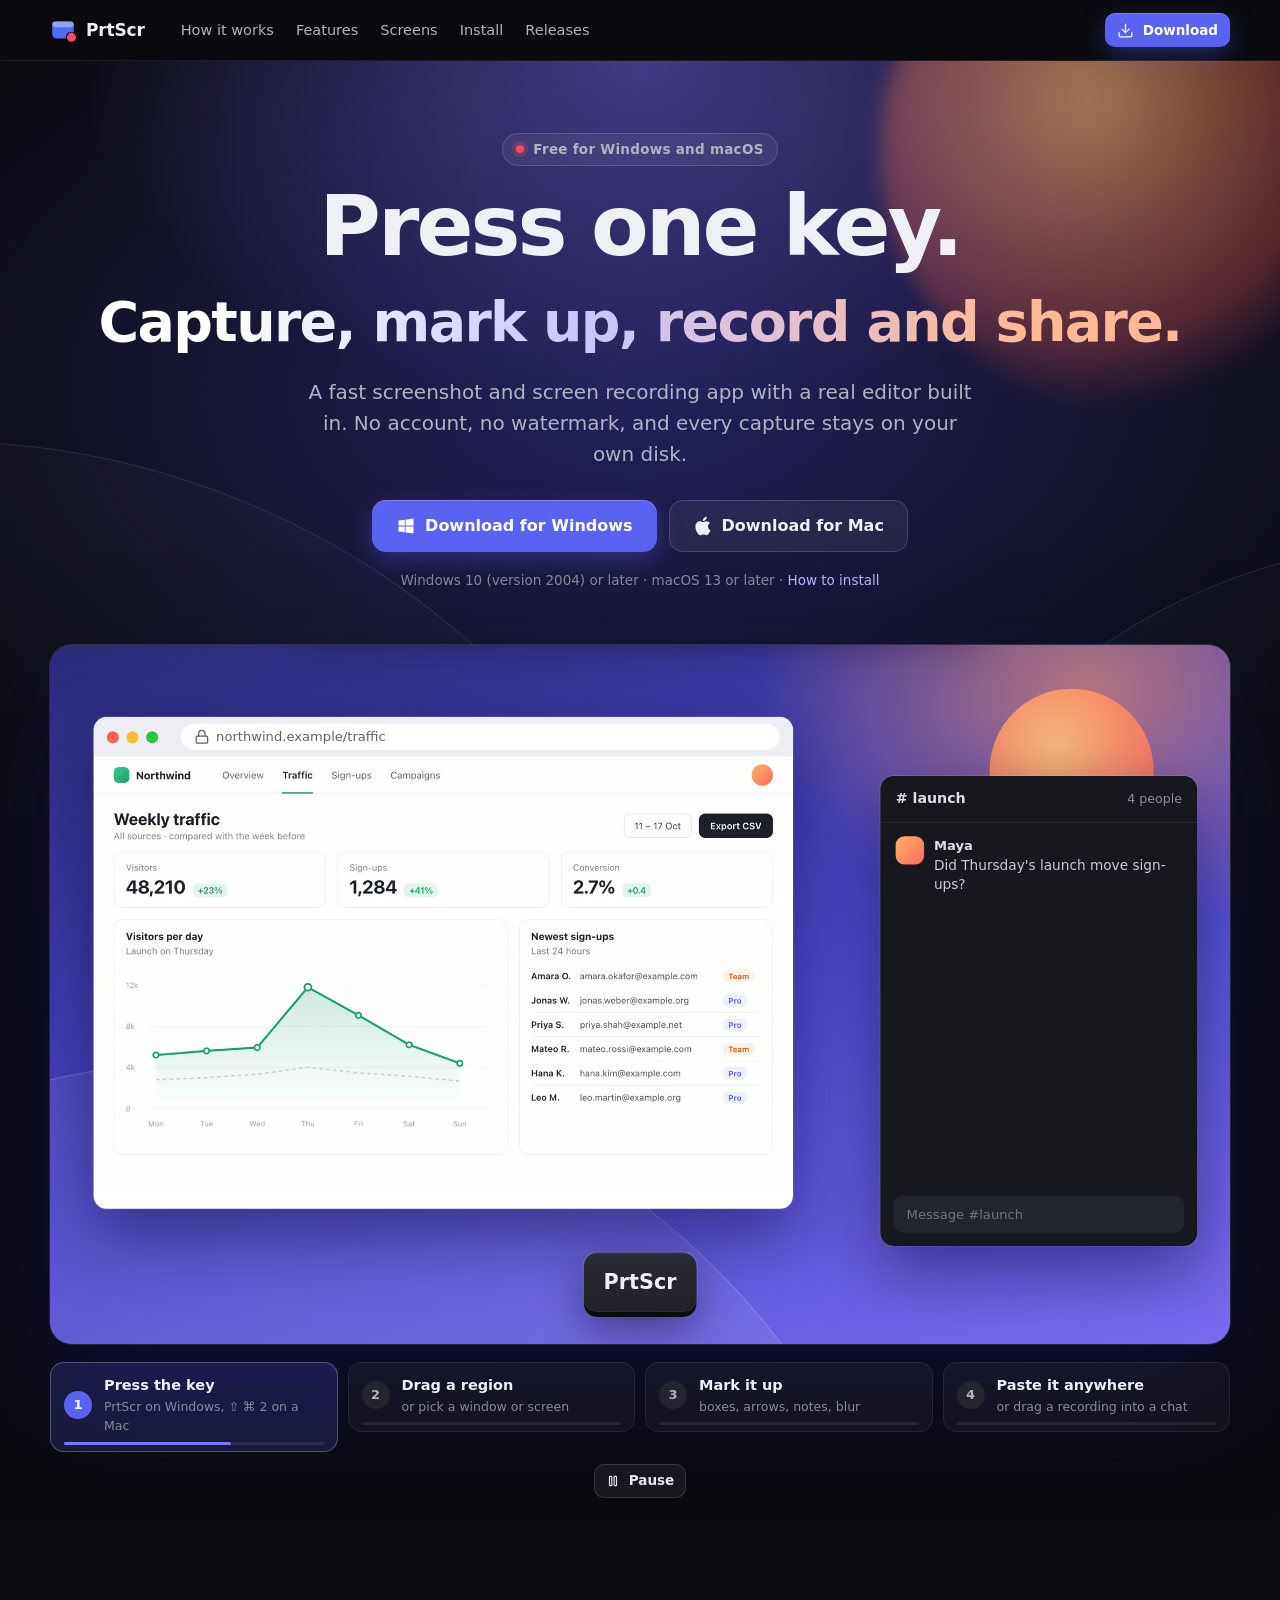
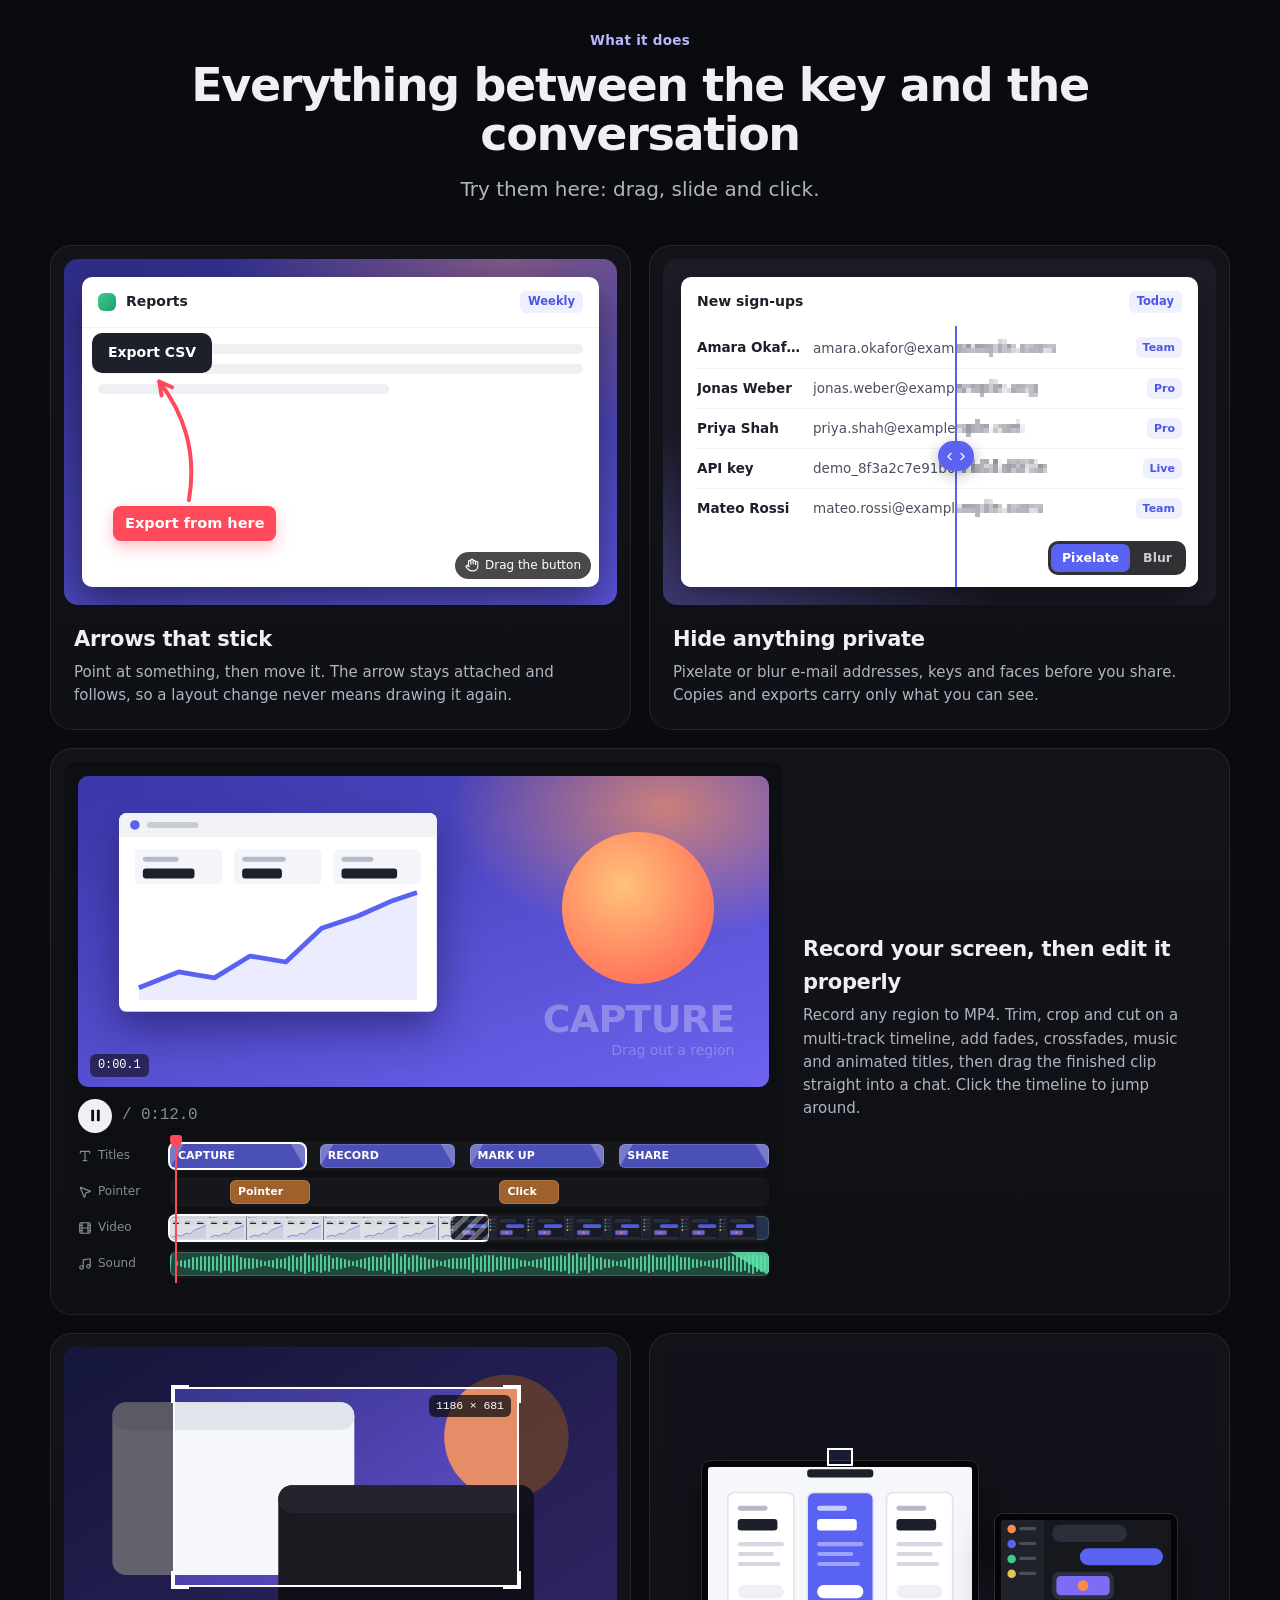
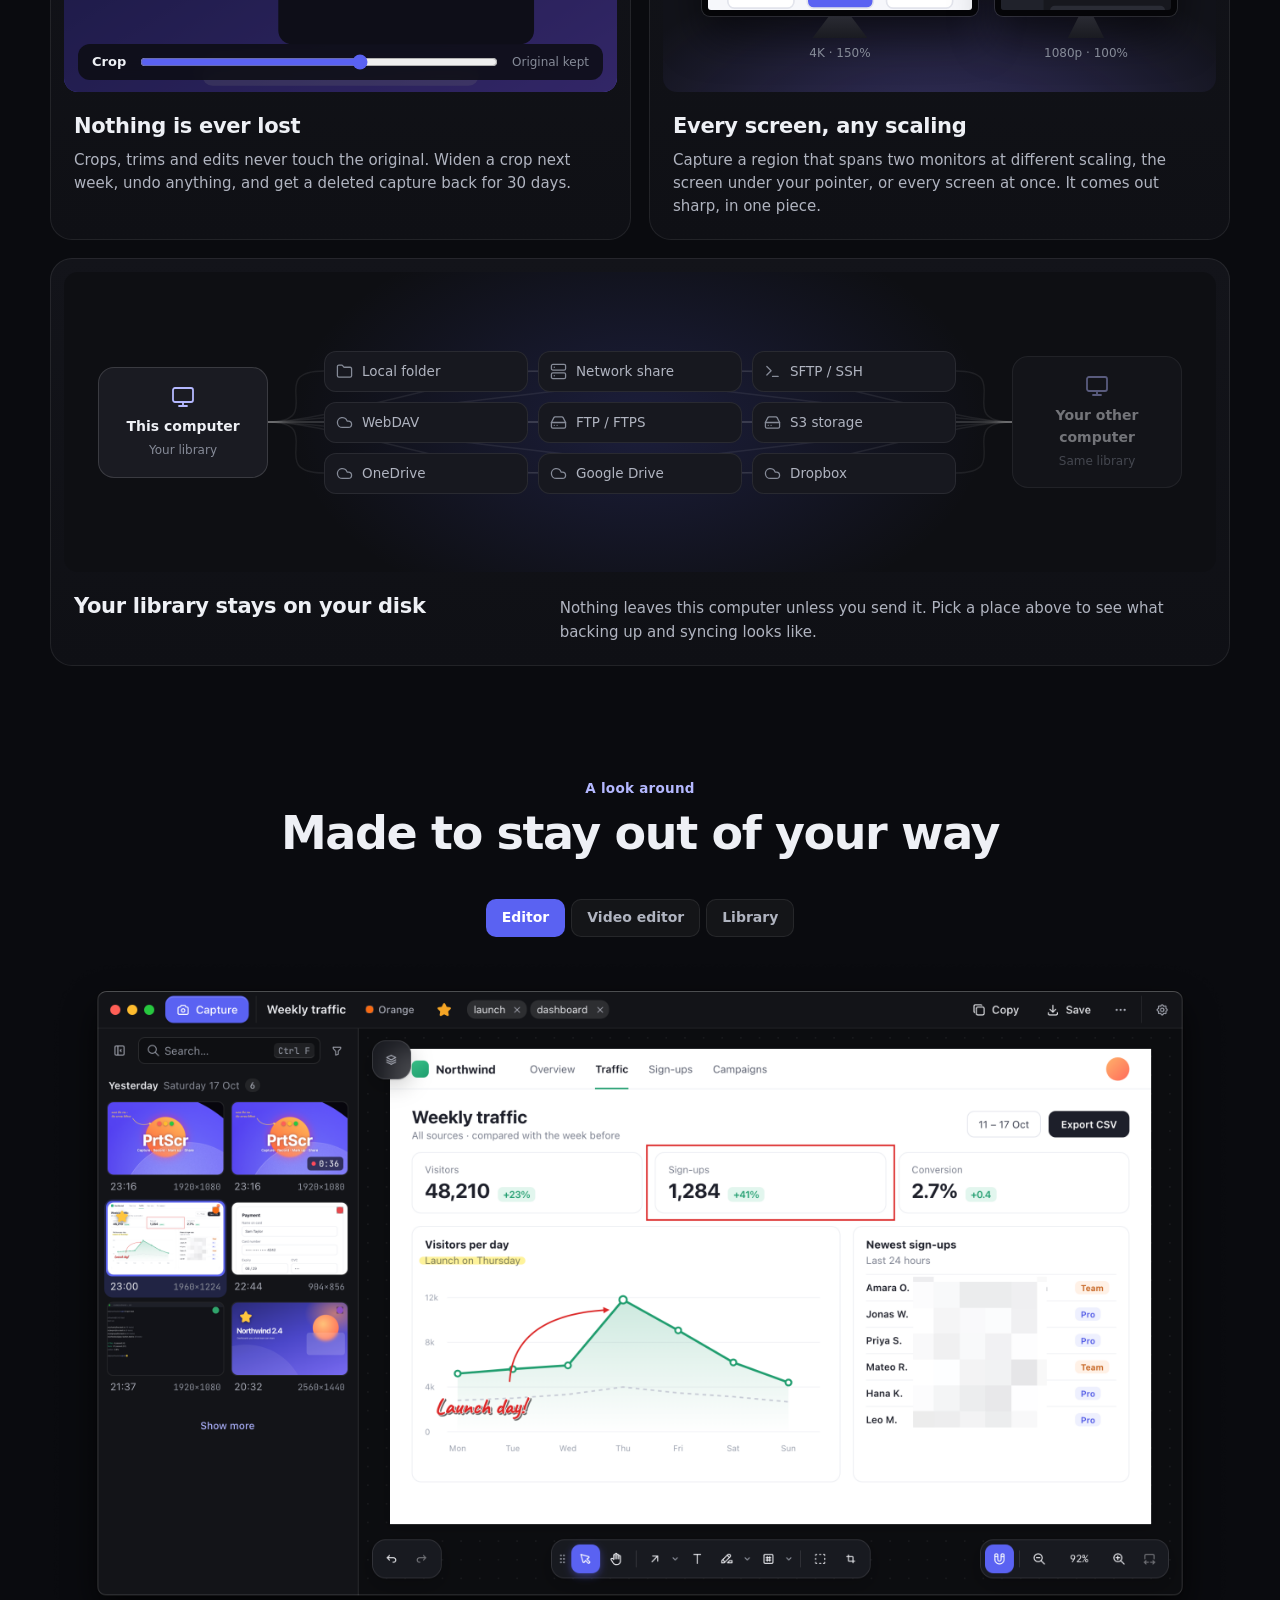
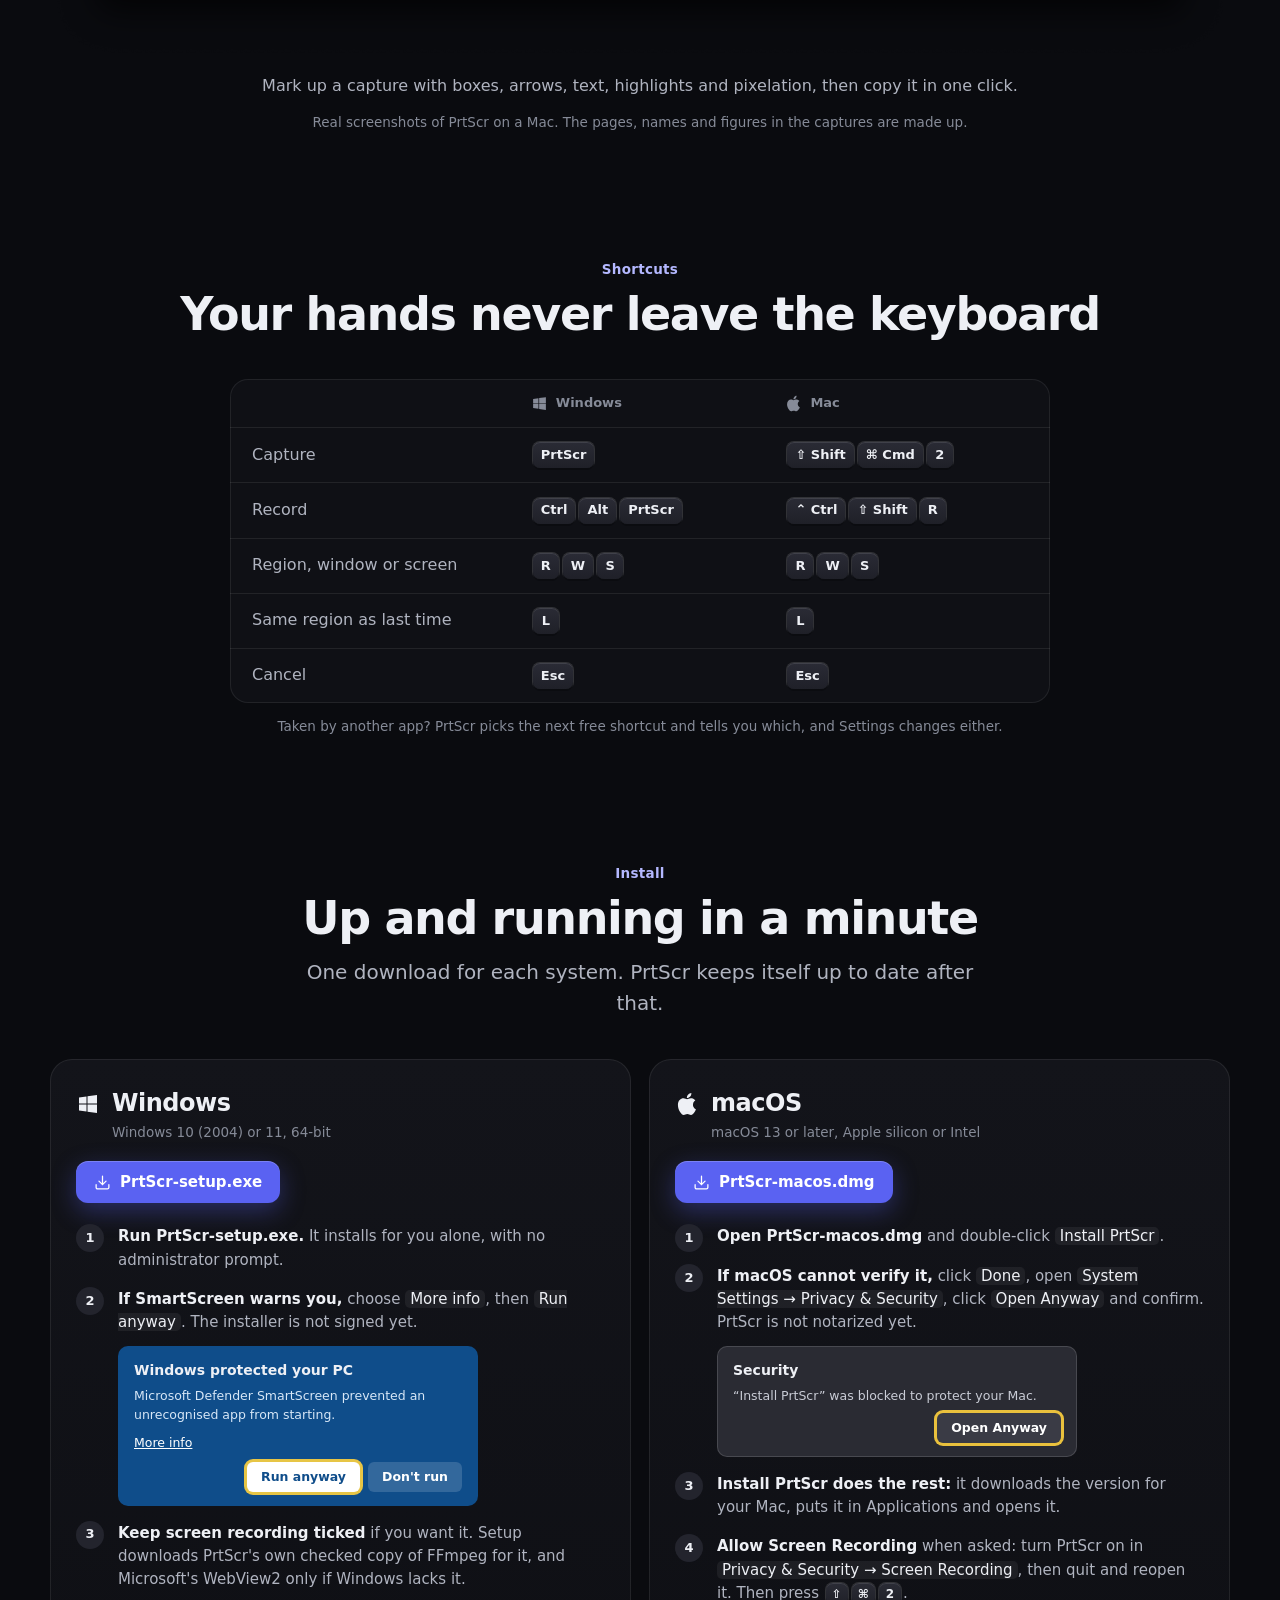
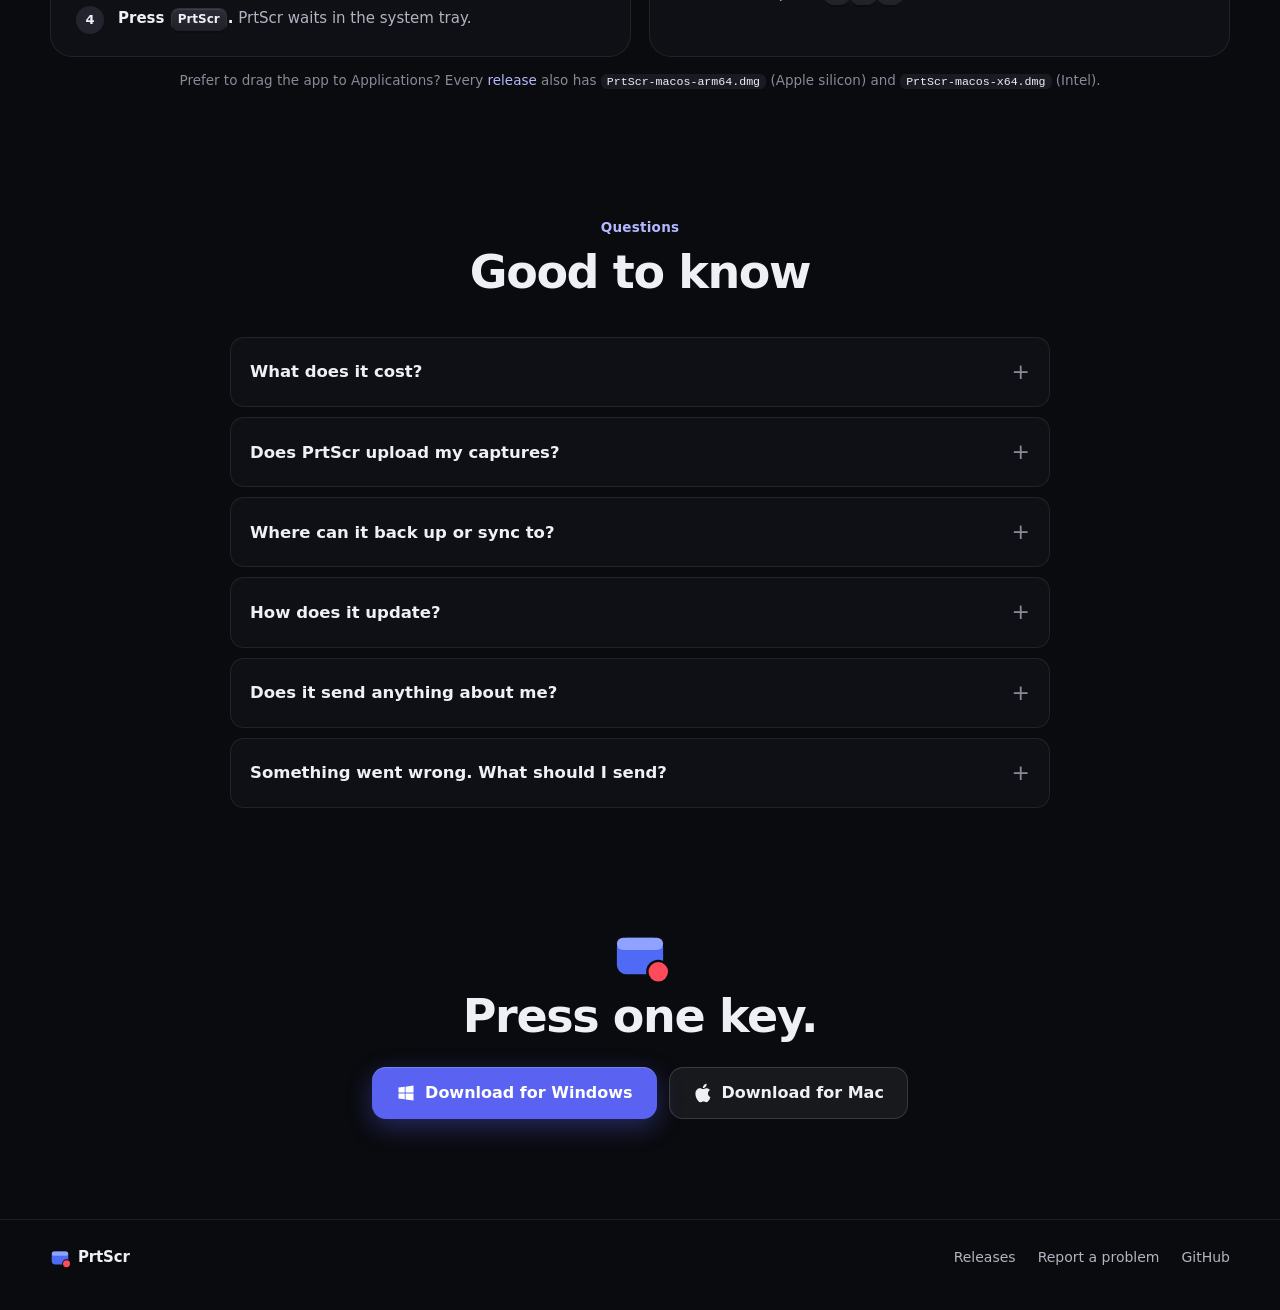
==== docs/index.html @ 7141b2d7 "Show PrtScr on Windows and macOS, and add a website The README now has screenshots of the editor, th" ====
<!doctype html>
<html lang="en">
<head>
<meta charset="utf-8">
<meta name="viewport" content="width=device-width, initial-scale=1">
<title>PrtScr: screenshots and screen recordings for Windows and macOS</title>
<meta name="description" content="Press one key to capture, mark up, record and share. A fast screenshot and screen recording app for Windows and macOS, with a real editor built in. No account, no watermark, and your captures stay on your disk.">
<meta name="theme-color" content="#0a0b0f">
<meta property="og:title" content="PrtScr">
<meta property="og:description" content="Press one key. Capture, mark up, record and share, all on your own machine.">
<meta property="og:image" content="https://bieleckiltd.github.io/PrtScr-releases/img/og.png">
<meta property="og:url" content="https://bieleckiltd.github.io/PrtScr-releases/">
<meta name="twitter:card" content="summary_large_image">
<link rel="icon" href="img/icon.svg" type="image/svg+xml">
<link rel="apple-touch-icon" href="img/icon.png">
<link rel="stylesheet" href="site.css">
</head>
<body>
<a class="skip" href="#main">Skip to content</a>

<header class="nav">
  <div class="wrap nav-in">
    <a class="brand" href="#top"><img src="img/icon.svg" width="26" height="26" alt="">PrtScr</a>
    <nav class="links" aria-label="Sections">
      <a href="#how">How it works</a>
      <a href="#features">Features</a>
      <a href="#screens">Screens</a>
      <a href="#install">Install</a>
      <a href="https://github.com/BieleckiLtd/PrtScr-releases/releases">Releases</a>
    </nav>
    <a class="btn primary small dl" data-dl href="#install"><svg class="ico s"><use href="#i-download"/></svg><span data-dl-label>Download</span></a>
  </div>
</header>

<main id="main">
  <!-- Hero -->
  <section class="hero" id="top">
    <div class="sky" aria-hidden="true"><i class="sun"></i><i class="arc a1"></i><i class="arc a2"></i></div>
    <div class="wrap hero-in">
      <p class="eyebrow"><span class="dot"></span>Free for Windows and macOS<span class="ver" data-version hidden></span></p>
      <h1>Press one key.<br><span class="grad">Capture, mark up, record and share.</span></h1>
      <p class="lede">A fast screenshot and screen recording app with a real editor built in. No account, no watermark, and every capture stays on your own disk.</p>
      <div class="ctas">
        <a class="btn primary big" data-os-link="windows" href="https://github.com/BieleckiLtd/PrtScr-releases/releases/latest/download/PrtScr-setup.exe"><svg class="ico"><use href="#i-windows"/></svg>Download for Windows</a>
        <a class="btn ghost big" data-os-link="mac" href="https://github.com/BieleckiLtd/PrtScr-releases/releases/latest/download/PrtScr-macos.dmg"><svg class="ico"><use href="#i-apple"/></svg>Download for Mac</a>
      </div>
      <p class="fine">Windows 10 (version 2004) or later · macOS 13 or later · <a href="#install">How to install</a></p>
    </div>

    <div class="wrap">
      <figure class="scene-wrap" id="how" aria-label="An animation made from real PrtScr screenshots: a key is pressed, a region of a dashboard is selected, the capture is marked up in PrtScr's editor with a box, an arrow, a note and pixelated email addresses, then it is copied and pasted into a chat.">
        <div class="scene" id="scene">
          <div class="sc-wall"><i class="sun"></i><i class="arc"></i></div>

          <div class="sc-win sc-browser">
            <div class="sc-chrome"><i></i><i></i><i></i><span class="sc-url"><svg class="ico xs"><use href="#i-lock"/></svg>northwind.example/traffic</span></div>
            <img class="sc-page" src="img/hero-page.jpg" width="640" height="400" alt="">
          </div>

          <div class="sc-win sc-chat">
            <div class="sc-chat-h"><b># launch</b><span>4 people</span></div>
            <div class="sc-msgs">
              <div class="msg"><i style="background:linear-gradient(135deg,#ffb36b,#ff6a5b)"></i><div><b>Maya</b><p>Did Thursday's launch move sign-ups?</p></div></div>
              <div class="msg me sc-img-msg"><i style="background:linear-gradient(135deg,#8ea3ff,#4f6bf5)"></i><div><b>You</b><img class="sc-shot" src="img/hero-shot.jpg" width="210" height="131" alt=""></div></div>
              <div class="msg sc-reply"><i style="background:linear-gradient(135deg,#ffb36b,#ff6a5b)"></i><div><b>Maya</b><p>Up 41%. Perfect, thanks!</p></div></div>
            </div>
            <div class="sc-input">Message #launch</div>
          </div>

          <div class="sc-sel"></div>
          <img class="sc-bar" src="img/capture-bar.png" width="1652" height="140" alt="">
          <div class="sc-flash"></div>

          <div class="sc-win sc-editor">
            <img class="e0" src="img/hero-ed-0.jpg" width="1440" height="802" alt="">
            <img class="e1" src="img/hero-ed-1.jpg" width="1440" height="802" alt="">
            <img class="e2" src="img/hero-ed-2.jpg" width="1440" height="802" alt="">
          </div>

          <div class="sc-keys" data-keys-step="capture"></div>
          <div class="sc-keys copy" data-keys-step="copy"></div>
          <div class="sc-cursor"><svg viewBox="0 0 24 24"><path d="M12 2v20M2 12h20"/></svg></div>
        </div>
      </figure>

      <ol class="steps" id="steps" aria-label="Steps">
        <li><button type="button" data-phase="0"><span class="n">1</span><span><b>Press the key</b><small data-keys-text="capture">PrtScr</small></span><i class="bar"><i></i></i></button></li>
        <li><button type="button" data-phase="1"><span class="n">2</span><span><b>Drag a region</b><small>or pick a window or screen</small></span><i class="bar"><i></i></i></button></li>
        <li><button type="button" data-phase="2"><span class="n">3</span><span><b>Mark it up</b><small>boxes, arrows, notes, blur</small></span><i class="bar"><i></i></i></button></li>
        <li><button type="button" data-phase="3"><span class="n">4</span><span><b>Paste it anywhere</b><small>or drag a recording into a chat</small></span><i class="bar"><i></i></i></button></li>
      </ol>
      <div class="scene-ctl"><button type="button" class="btn ghost small" id="scenePlay" aria-pressed="false"><svg class="ico xs"><use href="#i-pause"/></svg><span>Pause</span></button></div>
    </div>
  </section>

  <!-- Features -->
  <section class="features wrap" id="features">
    <div class="sec-h">
      <p class="eyebrow">What it does</p>
      <h2>Everything between the key and the conversation</h2>
      <p class="lede">Try them here: drag, slide and click.</p>
    </div>

    <div class="bento">
      <article class="card">
        <div class="demo demo-arrow" id="demoArrow">
          <div class="paper">
            <div class="ph"><span class="lg"></span><b>Reports</b><span class="pill">Weekly</span></div>
            <div class="rows"><i></i><i></i><i style="width:60%"></i></div>
            <button type="button" class="tgt" id="arrowTarget" aria-label="Drag the Export button; the arrow follows it">Export CSV</button>
            <span class="note" id="arrowNote">Export from here</span>
            <svg class="ink" id="arrowInk" aria-hidden="true"><path id="arrowPath"/><path id="arrowHead"/></svg>
          </div>
          <span class="hint"><svg class="ico xs"><use href="#i-hand"/></svg>Drag the button</span>
        </div>
        <h3>Arrows that stick</h3>
        <p>Point at something, then move it. The arrow stays attached and follows, so a layout change never means drawing it again.</p>
      </article>

      <article class="card">
        <div class="demo demo-pix" id="demoPix">
          <div class="paper">
            <div class="ph"><b>New sign-ups</b><span class="pill">Today</span></div>
            <div class="plist" data-layer="clear"></div>
            <div class="plist cover" data-layer="hidden"></div>
            <div class="split" id="pixSplit" role="slider" tabindex="0" aria-label="Before and after" aria-valuemin="0" aria-valuemax="100" aria-valuenow="45"><span><svg class="ico xs"><use href="#i-chevronLeft"/></svg><svg class="ico xs" style="transform:scaleX(-1)"><use href="#i-chevronLeft"/></svg></span></div>
          </div>
          <div class="seg" role="group" aria-label="Effect">
            <button type="button" class="on" data-mode="pixelate">Pixelate</button>
            <button type="button" data-mode="blur">Blur</button>
          </div>
        </div>
        <h3>Hide anything private</h3>
        <p>Pixelate or blur e-mail addresses, keys and faces before you share. Copies and exports carry only what you can see.</p>
      </article>

      <article class="card wide">
        <div class="demo demo-tl" id="demoTl">
          <div class="tl-preview">
            <i class="sun"></i>
            <div class="tl-shot" data-thumb="traffic"></div>
            <div class="tl-shot b" data-thumb="chat"></div>
            <span class="tl-click"></span>
            <div class="tl-title"><b id="tlTitle">CAPTURE</b><span id="tlSub">Drag out a region</span></div>
            <span class="tl-time mono" id="tlTime">0:00.0</span>
          </div>
          <div class="tl-side">
            <div class="tl-ctl">
              <button type="button" class="tl-play" id="tlPlay" aria-label="Pause"><svg class="ico s"><use href="#i-pause"/></svg></button>
              <span class="mono faint" id="tlTotal">/ 0:12.0</span>
            </div>
            <div class="tl-lanes" id="tlLanes">
              <div class="lane"><span class="lh"><svg class="ico xs"><use href="#i-type"/></svg>Titles</span><div class="lt" data-track="titles"></div></div>
              <div class="lane"><span class="lh"><svg class="ico xs"><use href="#i-pointer"/></svg>Pointer</span><div class="lt" data-track="pointer"></div></div>
              <div class="lane"><span class="lh"><svg class="ico xs"><use href="#i-film"/></svg>Video</span><div class="lt" data-track="video"></div></div>
              <div class="lane"><span class="lh"><svg class="ico xs"><use href="#i-music"/></svg>Sound</span><div class="lt" data-track="sound"></div></div>
              <span class="tl-head" id="tlHead"></span>
            </div>
          </div>
        </div>
        <div class="card-txt">
          <h3>Record your screen, then edit it properly</h3>
          <p>Record any region to MP4. Trim, crop and cut on a multi-track timeline, add fades, crossfades, music and animated titles, then drag the finished clip straight into a chat. Click the timeline to jump around.</p>
        </div>
      </article>

      <article class="card">
        <div class="demo demo-crop" id="demoCrop">
          <div class="crop-pic" data-thumb="desktop"></div>
          <div class="crop-box" id="cropBox"><i></i><i></i><i></i><i></i><span class="crop-dim mono" id="cropDim"></span></div>
          <label class="crop-ctl"><span>Crop</span><input type="range" id="cropRange" min="0" max="100" value="62" aria-label="How tight the crop is"><span class="faint">Original kept</span></label>
        </div>
        <h3>Nothing is ever lost</h3>
        <p>Crops, trims and edits never touch the original. Widen a crop next week, undo anything, and get a deleted capture back for 30 days.</p>
      </article>

      <article class="card">
        <div class="demo demo-mon" id="demoMon">
          <div class="mon m1"><div class="scr" data-thumb="pricing"></div><span class="tag">4K · 150%</span><i class="stand"></i></div>
          <div class="mon m2"><div class="scr" data-thumb="chat"></div><span class="tag">1080p · 100%</span><i class="stand"></i></div>
          <div class="mon-sel"><span class="mono">2560 × 980</span></div>
        </div>
        <h3>Every screen, any scaling</h3>
        <p>Capture a region that spans two monitors at different scaling, the screen under your pointer, or every screen at once. It comes out sharp, in one piece.</p>
      </article>

      <article class="card wide stack">
        <div class="demo demo-sync" id="demoSync">
          <svg class="sync-lines" id="syncLines" aria-hidden="true"></svg>
          <div class="node home" id="syncHome"><svg class="ico l"><use href="#i-monitor"/></svg><b>This computer</b><span>Your library</span></div>
          <div class="dests" id="syncDests" role="group" aria-label="Backup and sync places"></div>
          <div class="node other" id="syncOther"><svg class="ico l"><use href="#i-monitor"/></svg><b>Your other computer</b><span>Same library</span></div>
        </div>
        <div class="card-txt">
          <h3>Your library stays on your disk</h3>
          <p id="syncText">Nothing leaves this computer unless you send it. Pick a place above to see what backing up and syncing looks like.</p>
        </div>
      </article>
    </div>
  </section>

  <!-- Screens -->
  <section class="screens wrap" id="screens">
    <div class="sec-h">
      <p class="eyebrow">A look around</p>
      <h2>Made to stay out of your way</h2>
    </div>
    <div class="tabs" role="tablist" aria-label="Screens">
      <button type="button" role="tab" aria-selected="true" data-shot="editor">Editor</button>
      <button type="button" role="tab" aria-selected="false" data-shot="video">Video editor</button>
      <button type="button" role="tab" aria-selected="false" data-shot="library">Library</button>
    </div>
    <figure class="shot">
      <img id="shotImg" src="img/editor.png" width="2784" height="1650" alt="The PrtScr editor: a capture of a traffic dashboard marked up with a box, a curved arrow, a handwritten note, a highlight and pixelated e-mail addresses" loading="lazy">
      <figcaption id="shotCap">Mark up a capture with boxes, arrows, text, highlights and pixelation, then copy it in one click.</figcaption>
    </figure>
    <p class="fine center">Real screenshots of PrtScr on a Mac. The pages, names and figures in the captures are made up.</p>
  </section>

  <!-- Shortcuts -->
  <section class="keys wrap" aria-labelledby="keysH">
    <div class="sec-h">
      <p class="eyebrow">Shortcuts</p>
      <h2 id="keysH">Your hands never leave the keyboard</h2>
    </div>
    <div class="ktable">
      <div class="khead"><span></span><span><svg class="ico s"><use href="#i-windows"/></svg>Windows</span><span><svg class="ico s"><use href="#i-apple"/></svg>Mac</span></div>
      <div class="krow"><span>Capture</span><span><kbd>PrtScr</kbd></span><span><kbd>⇧ Shift</kbd><kbd>⌘ Cmd</kbd><kbd>2</kbd></span></div>
      <div class="krow"><span>Record</span><span><kbd>Ctrl</kbd><kbd>Alt</kbd><kbd>PrtScr</kbd></span><span><kbd>⌃ Ctrl</kbd><kbd>⇧ Shift</kbd><kbd>R</kbd></span></div>
      <div class="krow"><span>Region, window or screen</span><span><kbd>R</kbd><kbd>W</kbd><kbd>S</kbd></span><span><kbd>R</kbd><kbd>W</kbd><kbd>S</kbd></span></div>
      <div class="krow"><span>Same region as last time</span><span><kbd>L</kbd></span><span><kbd>L</kbd></span></div>
      <div class="krow"><span>Cancel</span><span><kbd>Esc</kbd></span><span><kbd>Esc</kbd></span></div>
    </div>
    <p class="fine center">Taken by another app? PrtScr picks the next free shortcut and tells you which, and Settings changes either.</p>
  </section>

  <!-- Install -->
  <section class="install wrap" id="install">
    <div class="sec-h">
      <p class="eyebrow">Install</p>
      <h2>Up and running in a minute</h2>
      <p class="lede">One download for each system. PrtScr keeps itself up to date after that.</p>
    </div>
    <div class="os-cards">
      <article class="os" data-os="windows">
        <header><svg class="ico l"><use href="#i-windows"/></svg><h3>Windows</h3><span class="req">Windows 10 (2004) or 11, 64-bit</span></header>
        <a class="btn primary" href="https://github.com/BieleckiLtd/PrtScr-releases/releases/latest/download/PrtScr-setup.exe"><svg class="ico s"><use href="#i-download"/></svg>PrtScr-setup.exe</a>
        <ol class="howto">
          <li><b>Run PrtScr-setup.exe.</b> It installs for you alone, with no administrator prompt.</li>
          <li><b>If SmartScreen warns you,</b> choose <em>More info</em>, then <em>Run anyway</em>. The installer is not signed yet.
            <div class="mini smartscreen" aria-hidden="true">
              <b>Windows protected your PC</b>
              <p>Microsoft Defender SmartScreen prevented an unrecognised app from starting.</p>
              <u>More info</u>
              <div class="mini-btns"><span class="mb hi">Run anyway</span><span class="mb">Don't run</span></div>
            </div>
          </li>
          <li><b>Keep screen recording ticked</b> if you want it. Setup downloads PrtScr's own checked copy of FFmpeg for it, and Microsoft's WebView2 only if Windows lacks it.</li>
          <li><b>Press <kbd>PrtScr</kbd>.</b> PrtScr waits in the system tray.</li>
        </ol>
      </article>

      <article class="os" data-os="mac">
        <header><svg class="ico l"><use href="#i-apple"/></svg><h3>macOS</h3><span class="req">macOS 13 or later, Apple silicon or Intel</span></header>
        <a class="btn primary" href="https://github.com/BieleckiLtd/PrtScr-releases/releases/latest/download/PrtScr-macos.dmg"><svg class="ico s"><use href="#i-download"/></svg>PrtScr-macos.dmg</a>
        <ol class="howto">
          <li><b>Open PrtScr-macos.dmg</b> and double-click <em>Install PrtScr</em>.</li>
          <li><b>If macOS cannot verify it,</b> click <em>Done</em>, open <em>System Settings → Privacy &amp; Security</em>, click <em>Open Anyway</em> and confirm. PrtScr is not notarized yet.
            <div class="mini gatekeeper" aria-hidden="true">
              <b>Security</b>
              <p>“Install PrtScr” was blocked to protect your Mac.</p>
              <div class="mini-btns"><span class="mb hi">Open Anyway</span></div>
            </div>
          </li>
          <li><b>Install PrtScr does the rest:</b> it downloads the version for your Mac, puts it in Applications and opens it.</li>
          <li><b>Allow Screen Recording</b> when asked: turn PrtScr on in <em>Privacy &amp; Security → Screen Recording</em>, then quit and reopen it. Then press <kbd>⇧</kbd><kbd>⌘</kbd><kbd>2</kbd>.</li>
        </ol>
      </article>
    </div>
    <p class="fine center">Prefer to drag the app to Applications? Every <a href="https://github.com/BieleckiLtd/PrtScr-releases/releases/latest">release</a> also has <code>PrtScr-macos-arm64.dmg</code> (Apple silicon) and <code>PrtScr-macos-x64.dmg</code> (Intel).</p>
  </section>

  <!-- FAQ -->
  <section class="faq wrap" aria-labelledby="faqH">
    <div class="sec-h"><p class="eyebrow">Questions</p><h2 id="faqH">Good to know</h2></div>
    <div class="qs">
      <details><summary>What does it cost?</summary><p>Nothing. There is no account, no subscription and no watermark.</p></details>
      <details><summary>Does PrtScr upload my captures?</summary><p>No. Every capture is kept in a library on your disk. Copying, saving and dragging are the only ways anything leaves, unless you connect a backup or sync location yourself in <em>Settings → Library and files</em>.</p></details>
      <details><summary>Where can it back up or sync to?</summary><p>A local folder, a network share, a mounted NFS folder, SFTP, WebDAV, FTP or FTPS, S3-compatible storage, OneDrive, Google Drive or Dropbox, as many as you like. Connect two computers to the same place and captures, edits and deletions travel both ways. Competing edits are kept as copies, never overwritten.</p></details>
      <details><summary>How does it update?</summary><p>It downloads the next version in the background and switches to it when you choose <em>Restart to update</em>, when you are away, or the next time it starts. Settings can turn that off, and <em>Check for updates</em> is always there.</p></details>
      <details><summary>Does it send anything about me?</summary><p>Only if you turn on <em>Send anonymous error reports</em>. A report says what failed and where in PrtScr, with names, folders and e-mail addresses taken out, and nothing you captured or copied. Settings lists each one exactly as it was sent.</p></details>
      <details><summary>Something went wrong. What should I send?</summary><p><a href="https://github.com/BieleckiLtd/PrtScr-releases/issues">Open an issue</a> saying what you did and what happened. The log is at <code>%LOCALAPPDATA%\PrtScr\logs\app.log</code> on Windows and <code>~/Library/Application Support/PrtScr/logs/app.log</code> on a Mac.</p></details>
    </div>
  </section>

  <section class="final wrap">
    <img src="img/icon.svg" width="56" height="56" alt="">
    <h2>Press one key.</h2>
    <div class="ctas">
      <a class="btn primary big" data-os-link="windows" href="https://github.com/BieleckiLtd/PrtScr-releases/releases/latest/download/PrtScr-setup.exe"><svg class="ico"><use href="#i-windows"/></svg>Download for Windows</a>
      <a class="btn ghost big" data-os-link="mac" href="https://github.com/BieleckiLtd/PrtScr-releases/releases/latest/download/PrtScr-macos.dmg"><svg class="ico"><use href="#i-apple"/></svg>Download for Mac</a>
    </div>
  </section>
</main>

<footer class="foot">
  <div class="wrap foot-in">
    <span class="brand"><img src="img/icon.svg" width="20" height="20" alt="">PrtScr<span class="faint" data-version-foot></span></span>
    <nav aria-label="Links">
      <a href="https://github.com/BieleckiLtd/PrtScr-releases/releases">Releases</a>
      <a href="https://github.com/BieleckiLtd/PrtScr-releases/issues">Report a problem</a>
      <a href="https://github.com/BieleckiLtd/PrtScr-releases">GitHub</a>
    </nav>
  </div>
</footer>

<script src="js/icons.js"></script>
<script src="js/thumbs.js"></script>
<script src="site.js"></script>
</body>
</html>
---- docs/site.css ----
/* PrtScr's website. Dark, in the app's own colours: ink ground, indigo accent, a low orange sun. */

:root {
  --bg: #0a0b0f;
  --bg-2: #0f1015;
  --card: #13141a;
  --card-2: #1a1b22;
  --card-3: #23242d;
  --line: rgba(255, 255, 255, 0.08);
  --line-2: rgba(255, 255, 255, 0.14);
  --text: #eef0f5;
  --text-2: #b0b4c0;
  --text-3: #868b98;
  --accent: #5a62f2;
  --accent-2: #737bff;
  --accent-ink: #b4b8ff;
  --accent-soft: rgba(90, 98, 242, 0.18);
  --rec: #ff4a5b;
  --ok: #3ccb8f;
  --sun-1: #ffb36b;
  --sun-2: #ff5a4f;
  --sans: -apple-system, BlinkMacSystemFont, "Segoe UI Variable Text", "Segoe UI", Inter, system-ui, sans-serif;
  --mono: "JetBrains Mono", ui-monospace, "SF Mono", Menlo, Consolas, monospace;
  --r: 18px;
  color-scheme: dark;
}

* { box-sizing: border-box; }
html { scroll-behavior: smooth; scroll-padding-top: 72px; }
body {
  margin: 0;
  background: var(--bg);
  color: var(--text);
  font-family: var(--sans);
  font-size: 16px;
  line-height: 1.55;
  -webkit-font-smoothing: antialiased;
  overflow-x: hidden;
}
a { color: var(--accent-ink); text-decoration: none; }
a:hover { text-decoration: underline; }
img { max-width: 100%; height: auto; display: block; }
code { font-family: var(--mono); font-size: 0.86em; background: var(--card-2); padding: 1px 6px; border-radius: 6px; color: var(--text); }
kbd {
  display: inline-flex; align-items: center; justify-content: center; min-width: 26px; height: 26px; padding: 0 8px; margin: 0 2px;
  font-family: var(--sans); font-size: 13px; font-weight: 600; color: var(--text);
  background: linear-gradient(#2a2b35, #1f2028); border-radius: 7px;
  box-shadow: inset 0 1px 0 rgba(255, 255, 255, 0.1), 0 2px 0 #0b0c10, 0 0 0 1px var(--line-2);
}
button { font: inherit; color: inherit; }
:focus-visible { outline: 2px solid var(--accent-ink); outline-offset: 3px; border-radius: 6px; }

.wrap { width: min(1180px, 100% - 32px); margin-inline: auto; }
.mono { font-family: var(--mono); letter-spacing: -0.01em; }
.faint { color: var(--text-3); }
.center { text-align: center; }
.fine { font-size: 13.5px; color: var(--text-3); }
.skip { position: absolute; left: -999px; top: 8px; z-index: 100; background: var(--accent); color: #fff; padding: 8px 14px; border-radius: 8px; }
.skip:focus { left: 8px; }

.ico { width: 20px; height: 20px; fill: none; stroke: currentColor; stroke-width: 1.8; stroke-linecap: round; stroke-linejoin: round; flex: none; }
.ico.s { width: 17px; height: 17px; }
.ico.xs { width: 14px; height: 14px; stroke-width: 2; }
.ico.l { width: 24px; height: 24px; }

.btn {
  display: inline-flex; align-items: center; justify-content: center; gap: 9px;
  height: 42px; padding: 0 18px; border-radius: 12px; border: 0; cursor: pointer;
  font-weight: 600; font-size: 15px; color: var(--text); white-space: nowrap; text-decoration: none !important;
  transition: transform 0.15s ease, filter 0.15s ease, background 0.15s ease;
}
.btn:hover { filter: brightness(1.1); }
.btn:active { transform: translateY(1px); }
.btn.primary { background: var(--accent); color: #fff; box-shadow: inset 0 1px 0 rgba(255, 255, 255, 0.2), 0 8px 24px rgba(90, 98, 242, 0.35); }
.btn.ghost { background: rgba(255, 255, 255, 0.06); box-shadow: inset 0 0 0 1px var(--line-2); }
.btn.big { height: 52px; padding: 0 24px; font-size: 16px; border-radius: 14px; }
.btn.small { height: 34px; padding: 0 12px; font-size: 13.5px; border-radius: 10px; }

/* Nav */
.nav { position: sticky; top: 0; z-index: 50; backdrop-filter: blur(16px) saturate(1.4); background: rgba(10, 11, 15, 0.72); border-bottom: 1px solid var(--line); }
.nav-in { display: flex; align-items: center; gap: 28px; height: 60px; }
.brand { display: inline-flex; align-items: center; gap: 10px; font-weight: 700; font-size: 17px; color: var(--text); letter-spacing: -0.01em; }
.brand:hover { text-decoration: none; }
.links { display: flex; gap: 22px; margin-left: 8px; }
.links a { color: var(--text-2); font-size: 14.5px; }
.links a:hover { color: var(--text); text-decoration: none; }
.nav .dl { margin-left: auto; }
@media (max-width: 760px) { .links { display: none; } }

/* Hero */
.hero { position: relative; padding: 72px 0 40px; overflow: hidden; }
.sky { position: absolute; inset: 0 0 auto 0; height: 1100px; pointer-events: none;
  background:
    radial-gradient(800px 500px at 50% 0%, rgba(122, 108, 242, 0.45), transparent 70%),
    radial-gradient(1200px 700px at 50% 30%, rgba(60, 56, 170, 0.5), transparent 70%);
  -webkit-mask-image: linear-gradient(#000 55%, transparent);
  mask-image: linear-gradient(#000 55%, transparent);
}
.sky .sun { position: absolute; width: 520px; height: 520px; right: calc(50% - 760px); top: -170px; opacity: 0.8; border-radius: 50%;
  background: radial-gradient(circle at 40% 40%, rgba(255, 179, 107, 0.75), rgba(255, 90, 79, 0.35) 55%, transparent 70%); filter: blur(10px); }
.sky .arc { position: absolute; border-radius: 50%; border: 1px solid rgba(255, 255, 255, 0.09); background: rgba(255, 255, 255, 0.02); }
.sky .a1 { width: 1600px; height: 1600px; left: calc(50% - 1500px); top: 380px; }
.sky .a2 { width: 1200px; height: 1200px; left: calc(50% + 200px); top: 480px; }
.hero-in { position: relative; text-align: center; }
.eyebrow { display: inline-flex; align-items: center; gap: 9px; margin: 0 0 18px; font-size: 13.5px; font-weight: 600; color: var(--accent-ink); letter-spacing: 0.02em; }
.hero .eyebrow { padding: 6px 14px; border-radius: 999px; background: rgba(255, 255, 255, 0.06); box-shadow: inset 0 0 0 1px var(--line-2); color: var(--text-2); }
.eyebrow .dot { width: 8px; height: 8px; border-radius: 50%; background: var(--rec); box-shadow: 0 0 0 4px rgba(255, 74, 91, 0.2); }
.eyebrow .ver { color: var(--text-3); font-weight: 500; }
.eyebrow .ver::before { content: "·"; margin-right: 9px; }
h1 { font-size: clamp(44px, 7vw, 84px); line-height: 1.02; letter-spacing: -0.035em; margin: 0 auto 22px; max-width: 1100px; font-weight: 750; }
h1 .grad { display: inline-block; font-size: 0.66em; line-height: 1.12; letter-spacing: -0.03em; }
.grad { background: linear-gradient(92deg, #fff 10%, #c9c6ff 45%, #ffb995 85%); -webkit-background-clip: text; background-clip: text; color: transparent; }
.lede { font-size: clamp(17px, 1.6vw, 20px); color: var(--text-2); max-width: 680px; margin: 0 auto 30px; }
.ctas { display: flex; flex-wrap: wrap; gap: 12px; justify-content: center; }
.hero .fine { margin-top: 18px; }

/* Hero animation: a 1080 × 640 stage scaled to fit. */
.scene-wrap { position: relative; margin: 54px auto 0; aspect-ratio: 1080 / 640; border-radius: 22px; overflow: hidden;
  box-shadow: 0 50px 120px rgba(20, 16, 80, 0.55), 0 0 0 1px var(--line-2); background: #2a2a78; }
.scene { position: absolute; left: 0; top: 0; width: 1080px; height: 640px; transform-origin: 0 0; font-size: 13px; line-height: 1.35; overflow: hidden; }
.sc-wall { position: absolute; inset: 0; background: radial-gradient(500px 380px at 88% 6%, rgba(255, 150, 90, 0.6), transparent 60%), linear-gradient(160deg, #2a2a78, #4b47c9 50%, #7a6cf2); }
.sc-wall .sun { position: absolute; right: 70px; top: 40px; width: 150px; height: 150px; border-radius: 50%; background: radial-gradient(circle at 40% 35%, #ffc27a, #ff5a4f); opacity: 0.9; }
.sc-wall .arc { position: absolute; left: -500px; top: 380px; width: 1300px; height: 1300px; border-radius: 50%; background: rgba(255, 255, 255, 0.07); border: 1px solid rgba(255, 255, 255, 0.16); }
.sc-win { position: absolute; border-radius: 12px; overflow: hidden; box-shadow: 0 24px 60px rgba(14, 10, 60, 0.5), 0 0 0 1px rgba(255, 255, 255, 0.12); }

.sc-browser { left: 40px; top: 66px; width: 640px; height: 450px; background: #fff; color: #1d1f2a; }
.sc-chrome { height: 36px; display: flex; align-items: center; gap: 7px; padding: 0 12px; background: #eceef3; }
.sc-chrome > i { width: 11px; height: 11px; border-radius: 50%; background: #ff5f57; }
.sc-chrome > i:nth-child(2) { background: #febc2e; }
.sc-chrome > i:nth-child(3) { background: #28c840; }
.sc-url { margin-left: 14px; flex: 1; height: 24px; border-radius: 12px; background: #fff; display: flex; align-items: center; gap: 6px; padding: 0 12px; font-size: 12px; color: #5d6272; }
.sc-page { position: absolute; left: 0; top: 36px; width: 640px; height: 400px; display: block; }

/* A made-up chat app, where the capture ends up. */
.sc-chat { left: 760px; top: 120px; width: 290px; height: 430px; background: #17181e; color: #dcdee6; display: flex; flex-direction: column; }
.sc-chat-h { display: flex; justify-content: space-between; align-items: baseline; padding: 12px 14px; border-bottom: 1px solid rgba(255, 255, 255, 0.07); }
.sc-chat-h span { font-size: 11.5px; color: #8b8f9a; }
.sc-msgs { flex: 1; padding: 12px 14px; display: flex; flex-direction: column; gap: 12px; }
.msg { display: flex; gap: 9px; }
.msg > i { width: 26px; height: 26px; border-radius: 8px; flex: none; }
.msg b { font-size: 12px; }
.msg p { margin: 2px 0 0; font-size: 12.5px; color: #c9ccd6; }
.sc-shot { display: block; margin-top: 5px; width: 210px; height: 131px; border-radius: 8px; box-shadow: 0 0 0 1px rgba(255, 255, 255, 0.12); }
.sc-input { margin: 10px 12px 12px; height: 34px; border-radius: 9px; background: #23252e; color: #6f7380; font-size: 12px; display: flex; align-items: center; padding: 0 12px; }
.sc-img-msg, .sc-reply { opacity: 0; transform: translateY(8px) scale(0.98); transition: opacity 0.4s ease, transform 0.5s cubic-bezier(0.2, 0.8, 0.2, 1.2); }

/* Selecting a region, under PrtScr's real capture bar. */
.sc-sel { position: absolute; left: 46px; top: 110px; width: 0; height: 0; outline: 1.5px solid #fff; box-shadow: 0 0 0 2000px rgba(10, 10, 24, 0.5); opacity: 0;
  transition: width 1.3s cubic-bezier(0.5, 0, 0.2, 1), height 1.3s cubic-bezier(0.5, 0, 0.2, 1), opacity 0.3s ease; }
.sc-bar { position: absolute; left: 50%; top: 14px; width: 620px; height: auto; border-radius: 12px; box-shadow: 0 16px 40px rgba(0, 0, 0, 0.45);
  transform: translate(-50%, -90px); transition: transform 0.45s cubic-bezier(0.2, 0.8, 0.2, 1); }
.sc-flash { position: absolute; inset: 0; background: #fff; opacity: 0; pointer-events: none; }

/* PrtScr's editor: three real screenshots, before, while and after marking up. */
.sc-editor { left: 150px; top: 60px; width: 780px; height: 434px; border-radius: 10px; background: #0c0d10;
  opacity: 0; transform: scale(0.96); transition: opacity 0.45s ease, transform 0.6s cubic-bezier(0.2, 0.8, 0.2, 1); }
.sc-editor img { position: absolute; inset: 0; width: 100%; height: 100%; display: block; opacity: 0; transition: opacity 0.45s ease; }
.sc-editor .e0 { opacity: 1; }

.sc-keys { position: absolute; left: 50%; bottom: 30px; transform: translateX(-50%); display: flex; gap: 8px; opacity: 0; transition: opacity 0.3s ease; }
.sc-keys kbd { height: 54px; min-width: 54px; padding: 0 18px; font-size: 19px; border-radius: 12px; transition: transform 0.12s ease, box-shadow 0.12s ease; box-shadow: inset 0 1px 0 rgba(255, 255, 255, 0.14), 0 5px 0 #0b0c10, 0 0 0 1px var(--line-2), 0 18px 40px rgba(0, 0, 0, 0.4); }
.sc-keys.press kbd { transform: translateY(4px); box-shadow: inset 0 1px 0 rgba(255, 255, 255, 0.14), 0 1px 0 #0b0c10, 0 0 0 1px var(--line-2), 0 10px 24px rgba(0, 0, 0, 0.4); }
.sc-cursor { position: absolute; left: 46px; top: 110px; width: 30px; height: 30px; margin: -15px 0 0 -15px; opacity: 0; transition: left 1.3s cubic-bezier(0.5, 0, 0.2, 1), top 1.3s cubic-bezier(0.5, 0, 0.2, 1), opacity 0.2s ease; }
.sc-cursor svg { width: 100%; height: 100%; stroke: #fff; stroke-width: 1.6; filter: drop-shadow(0 0 1px #000) drop-shadow(0 0 1px #000); }

/* Steps of the story. Classes accumulate: s1 … s6. */
.scene.s1 .sc-keys:not(.copy) { opacity: 1; }
.scene.s2 .sc-keys:not(.copy) { opacity: 0; }
.scene.s2 .sc-sel { opacity: 1; width: 626px; height: 384px; }
.scene.s2 .sc-cursor { opacity: 1; left: 672px; top: 494px; }
.scene.s2 .sc-bar { transform: translate(-50%, 0); }
.scene.s3 .sc-sel, .scene.s3 .sc-cursor { opacity: 0; transition: opacity 0.15s ease; }
.scene.s3 .sc-bar { transform: translate(-50%, -90px); }
.scene.s3 .sc-flash { animation: flash 0.5s ease; }
.scene.s3 .sc-editor { opacity: 1; transform: none; }
.scene.s4 .sc-editor .e1 { opacity: 1; transition-delay: 0.4s; }
.scene.s4 .sc-editor .e2 { opacity: 1; transition-delay: 1.6s; }
.scene.s5 .sc-keys.copy { opacity: 1; }
.scene.s6 .sc-keys.copy { opacity: 0; }
.scene.s6 .sc-editor { opacity: 0; transform: translate(365px, 30px) scale(0.27); transition: opacity 0.55s ease 0.1s, transform 0.65s cubic-bezier(0.5, 0, 0.3, 1); }
.scene.s6 .sc-img-msg { opacity: 1; transform: none; transition-delay: 0.45s; }
.scene.s6 .sc-reply { opacity: 1; transform: none; transition-delay: 1.6s; }
.scene.reset * { transition: none !important; animation: none !important; }
@keyframes flash { 0% { opacity: 0; } 15% { opacity: 0.55; } 100% { opacity: 0; } }

.steps { list-style: none; margin: 18px 0 0; padding: 0; display: grid; grid-template-columns: repeat(4, 1fr); gap: 10px; }
.steps button { width: 100%; display: flex; align-items: center; gap: 12px; text-align: left; padding: 12px 14px 16px; border-radius: 14px; border: 0; cursor: pointer; background: rgba(255, 255, 255, 0.03); box-shadow: inset 0 0 0 1px var(--line); position: relative; overflow: hidden; transition: background 0.2s ease; }
.steps button:hover { background: rgba(255, 255, 255, 0.06); }
.steps .n { width: 28px; height: 28px; border-radius: 50%; display: grid; place-items: center; flex: none; font-weight: 700; font-size: 13px; background: var(--card-3); color: var(--text-2); transition: background 0.2s ease, color 0.2s ease; }
.steps b { display: block; font-size: 14.5px; }
.steps small { display: block; color: var(--text-3); font-size: 12.5px; }
.steps .bar { position: absolute; left: 14px; right: 14px; bottom: 7px; height: 3px; border-radius: 2px; background: var(--line); }
.steps .bar i { position: absolute; left: 0; top: 0; bottom: 0; width: 0; border-radius: 2px; background: var(--accent-2); }
.steps .on button { background: var(--accent-soft); box-shadow: inset 0 0 0 1px rgba(180, 184, 255, 0.35); }
.steps .on .n { background: var(--accent); color: #fff; }
.steps .done .bar i { width: 100%; }
.scene-ctl { display: flex; justify-content: center; margin-top: 12px; }
@media (max-width: 760px) {
  .steps { grid-template-columns: 1fr 1fr; }
  .steps small { display: none; }
}

/* Sections */
section.features { padding-top: 90px; }
section.screens, section.keys, section.install, section.faq { padding-top: 110px; }
.sec-h { text-align: center; margin-bottom: 40px; }
.sec-h .eyebrow { margin-bottom: 10px; }
h2 { font-size: clamp(30px, 4vw, 46px); line-height: 1.08; letter-spacing: -0.03em; margin: 0 0 14px; }
.sec-h .lede { margin-bottom: 0; }

/* Bento of demos */
.bento { display: grid; grid-template-columns: repeat(2, 1fr); gap: 18px; }
.card { background: linear-gradient(180deg, var(--card), var(--bg-2)); border-radius: 22px; padding: 14px 14px 22px; box-shadow: inset 0 0 0 1px var(--line); display: flex; flex-direction: column; }
.card h3 { font-size: 21px; letter-spacing: -0.015em; margin: 18px 10px 6px; }
.card p { margin: 0 10px; color: var(--text-2); font-size: 15px; }
.card.wide { grid-column: 1 / -1; display: grid; grid-template-columns: 1.7fr 1fr; gap: 10px; align-items: center; }
.card.wide .card-txt h3 { margin-top: 0; }
.card.wide.stack { grid-template-columns: 1fr; }
.card.wide.stack .card-txt { display: grid; grid-template-columns: 1fr 1.4fr; gap: 24px; align-items: baseline; padding: 8px 10px 0; }
.card.wide.stack .card-txt h3, .card.wide.stack .card-txt p { margin: 0; }
@media (max-width: 900px) { .card.wide.stack .card-txt { grid-template-columns: 1fr; gap: 6px; } }
@media (max-width: 900px) {
  .bento { grid-template-columns: 1fr; }
  .card.wide { grid-template-columns: 1fr; }
  .card.wide .card-txt h3 { margin-top: 18px; }
}
.demo { position: relative; border-radius: 14px; overflow: hidden; background: #1a1b24; aspect-ratio: 16 / 10; }
.demo .paper { position: absolute; inset: 18px; border-radius: 10px; background: #fff; color: #1d1f2a; overflow: hidden; box-shadow: 0 16px 40px rgba(0, 0, 0, 0.45); }
.ph { display: flex; align-items: center; gap: 10px; padding: 14px 16px; border-bottom: 1px solid #eef0f4; font-size: 14px; }
.ph .lg { width: 18px; height: 18px; border-radius: 6px; background: linear-gradient(135deg, #3ccb8f, #1f9d6e); }
.pill { margin-left: auto; font-size: 11.5px; font-weight: 600; color: #4c55e6; background: #eef0fe; border-radius: 6px; padding: 2px 8px; }
.hint { position: absolute; right: 26px; bottom: 26px; display: inline-flex; align-items: center; gap: 6px; padding: 4px 10px; border-radius: 999px; background: rgba(12, 13, 16, 0.75); color: #fff; font-size: 12px; pointer-events: none; }

/* Arrows that stick */
.demo-arrow { background: radial-gradient(400px 260px at 80% 0%, rgba(255, 150, 90, 0.35), transparent 70%), linear-gradient(160deg, #2e2c86, #5b54d8); }
.demo-arrow .rows { padding: 16px; display: grid; gap: 10px; }
.demo-arrow .rows i { display: block; height: 10px; border-radius: 5px; background: #eef0f4; }
.tgt { position: absolute; left: 62%; top: 58%; padding: 9px 16px; border-radius: 10px; border: 0; background: #1d1f2a; color: #fff; font-weight: 600; font-size: 14px; cursor: grab; touch-action: none; user-select: none; box-shadow: 0 0 0 2px rgba(255, 74, 91, 0); transition: box-shadow 0.2s ease; z-index: 2; }
.tgt:active, .tgt.drag { cursor: grabbing; box-shadow: 0 0 0 3px rgba(90, 98, 242, 0.45); }
.demo-arrow .note { position: absolute; left: 6%; top: 74%; padding: 6px 12px; border-radius: 8px; background: var(--rec); color: #fff; font-weight: 750; font-size: 14.5px; box-shadow: 0 6px 16px rgba(255, 74, 91, 0.35); white-space: nowrap; }
.demo-arrow .ink { position: absolute; inset: 0; width: 100%; height: 100%; pointer-events: none; overflow: visible; }
.demo-arrow .ink path { fill: none; stroke: var(--rec); stroke-width: 4; stroke-linecap: round; stroke-linejoin: round; }

/* Hide anything private */
.demo-pix { background: radial-gradient(400px 260px at 10% 100%, rgba(122, 108, 242, 0.45), transparent 70%), #1c1d27; }
.plist { position: absolute; left: 0; right: 0; top: 49px; bottom: 0; background: #fff; padding: 2px 16px; }
.plist .pr { display: flex; align-items: center; gap: 12px; height: 40px; border-top: 1px solid #f1f2f5; font-size: 13.5px; }
.plist .pr:first-child { border-top: 0; }
.plist .pr b { width: 104px; flex: none; font-weight: 600; white-space: nowrap; overflow: hidden; text-overflow: ellipsis; }
.plist .pv { position: relative; flex: 1; height: 18px; color: #4b5060; }
.plist .pv span { position: absolute; inset: 0; white-space: nowrap; overflow: hidden; line-height: 18px; }
.plist .pv canvas { position: absolute; left: 0; top: 0; height: 18px; image-rendering: pixelated; }
.plist .pr .plan { font-size: 11px; font-weight: 600; padding: 2px 7px; border-radius: 6px; background: #eef0fe; color: #4c55e6; }
.plist.cover { clip-path: inset(0 0 0 var(--split, 45%)); }
.plist.cover .pv span { opacity: 0; }
.plist.cover.blur .pv span { opacity: 1; filter: blur(5px); }
.plist.cover.blur .pv canvas { display: none; }
.split { position: absolute; top: 49px; bottom: 0; left: var(--split, 45%); width: 2px; margin-left: -1px; background: var(--accent); cursor: ew-resize; touch-action: none; z-index: 2; }
.split::before { content: ""; position: absolute; inset: 0 -14px; }
.split span { position: absolute; top: 50%; left: 50%; transform: translate(-50%, -50%); display: flex; align-items: center; height: 30px; padding: 0 5px; border-radius: 15px; background: var(--accent); color: #fff; box-shadow: 0 4px 14px rgba(0, 0, 0, 0.3); }
.split span .ico { width: 13px; height: 13px; }
.seg { position: absolute; right: 30px; bottom: 30px; display: flex; gap: 2px; padding: 3px; border-radius: 10px; background: rgba(12, 13, 16, 0.85); z-index: 3; }
.seg button { border: 0; background: transparent; color: #c9ccd6; font-size: 12.5px; font-weight: 600; height: 28px; padding: 0 11px; border-radius: 7px; cursor: pointer; }
.seg button.on { background: var(--accent); color: #fff; }

/* Timeline */
.demo-tl { aspect-ratio: auto; background: #0e0f13; padding: 14px; display: grid; grid-template-columns: 1fr; gap: 12px; }
.tl-preview { position: relative; aspect-ratio: 16 / 7.2; border-radius: 10px; overflow: hidden; background: radial-gradient(360px 220px at 85% 10%, rgba(255, 150, 90, 0.7), transparent 60%), linear-gradient(160deg, #3a37a8, #6d63f0); }
.tl-preview .sun { position: absolute; right: 8%; top: 18%; width: 22%; aspect-ratio: 1; border-radius: 50%; background: radial-gradient(circle at 40% 35%, #ffc27a, #ff5a4f); }
.tl-shot { position: absolute; left: 6%; top: 12%; width: 46%; aspect-ratio: 16 / 10; border-radius: 8px; overflow: hidden; box-shadow: 0 16px 40px rgba(20, 14, 70, 0.5); }
.tl-shot svg { width: 100%; height: 100%; display: block; }
.tl-shot.b { opacity: 0; }
.tl-click { position: absolute; left: 44%; top: 30%; width: 40px; height: 40px; margin: -20px 0 0 -20px; border-radius: 50%; border: 3px solid #ffd23f; opacity: 0; }
.tl-title { position: absolute; right: 5%; bottom: 10%; text-align: right; color: #fff; }
.tl-title b { display: block; font-size: clamp(22px, 3vw, 38px); font-weight: 800; letter-spacing: -0.02em; line-height: 1; }
.tl-title span { font-size: 14px; opacity: 0.85; }
.tl-time { position: absolute; left: 12px; bottom: 10px; padding: 2px 8px; border-radius: 6px; background: rgba(12, 13, 16, 0.6); color: #fff; font-size: 12px; }
.tl-side { display: grid; gap: 8px; }
.tl-ctl { display: flex; align-items: center; gap: 10px; }
.tl-play { width: 34px; height: 34px; border-radius: 50%; border: 0; background: var(--text); color: var(--bg); display: grid; place-items: center; cursor: pointer; }
.tl-play svg { fill: currentColor; stroke: none; }
.tl-lanes { position: relative; display: grid; gap: 6px; cursor: pointer; user-select: none; }
.lane { display: grid; grid-template-columns: 84px 1fr; align-items: center; gap: 8px; }
.lh { display: flex; align-items: center; gap: 6px; color: var(--text-3); font-size: 12px; }
.lt { position: relative; height: 30px; border-radius: 7px; background: rgba(255, 255, 255, 0.03); }
.clip { position: absolute; top: 3px; bottom: 3px; border-radius: 6px; overflow: hidden; display: flex; align-items: center; padding: 0 8px; font-size: 11px; font-weight: 700; color: #fff; white-space: nowrap; box-shadow: inset 0 0 0 1px rgba(255, 255, 255, 0.15); }
.clip.t { background: #4b4fb8; }
.clip.p { background: #a0602b; }
.clip.v { background: #23324d; padding: 0; }
.clip.v .thumbs { display: flex; height: 100%; }
.clip.v .thumbs > div { height: 100%; aspect-ratio: 16 / 10; flex: none; opacity: 0.85; }
.clip.v .thumbs svg { width: 100%; height: 100%; display: block; }
.clip.s { background: #1d4a3a; padding: 0 6px; gap: 2px; }
.clip.s i { width: 2px; flex: none; border-radius: 1px; background: #5fe0a8; opacity: 0.85; }
.clip .fi, .clip .fo { position: absolute; top: 0; bottom: 0; width: 14px; background: rgba(255, 255, 255, 0.25); }
.clip .fi { left: 0; clip-path: polygon(0 100%, 100% 0, 0 0); }
.clip .fo { right: 0; clip-path: polygon(0 0, 100% 100%, 100% 0); }
.clip.on { box-shadow: 0 0 0 2px #fff; }
.xf { position: absolute; top: 2px; bottom: 2px; border-radius: 5px; background: repeating-linear-gradient(135deg, rgba(255, 255, 255, 0.3) 0 5px, transparent 5px 10px); box-shadow: inset 0 0 0 1px rgba(255, 255, 255, 0.5); }
.tl-head { position: absolute; top: -4px; bottom: -4px; width: 2px; margin-left: -1px; background: var(--rec); pointer-events: none; }
.tl-head::before { content: ""; position: absolute; left: -5px; top: -2px; width: 12px; height: 12px; border-radius: 3px 3px 6px 6px; background: var(--rec); }

/* Crop */
.demo-crop { background: #0e0f13; }
.crop-pic { position: absolute; inset: 0; }
.crop-pic svg { width: 100%; height: 100%; display: block; }
.crop-box { position: absolute; outline: 2px solid #fff; box-shadow: 0 0 0 2000px rgba(8, 8, 20, 0.62); transition: all 0.25s ease; }
.crop-box i { position: absolute; width: 18px; height: 18px; border: 4px solid #fff; }
.crop-box i:nth-child(1) { left: -4px; top: -4px; border-right: 0; border-bottom: 0; }
.crop-box i:nth-child(2) { right: -4px; top: -4px; border-left: 0; border-bottom: 0; }
.crop-box i:nth-child(3) { left: -4px; bottom: -4px; border-right: 0; border-top: 0; }
.crop-box i:nth-child(4) { right: -4px; bottom: -4px; border-left: 0; border-top: 0; }
.crop-dim { position: absolute; right: 6px; top: 6px; padding: 2px 7px; border-radius: 6px; background: rgba(12, 13, 16, 0.75); color: #fff; font-size: 11.5px; }
.crop-ctl { position: absolute; left: 14px; right: 14px; bottom: 12px; display: flex; align-items: center; gap: 12px; padding: 8px 14px; border-radius: 12px; background: rgba(12, 13, 16, 0.82); backdrop-filter: blur(10px); font-size: 13px; font-weight: 600; }
.crop-ctl input { flex: 1; accent-color: var(--accent); }
.crop-ctl .faint { font-weight: 500; font-size: 12px; }

/* Monitors */
.demo-mon { background: radial-gradient(500px 300px at 50% 120%, rgba(122, 108, 242, 0.35), transparent 70%), #12131a; }
.mon { position: absolute; bottom: 22%; border-radius: 8px; background: #050508; padding: 6px; box-shadow: 0 0 0 1px rgba(255, 255, 255, 0.12), 0 20px 40px rgba(0, 0, 0, 0.5); }
.mon .scr { width: 100%; height: 100%; border-radius: 3px; overflow: hidden; }
.mon .scr svg { width: 100%; height: 100%; display: block; }
.mon .tag { position: absolute; left: 50%; bottom: -46px; transform: translateX(-50%); font-size: 12px; color: var(--text-3); white-space: nowrap; }
.mon .stand { position: absolute; left: 50%; bottom: -22px; width: 20%; height: 22px; transform: translateX(-50%); background: linear-gradient(#2a2b33, #1a1b21); clip-path: polygon(30% 0, 70% 0, 100% 100%, 0 100%); }
.m1 { left: 7%; width: 50%; aspect-ratio: 16 / 9; }
.m2 { left: 60%; width: 33%; aspect-ratio: 16 / 9; }
.mon-sel { position: absolute; outline: 2px solid #fff; background: rgba(90, 98, 242, 0.12); box-shadow: 0 0 0 1px rgba(0, 0, 0, 0.4); left: 30%; top: 30%; width: 4%; height: 4%; animation: monsel 6s cubic-bezier(0.5, 0, 0.2, 1) infinite; }
.mon-sel span { position: absolute; right: 0; bottom: -24px; padding: 2px 7px; border-radius: 6px; background: rgba(12, 13, 16, 0.85); font-size: 11px; white-space: nowrap; opacity: 0; animation: monlabel 6s ease infinite; }
@keyframes monsel {
  0%, 8% { left: 30%; top: 38%; width: 0; height: 0; opacity: 0; }
  12% { opacity: 1; width: 0; height: 0; }
  45%, 85% { left: 30%; top: 38%; width: 52%; height: 30%; opacity: 1; }
  95%, 100% { left: 30%; top: 38%; width: 52%; height: 30%; opacity: 0; }
}
@keyframes monlabel { 0%, 40% { opacity: 0; } 48%, 85% { opacity: 1; } 95%, 100% { opacity: 0; } }

/* Sync */
.demo-sync { aspect-ratio: auto; min-height: 300px; background: radial-gradient(500px 300px at 50% 50%, rgba(90, 98, 242, 0.18), transparent 70%), #0e0f13; display: grid; grid-template-columns: 170px 1fr 170px; align-items: center; gap: 56px; padding: 30px 34px; }
.sync-lines { position: absolute; inset: 0; width: 100%; height: 100%; pointer-events: none; }
.sync-lines path { fill: none; stroke: rgba(255, 255, 255, 0.07); stroke-width: 1.5; }
.sync-lines path.on { stroke: var(--accent-2); stroke-width: 2; stroke-dasharray: 6 8; animation: flow 1s linear infinite; }
.sync-lines path.on.back { stroke: var(--ok); animation-direction: reverse; }
@keyframes flow { to { stroke-dashoffset: -14; } }
.node { position: relative; z-index: 1; display: grid; justify-items: center; text-align: center; gap: 3px; padding: 18px 10px; border-radius: 16px; background: var(--card-2); box-shadow: inset 0 0 0 1px var(--line-2); }
.node .ico { color: var(--accent-ink); margin-bottom: 4px; }
.node b { font-size: 14px; }
.node span { font-size: 12px; color: var(--text-3); }
.node.other { opacity: 0.45; transition: opacity 0.3s ease; }
.demo-sync.live .node.other { opacity: 1; }
.dests { position: relative; z-index: 1; display: grid; grid-template-columns: repeat(3, 1fr); gap: 10px; }
.dest { display: flex; align-items: center; gap: 9px; padding: 10px 12px; border-radius: 12px; border: 0; cursor: pointer; text-align: left; background: #17181f; box-shadow: inset 0 0 0 1px var(--line); color: var(--text-2); font-size: 13.5px; font-weight: 500; transition: background 0.2s ease, color 0.2s ease, box-shadow 0.2s ease; }
.dest:hover { background: #1d1e26; color: var(--text); }
.dest .ico { color: var(--text-3); }
.dest[aria-pressed="true"] { background: #23265a; color: #fff; box-shadow: inset 0 0 0 1px rgba(180, 184, 255, 0.5); }
.dest[aria-pressed="true"] .ico { color: var(--accent-ink); }
@media (max-width: 700px) {
  .demo-sync { grid-template-columns: 1fr; gap: 34px; padding: 22px 18px; }
  .dests { grid-template-columns: 1fr 1fr; gap: 8px; }
  .dest { padding: 9px 10px; font-size: 13px; }
  .node { padding: 12px 10px; grid-template-columns: auto auto; column-gap: 10px; align-items: center; justify-content: center; text-align: left; }
  .node .ico { grid-row: span 2; margin: 0; }
}

/* Screens */
.tabs { display: flex; justify-content: center; flex-wrap: wrap; gap: 6px; margin-bottom: 22px; }
.tabs button { border: 0; cursor: pointer; height: 38px; padding: 0 16px; border-radius: 10px; background: rgba(255, 255, 255, 0.04); box-shadow: inset 0 0 0 1px var(--line); color: var(--text-2); font-weight: 600; font-size: 14px; }
.tabs button[aria-selected="true"] { background: var(--accent); color: #fff; box-shadow: none; }
.shot { margin: 0; }
.shot { max-width: 1240px; margin: 0 auto; }
.shot img { width: 100%; transition: opacity 0.25s ease; }
.shot figcaption { text-align: center; color: var(--text-2); margin-top: 16px; }

/* Shortcuts */
.ktable { max-width: 820px; margin: 0 auto; border-radius: var(--r); overflow: hidden; box-shadow: inset 0 0 0 1px var(--line); background: var(--bg-2); }
.khead, .krow { display: grid; grid-template-columns: 1.1fr 1fr 1fr; align-items: center; gap: 12px; padding: 14px 22px; }
.khead { color: var(--text-3); font-size: 13px; font-weight: 600; border-bottom: 1px solid var(--line); }
.khead span { display: inline-flex; align-items: center; gap: 8px; }
.krow + .krow { border-top: 1px solid var(--line); }
.krow > span:first-child { color: var(--text-2); }
@media (max-width: 640px) { .khead, .krow { grid-template-columns: 1fr; gap: 6px; } .khead { display: none; } .krow > span:nth-child(2)::before { content: "Windows  "; color: var(--text-3); font-size: 12px; } .krow > span:nth-child(3)::before { content: "Mac  "; color: var(--text-3); font-size: 12px; } }

/* Install */
.os-cards { display: grid; grid-template-columns: 1fr 1fr; gap: 18px; }
@media (max-width: 860px) { .os-cards { grid-template-columns: 1fr; } }
.os { border-radius: 22px; padding: 26px; background: linear-gradient(180deg, var(--card), var(--bg-2)); box-shadow: inset 0 0 0 1px var(--line); }
.os.mine { box-shadow: inset 0 0 0 1.5px rgba(180, 184, 255, 0.55), 0 30px 80px rgba(90, 98, 242, 0.15); }
.os header { display: grid; grid-template-columns: auto 1fr; align-items: center; column-gap: 12px; margin-bottom: 18px; }
.os header h3 { margin: 0; font-size: 24px; letter-spacing: -0.02em; }
.os header .req { grid-column: 2; color: var(--text-3); font-size: 13.5px; }
.os.mine header::after { content: "Your system"; grid-column: 3; grid-row: 1; justify-self: end; font-size: 12px; font-weight: 600; color: var(--accent-ink); background: var(--accent-soft); padding: 3px 10px; border-radius: 999px; }
.howto { counter-reset: s; list-style: none; padding: 0; margin: 22px 0 0; display: grid; gap: 16px; }
.howto li { counter-increment: s; position: relative; padding-left: 42px; color: var(--text-2); font-size: 15px; }
.howto li::before { content: counter(s); position: absolute; left: 0; top: -1px; width: 28px; height: 28px; border-radius: 50%; display: grid; place-items: center; background: var(--card-3); color: var(--text); font-weight: 700; font-size: 13px; }
.howto b { color: var(--text); }
.howto em { font-style: normal; color: var(--text); background: rgba(255, 255, 255, 0.06); padding: 0 5px; border-radius: 5px; }
.howto kbd { height: 22px; min-width: 22px; font-size: 12px; padding: 0 6px; }
.mini { margin-top: 12px; max-width: 360px; border-radius: 10px; padding: 14px 16px; font-size: 12.5px; }
.mini b { display: block; font-size: 14px; margin-bottom: 4px; }
.mini p { margin: 0 0 8px; }
.mini-btns { display: flex; gap: 8px; justify-content: flex-end; }
.mb { padding: 5px 14px; border-radius: 6px; font-weight: 600; }
.smartscreen { background: #0f4d8a; color: #fff; }
.smartscreen p { color: #d7e7f7; }
.smartscreen u { display: block; margin-bottom: 10px; color: #fff; }
.smartscreen .mb { background: rgba(255, 255, 255, 0.15); }
.smartscreen .mb.hi { background: #fff; color: #0f4d8a; box-shadow: 0 0 0 3px rgba(255, 210, 63, 0.9); }
.gatekeeper { background: #2a2b33; color: #fff; box-shadow: inset 0 0 0 1px var(--line-2); }
.gatekeeper p { color: #c9ccd6; }
.gatekeeper .mb.hi { background: #3a3b45; box-shadow: 0 0 0 3px rgba(255, 210, 63, 0.9); }

/* FAQ */
.qs { max-width: 820px; margin: 0 auto; display: grid; gap: 10px; }
details { border-radius: 14px; background: var(--bg-2); box-shadow: inset 0 0 0 1px var(--line); padding: 4px 20px; }
summary { cursor: pointer; padding: 14px 0; font-weight: 600; font-size: 16.5px; list-style: none; display: flex; justify-content: space-between; align-items: center; gap: 16px; }
summary::-webkit-details-marker { display: none; }
summary::after { content: "+"; font-size: 22px; font-weight: 400; color: var(--text-3); transition: transform 0.2s ease; }
details[open] summary::after { transform: rotate(45deg); }
details p { margin: 0 0 16px; color: var(--text-2); }

.final { text-align: center; padding: 120px 0 100px; display: grid; justify-items: center; gap: 8px; }
.final h2 { margin-bottom: 18px; }

.foot { border-top: 1px solid var(--line); padding: 26px 0 40px; }
.foot-in { display: flex; align-items: center; justify-content: space-between; gap: 20px; flex-wrap: wrap; }
.foot .brand { font-size: 15px; gap: 8px; }
.foot .brand .faint { font-weight: 500; margin-left: 4px; }
.foot nav { display: flex; gap: 22px; }
.foot nav a { color: var(--text-2); font-size: 14px; }

@media (prefers-reduced-motion: reduce) {
  html { scroll-behavior: auto; }
  *, *::before, *::after { animation-duration: 0.001s !important; animation-iteration-count: 1 !important; transition-duration: 0.001s !important; transition-delay: 0s !important; }
  .mon-sel { animation: none; left: 30%; top: 38%; width: 52%; height: 30%; }
  .mon-sel span { animation: none; opacity: 1; }
}

@media (max-width: 560px) {
  .eyebrow .ver { display: none; }
  .demo-pix, .demo-arrow { aspect-ratio: 4 / 3.6; }
  .demo .paper { inset: 10px; }
  .seg { right: 18px; bottom: 18px; }
  .hint { right: 16px; bottom: 16px; }
}
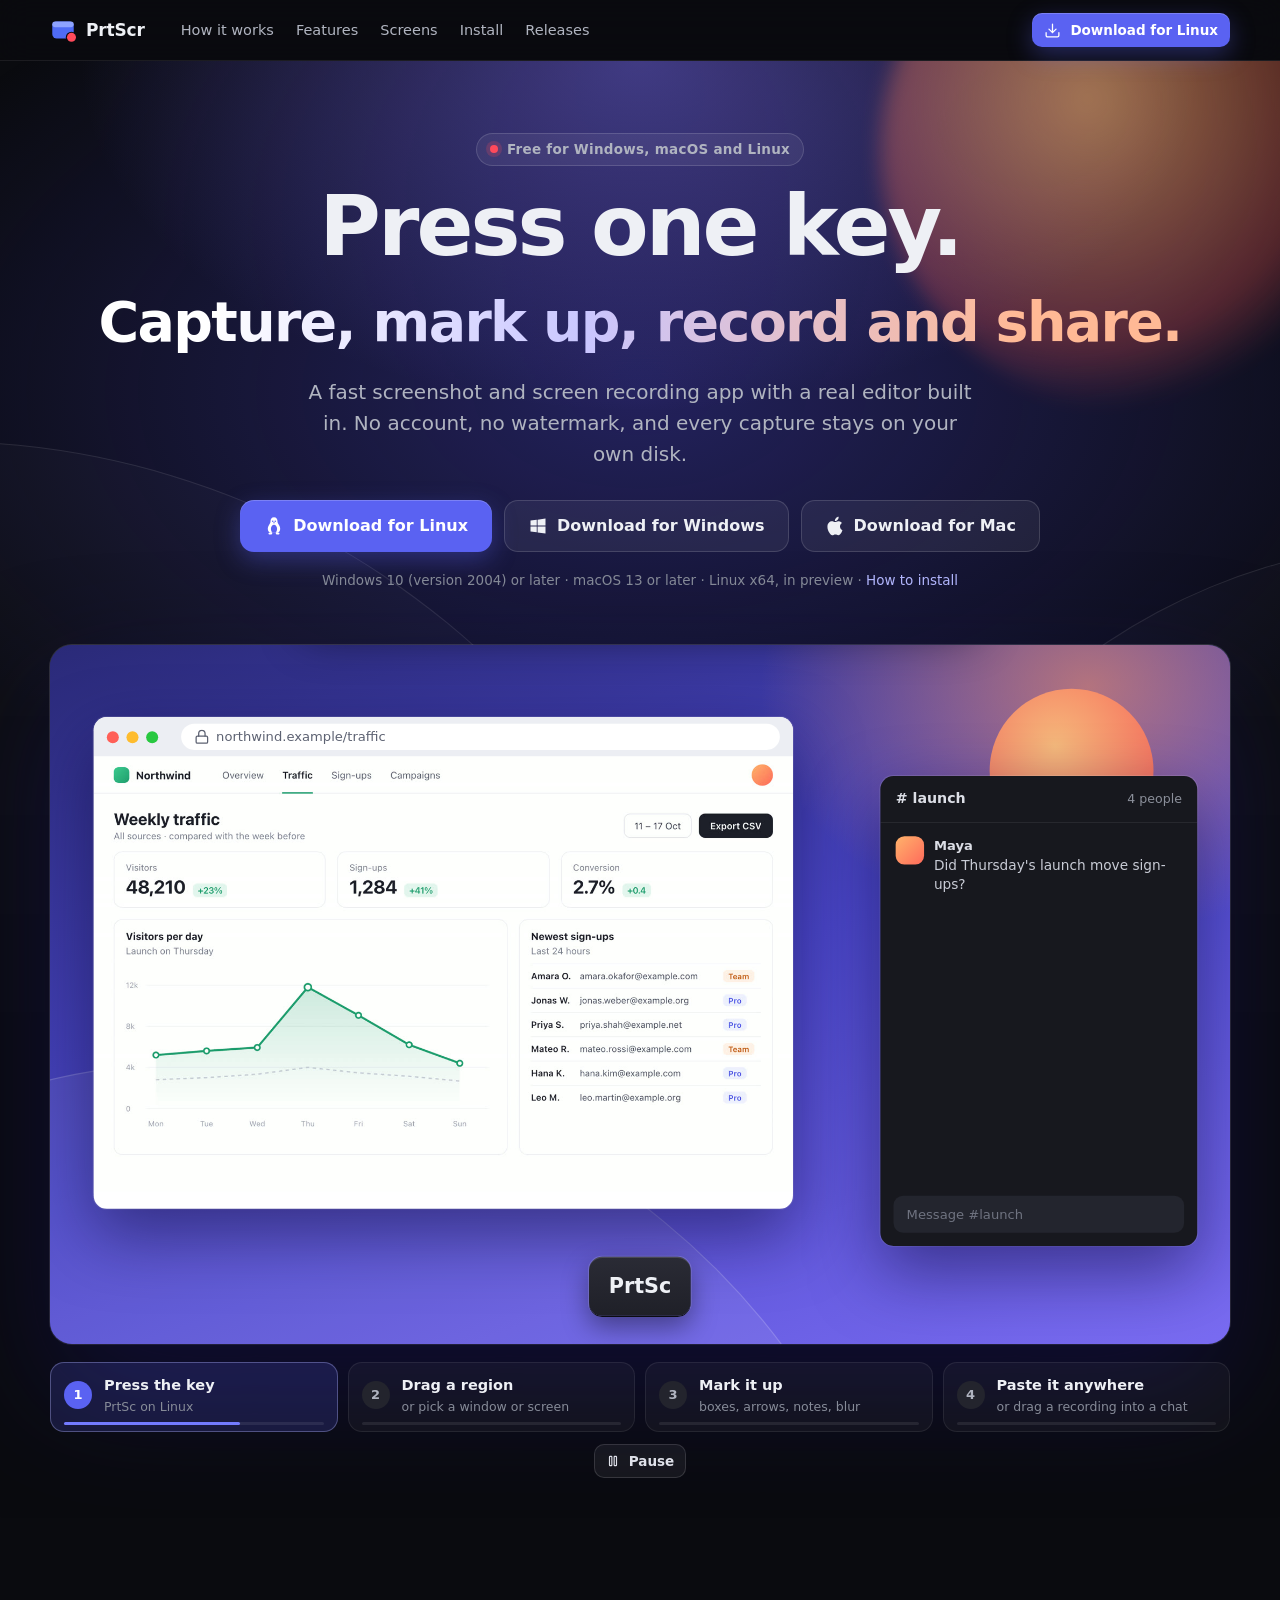
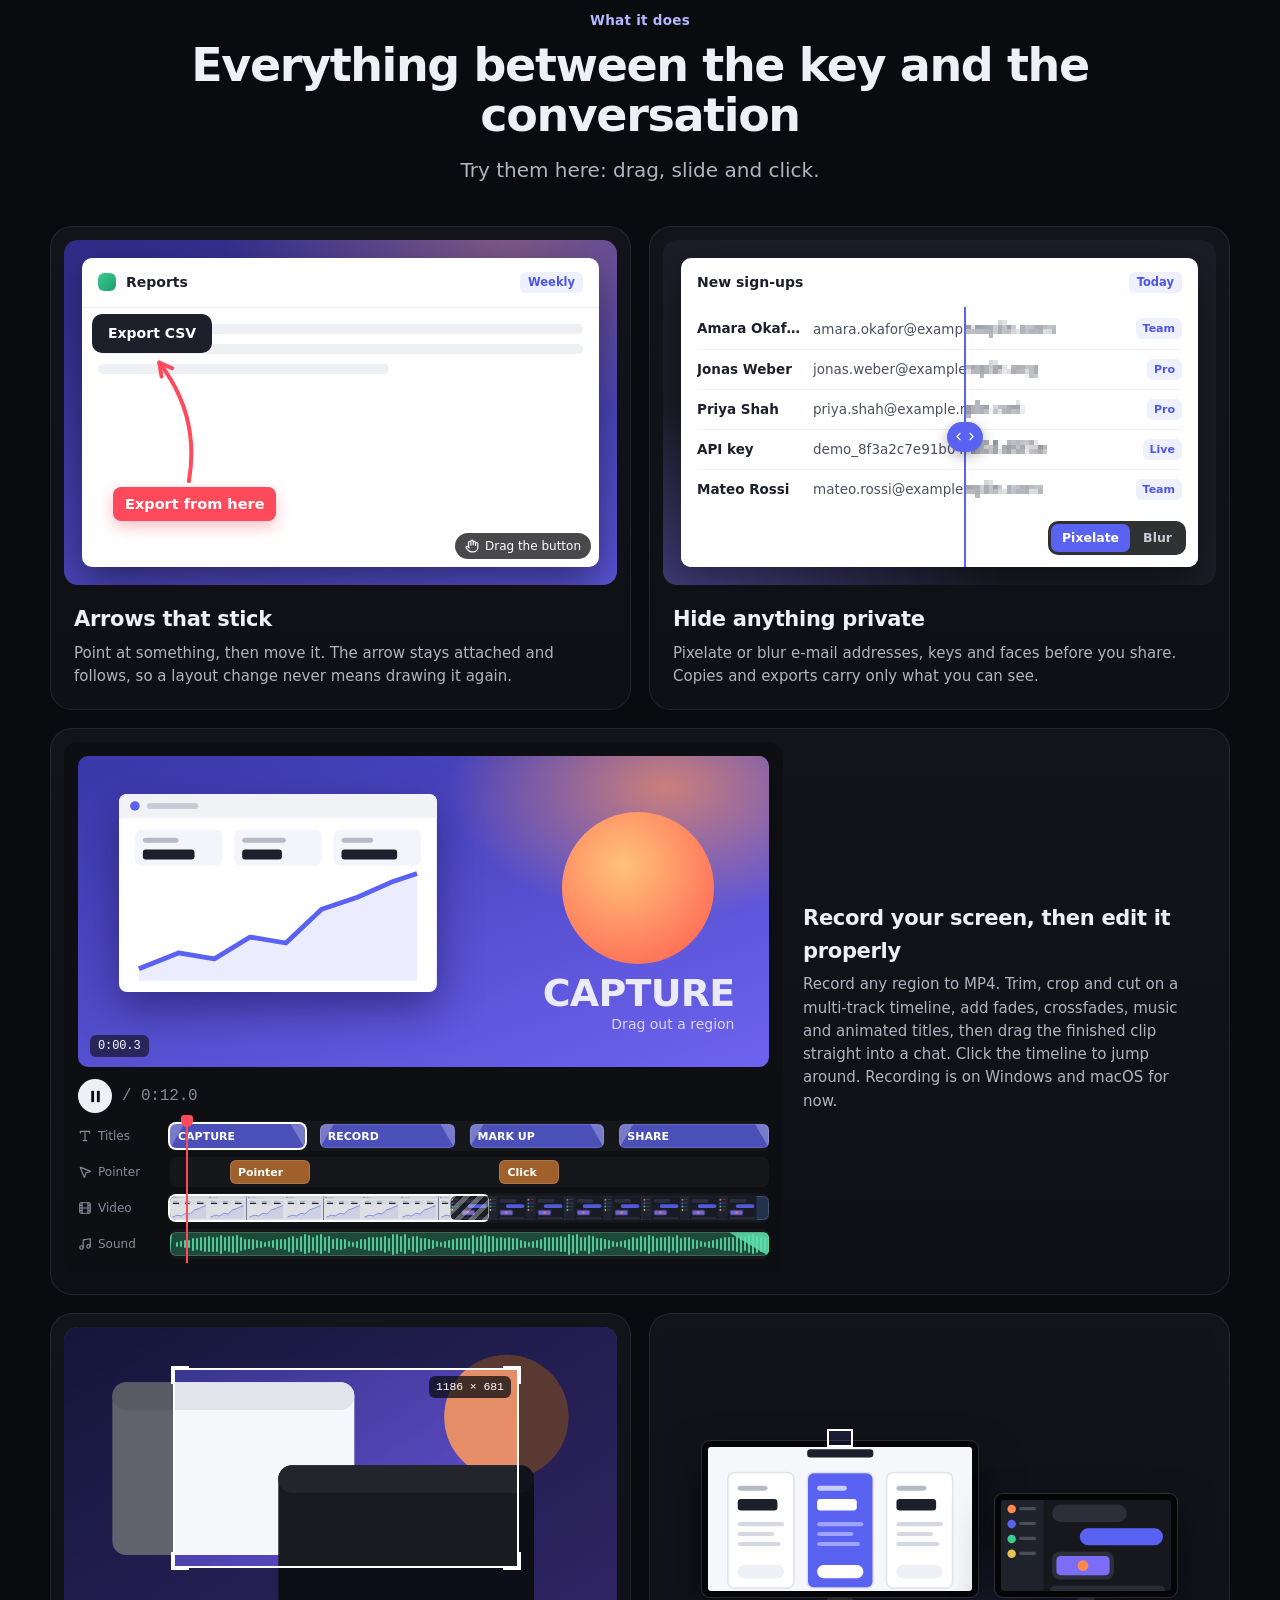
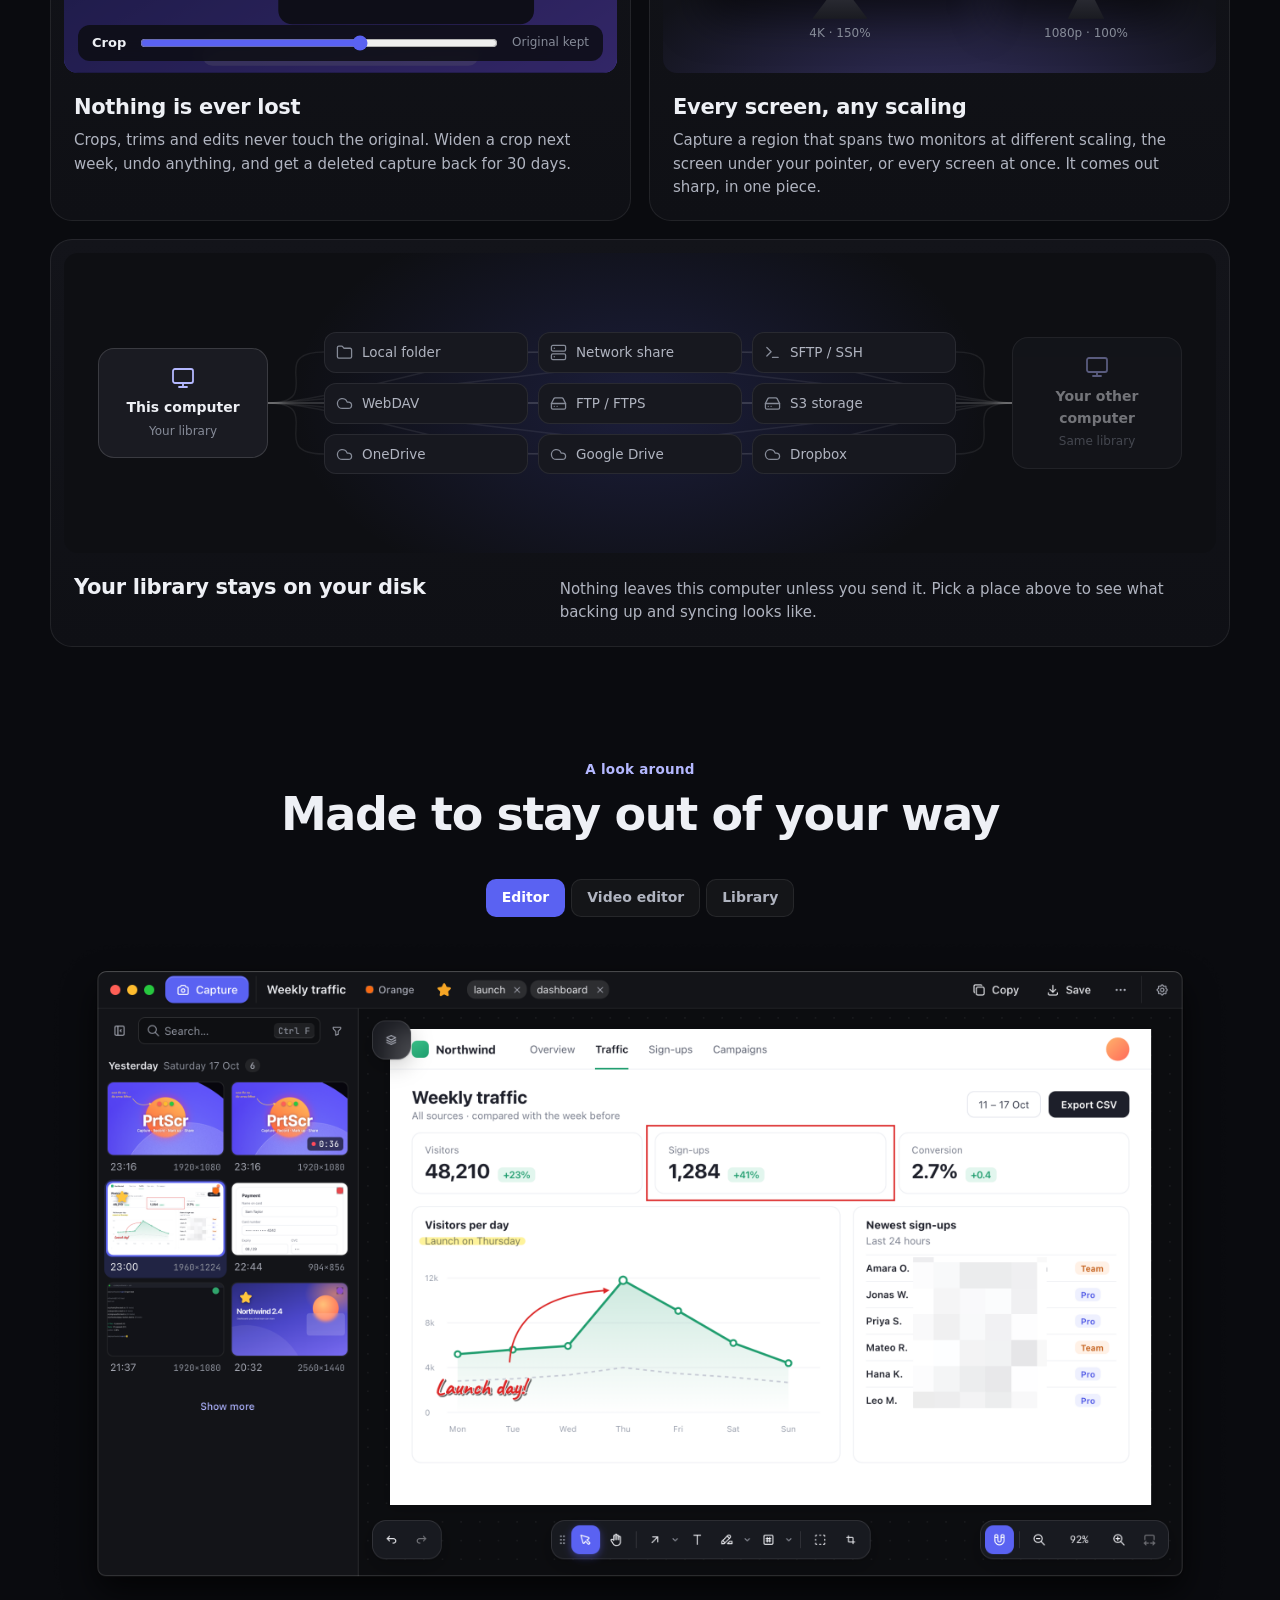
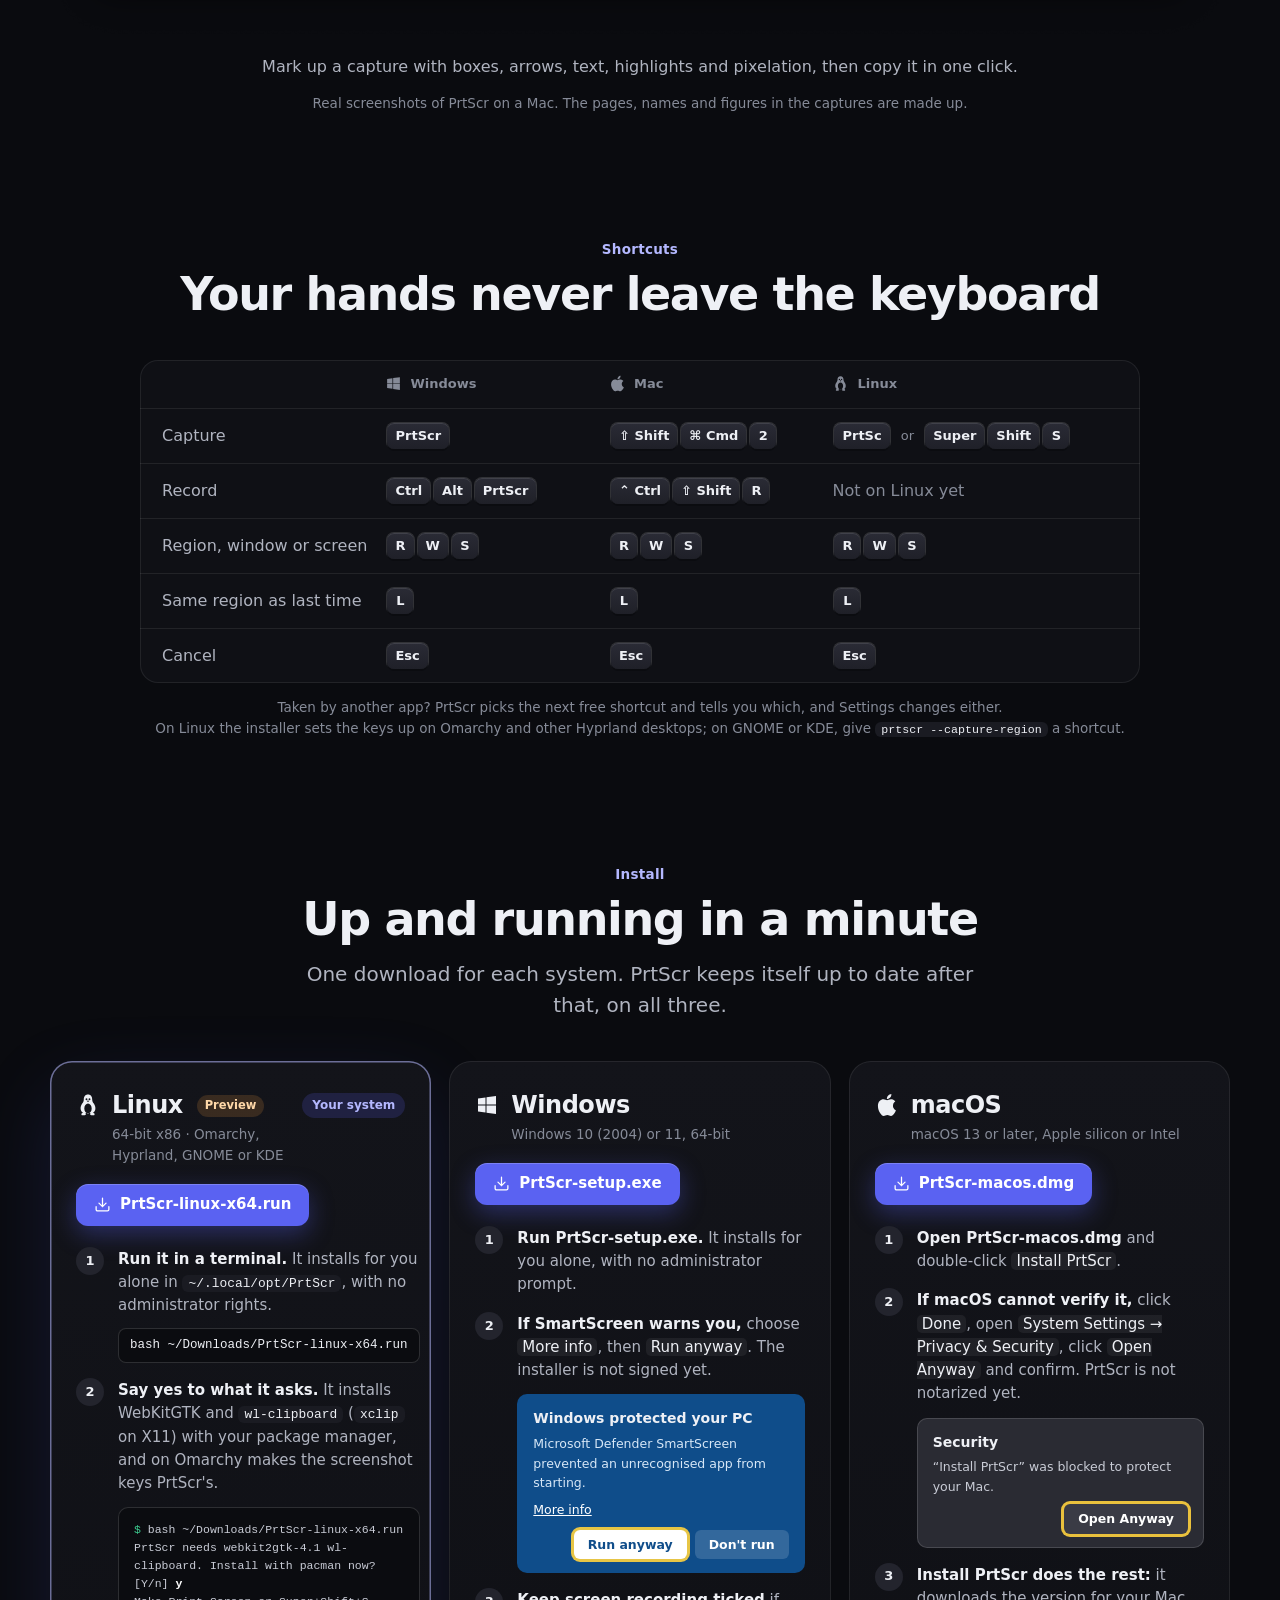
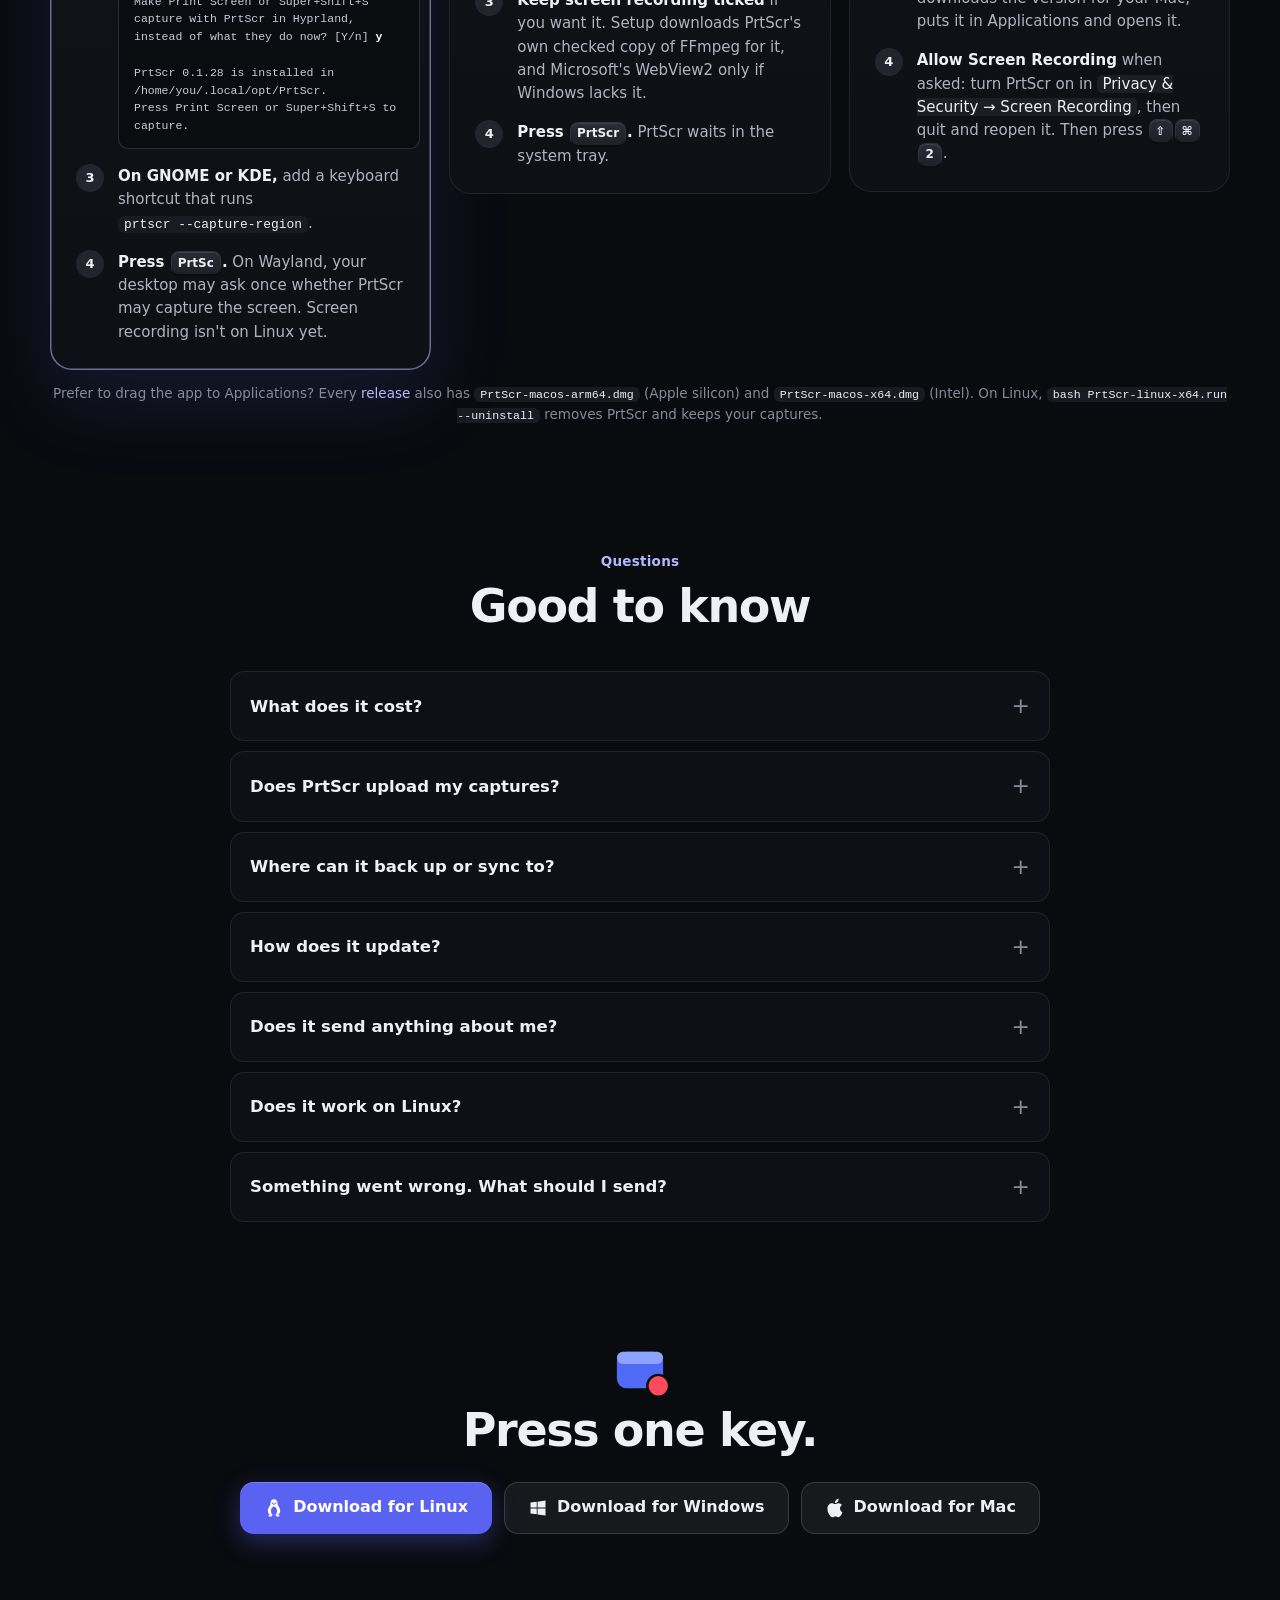
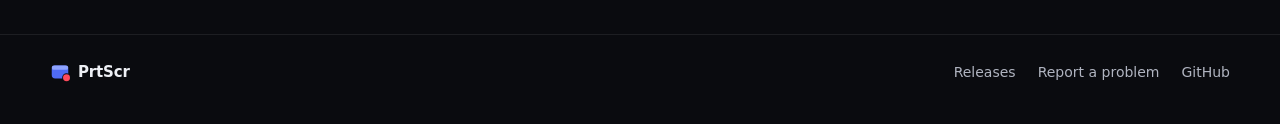
==== commit f6a05530: "Add Linux to the README and the website PrtScr now runs on Linux as a preview, built with Omarchy in" ====
--- a/docs/index.html
+++ b/docs/index.html
@@ -3,8 +3,8 @@
 <head>
 <meta charset="utf-8">
 <meta name="viewport" content="width=device-width, initial-scale=1">
-<title>PrtScr: screenshots and screen recordings for Windows and macOS</title>
-<meta name="description" content="Press one key to capture, mark up, record and share. A fast screenshot and screen recording app for Windows and macOS, with a real editor built in. No account, no watermark, and your captures stay on your disk.">
+<title>PrtScr: screenshots and screen recordings for Windows, macOS and Linux</title>
+<meta name="description" content="Press one key to capture, mark up, record and share. Screenshots and screen recordings for Windows and macOS, and screenshots on Linux, with a real editor built in. No account, no watermark, and your captures stay on your disk.">
 <meta name="theme-color" content="#0a0b0f">
 <meta property="og:title" content="PrtScr">
 <meta property="og:description" content="Press one key. Capture, mark up, record and share, all on your own machine.">
@@ -37,14 +37,15 @@
   <section class="hero" id="top">
     <div class="sky" aria-hidden="true"><i class="sun"></i><i class="arc a1"></i><i class="arc a2"></i></div>
     <div class="wrap hero-in">
-      <p class="eyebrow"><span class="dot"></span>Free for Windows and macOS<span class="ver" data-version hidden></span></p>
+      <p class="eyebrow"><span class="dot"></span>Free for Windows, macOS and Linux<span class="ver" data-version hidden></span></p>
       <h1>Press one key.<br><span class="grad">Capture, mark up, record and share.</span></h1>
       <p class="lede">A fast screenshot and screen recording app with a real editor built in. No account, no watermark, and every capture stays on your own disk.</p>
       <div class="ctas">
         <a class="btn primary big" data-os-link="windows" href="https://github.com/BieleckiLtd/PrtScr-releases/releases/latest/download/PrtScr-setup.exe"><svg class="ico"><use href="#i-windows"/></svg>Download for Windows</a>
         <a class="btn ghost big" data-os-link="mac" href="https://github.com/BieleckiLtd/PrtScr-releases/releases/latest/download/PrtScr-macos.dmg"><svg class="ico"><use href="#i-apple"/></svg>Download for Mac</a>
+        <a class="btn ghost big" data-os-link="linux" href="https://github.com/BieleckiLtd/PrtScr-releases/releases/latest/download/PrtScr-linux-x64.run"><svg class="ico"><use href="#i-linux"/></svg>Download for Linux</a>
       </div>
-      <p class="fine">Windows 10 (version 2004) or later · macOS 13 or later · <a href="#install">How to install</a></p>
+      <p class="fine">Windows 10 (version 2004) or later · macOS 13 or later · Linux x64, in preview · <a href="#install">How to install</a></p>
     </div>
 
     <div class="wrap">
@@ -160,7 +161,7 @@
         </div>
         <div class="card-txt">
           <h3>Record your screen, then edit it properly</h3>
-          <p>Record any region to MP4. Trim, crop and cut on a multi-track timeline, add fades, crossfades, music and animated titles, then drag the finished clip straight into a chat. Click the timeline to jump around.</p>
+          <p>Record any region to MP4. Trim, crop and cut on a multi-track timeline, add fades, crossfades, music and animated titles, then drag the finished clip straight into a chat. Click the timeline to jump around. Recording is on Windows and macOS for now.</p>
         </div>
       </article>
 
@@ -224,14 +225,14 @@
       <h2 id="keysH">Your hands never leave the keyboard</h2>
     </div>
     <div class="ktable">
-      <div class="khead"><span></span><span><svg class="ico s"><use href="#i-windows"/></svg>Windows</span><span><svg class="ico s"><use href="#i-apple"/></svg>Mac</span></div>
-      <div class="krow"><span>Capture</span><span><kbd>PrtScr</kbd></span><span><kbd>⇧ Shift</kbd><kbd>⌘ Cmd</kbd><kbd>2</kbd></span></div>
-      <div class="krow"><span>Record</span><span><kbd>Ctrl</kbd><kbd>Alt</kbd><kbd>PrtScr</kbd></span><span><kbd>⌃ Ctrl</kbd><kbd>⇧ Shift</kbd><kbd>R</kbd></span></div>
-      <div class="krow"><span>Region, window or screen</span><span><kbd>R</kbd><kbd>W</kbd><kbd>S</kbd></span><span><kbd>R</kbd><kbd>W</kbd><kbd>S</kbd></span></div>
-      <div class="krow"><span>Same region as last time</span><span><kbd>L</kbd></span><span><kbd>L</kbd></span></div>
-      <div class="krow"><span>Cancel</span><span><kbd>Esc</kbd></span><span><kbd>Esc</kbd></span></div>
-    </div>
-    <p class="fine center">Taken by another app? PrtScr picks the next free shortcut and tells you which, and Settings changes either.</p>
+      <div class="khead"><span></span><span><svg class="ico s"><use href="#i-windows"/></svg>Windows</span><span><svg class="ico s"><use href="#i-apple"/></svg>Mac</span><span><svg class="ico s"><use href="#i-linux"/></svg>Linux</span></div>
+      <div class="krow"><span>Capture</span><span><kbd>PrtScr</kbd></span><span><kbd>⇧ Shift</kbd><kbd>⌘ Cmd</kbd><kbd>2</kbd></span><span><kbd>PrtSc</kbd> <i class="or">or</i> <kbd>Super</kbd><kbd>Shift</kbd><kbd>S</kbd></span></div>
+      <div class="krow"><span>Record</span><span><kbd>Ctrl</kbd><kbd>Alt</kbd><kbd>PrtScr</kbd></span><span><kbd>⌃ Ctrl</kbd><kbd>⇧ Shift</kbd><kbd>R</kbd></span><span class="faint">Not on Linux yet</span></div>
+      <div class="krow"><span>Region, window or screen</span><span><kbd>R</kbd><kbd>W</kbd><kbd>S</kbd></span><span><kbd>R</kbd><kbd>W</kbd><kbd>S</kbd></span><span><kbd>R</kbd><kbd>W</kbd><kbd>S</kbd></span></div>
+      <div class="krow"><span>Same region as last time</span><span><kbd>L</kbd></span><span><kbd>L</kbd></span><span><kbd>L</kbd></span></div>
+      <div class="krow"><span>Cancel</span><span><kbd>Esc</kbd></span><span><kbd>Esc</kbd></span><span><kbd>Esc</kbd></span></div>
+    </div>
+    <p class="fine center">Taken by another app? PrtScr picks the next free shortcut and tells you which, and Settings changes either.<br>On Linux the installer sets the keys up on Omarchy and other Hyprland desktops; on GNOME or KDE, give <code>prtscr --capture-region</code> a shortcut.</p>
   </section>
 
   <!-- Install -->
@@ -239,7 +240,7 @@
     <div class="sec-h">
       <p class="eyebrow">Install</p>
       <h2>Up and running in a minute</h2>
-      <p class="lede">One download for each system. PrtScr keeps itself up to date after that.</p>
+      <p class="lede">One download for each system. PrtScr keeps itself up to date after that, on all three.</p>
     </div>
     <div class="os-cards">
       <article class="os" data-os="windows">
@@ -276,8 +277,25 @@
           <li><b>Allow Screen Recording</b> when asked: turn PrtScr on in <em>Privacy &amp; Security → Screen Recording</em>, then quit and reopen it. Then press <kbd>⇧</kbd><kbd>⌘</kbd><kbd>2</kbd>.</li>
         </ol>
       </article>
-    </div>
-    <p class="fine center">Prefer to drag the app to Applications? Every <a href="https://github.com/BieleckiLtd/PrtScr-releases/releases/latest">release</a> also has <code>PrtScr-macos-arm64.dmg</code> (Apple silicon) and <code>PrtScr-macos-x64.dmg</code> (Intel).</p>
+      <article class="os" data-os="linux">
+        <header><svg class="ico l"><use href="#i-linux"/></svg><h3>Linux <span class="tag-preview">Preview</span></h3><span class="req">64-bit x86 · Omarchy, Hyprland, GNOME or KDE</span></header>
+        <a class="btn primary" href="https://github.com/BieleckiLtd/PrtScr-releases/releases/latest/download/PrtScr-linux-x64.run"><svg class="ico s"><use href="#i-download"/></svg>PrtScr-linux-x64.run</a>
+        <ol class="howto">
+          <li><b>Run it in a terminal.</b> It installs for you alone in <code>~/.local/opt/PrtScr</code>, with no administrator rights.<code class="cmd">bash ~/Downloads/PrtScr-linux-x64.run</code></li>
+          <li><b>Say yes to what it asks.</b> It installs WebKitGTK and <code>wl-clipboard</code> (<code>xclip</code> on X11) with your package manager, and on Omarchy makes the screenshot keys PrtScr's.
+            <div class="mini term" aria-hidden="true"><span class="p">$</span> bash ~/Downloads/PrtScr-linux-x64.run
+PrtScr needs webkit2gtk-4.1 wl-clipboard. Install with pacman now? [Y/n] <b>y</b>
+Make Print Screen or Super+Shift+S capture with PrtScr in Hyprland, instead of what they do now? [Y/n] <b>y</b>
+
+PrtScr <span data-version-term>0.1.28</span> is installed in /home/you/.local/opt/PrtScr.
+Press Print Screen or Super+Shift+S to capture.</div>
+          </li>
+          <li><b>On GNOME or KDE,</b> add a keyboard shortcut that runs <code>prtscr --capture-region</code>.</li>
+          <li><b>Press <kbd>PrtSc</kbd>.</b> On Wayland, your desktop may ask once whether PrtScr may capture the screen. Screen recording isn't on Linux yet.</li>
+        </ol>
+      </article>
+    </div>
+    <p class="fine center">Prefer to drag the app to Applications? Every <a href="https://github.com/BieleckiLtd/PrtScr-releases/releases/latest">release</a> also has <code>PrtScr-macos-arm64.dmg</code> (Apple silicon) and <code>PrtScr-macos-x64.dmg</code> (Intel). On Linux, <code>bash PrtScr-linux-x64.run --uninstall</code> removes PrtScr and keeps your captures.</p>
   </section>
 
   <!-- FAQ -->
@@ -289,7 +307,8 @@
       <details><summary>Where can it back up or sync to?</summary><p>A local folder, a network share, a mounted NFS folder, SFTP, WebDAV, FTP or FTPS, S3-compatible storage, OneDrive, Google Drive or Dropbox, as many as you like. Connect two computers to the same place and captures, edits and deletions travel both ways. Competing edits are kept as copies, never overwritten.</p></details>
       <details><summary>How does it update?</summary><p>It downloads the next version in the background and switches to it when you choose <em>Restart to update</em>, when you are away, or the next time it starts. Settings can turn that off, and <em>Check for updates</em> is always there.</p></details>
       <details><summary>Does it send anything about me?</summary><p>Only if you turn on <em>Send anonymous error reports</em>. A report says what failed and where in PrtScr, with names, folders and e-mail addresses taken out, and nothing you captured or copied. Settings lists each one exactly as it was sent.</p></details>
-      <details><summary>Something went wrong. What should I send?</summary><p><a href="https://github.com/BieleckiLtd/PrtScr-releases/issues">Open an issue</a> saying what you did and what happened. The log is at <code>%LOCALAPPDATA%\PrtScr\logs\app.log</code> on Windows and <code>~/Library/Application Support/PrtScr/logs/app.log</code> on a Mac.</p></details>
+      <details><summary>Does it work on Linux?</summary><p>Yes, as a preview. Screenshots, the library and the editor work on Omarchy and other Hyprland setups, GNOME and KDE, on Wayland or X11, on 64-bit x86. Not there yet: screen recording, picking a window to capture outside Hyprland, and backup locations that need a password or a sign-in.</p></details>
+      <details><summary>Something went wrong. What should I send?</summary><p><a href="https://github.com/BieleckiLtd/PrtScr-releases/issues">Open an issue</a> saying what you did and what happened. The log is at <code>%LOCALAPPDATA%\PrtScr\logs\app.log</code> on Windows, <code>~/Library/Application Support/PrtScr/logs/app.log</code> on a Mac and <code>~/.local/share/PrtScr/logs/app.log</code> on Linux.</p></details>
     </div>
   </section>
 
@@ -299,6 +318,7 @@
     <div class="ctas">
       <a class="btn primary big" data-os-link="windows" href="https://github.com/BieleckiLtd/PrtScr-releases/releases/latest/download/PrtScr-setup.exe"><svg class="ico"><use href="#i-windows"/></svg>Download for Windows</a>
       <a class="btn ghost big" data-os-link="mac" href="https://github.com/BieleckiLtd/PrtScr-releases/releases/latest/download/PrtScr-macos.dmg"><svg class="ico"><use href="#i-apple"/></svg>Download for Mac</a>
+        <a class="btn ghost big" data-os-link="linux" href="https://github.com/BieleckiLtd/PrtScr-releases/releases/latest/download/PrtScr-linux-x64.run"><svg class="ico"><use href="#i-linux"/></svg>Download for Linux</a>
     </div>
   </section>
 </main>
--- a/docs/site.css
+++ b/docs/site.css
@@ -371,18 +371,19 @@
 .shot figcaption { text-align: center; color: var(--text-2); margin-top: 16px; }
 
 /* Shortcuts */
-.ktable { max-width: 820px; margin: 0 auto; border-radius: var(--r); overflow: hidden; box-shadow: inset 0 0 0 1px var(--line); background: var(--bg-2); }
-.khead, .krow { display: grid; grid-template-columns: 1.1fr 1fr 1fr; align-items: center; gap: 12px; padding: 14px 22px; }
+.ktable { max-width: 1000px; margin: 0 auto; border-radius: var(--r); overflow: hidden; box-shadow: inset 0 0 0 1px var(--line); background: var(--bg-2); }
+.khead, .krow { display: grid; grid-template-columns: 1fr 1fr 1fr 1.35fr; align-items: center; gap: 12px; padding: 14px 22px; }
+.krow .or { font-style: normal; color: var(--text-3); font-size: 13px; margin: 0 4px; }
 .khead { color: var(--text-3); font-size: 13px; font-weight: 600; border-bottom: 1px solid var(--line); }
 .khead span { display: inline-flex; align-items: center; gap: 8px; }
 .krow + .krow { border-top: 1px solid var(--line); }
 .krow > span:first-child { color: var(--text-2); }
-@media (max-width: 640px) { .khead, .krow { grid-template-columns: 1fr; gap: 6px; } .khead { display: none; } .krow > span:nth-child(2)::before { content: "Windows  "; color: var(--text-3); font-size: 12px; } .krow > span:nth-child(3)::before { content: "Mac  "; color: var(--text-3); font-size: 12px; } }
+@media (max-width: 640px) { .khead, .krow { grid-template-columns: 1fr; gap: 6px; } .khead { display: none; } .krow > span:nth-child(2)::before { content: "Windows  "; color: var(--text-3); font-size: 12px; } .krow > span:nth-child(3)::before { content: "Mac  "; color: var(--text-3); font-size: 12px; } .krow > span:nth-child(4)::before { content: "Linux  "; color: var(--text-3); font-size: 12px; } }
 
 /* Install */
-.os-cards { display: grid; grid-template-columns: 1fr 1fr; gap: 18px; }
-@media (max-width: 860px) { .os-cards { grid-template-columns: 1fr; } }
-.os { border-radius: 22px; padding: 26px; background: linear-gradient(180deg, var(--card), var(--bg-2)); box-shadow: inset 0 0 0 1px var(--line); }
+.os-cards { display: grid; grid-template-columns: repeat(3, 1fr); gap: 18px; align-items: start; }
+@media (max-width: 1100px) { .os-cards { grid-template-columns: 1fr; max-width: 680px; margin-inline: auto; } }
+.os { min-width: 0; border-radius: 22px; padding: 26px; background: linear-gradient(180deg, var(--card), var(--bg-2)); box-shadow: inset 0 0 0 1px var(--line); }
 .os.mine { box-shadow: inset 0 0 0 1.5px rgba(180, 184, 255, 0.55), 0 30px 80px rgba(90, 98, 242, 0.15); }
 .os header { display: grid; grid-template-columns: auto 1fr; align-items: center; column-gap: 12px; margin-bottom: 18px; }
 .os header h3 { margin: 0; font-size: 24px; letter-spacing: -0.02em; }
@@ -394,7 +395,7 @@
 .howto b { color: var(--text); }
 .howto em { font-style: normal; color: var(--text); background: rgba(255, 255, 255, 0.06); padding: 0 5px; border-radius: 5px; }
 .howto kbd { height: 22px; min-width: 22px; font-size: 12px; padding: 0 6px; }
-.mini { margin-top: 12px; max-width: 360px; border-radius: 10px; padding: 14px 16px; font-size: 12.5px; }
+.mini { margin-top: 12px; max-width: 100%; border-radius: 10px; padding: 14px 16px; font-size: 12.5px; }
 .mini b { display: block; font-size: 14px; margin-bottom: 4px; }
 .mini p { margin: 0 0 8px; }
 .mini-btns { display: flex; gap: 8px; justify-content: flex-end; }
@@ -404,6 +405,13 @@
 .smartscreen u { display: block; margin-bottom: 10px; color: #fff; }
 .smartscreen .mb { background: rgba(255, 255, 255, 0.15); }
 .smartscreen .mb.hi { background: #fff; color: #0f4d8a; box-shadow: 0 0 0 3px rgba(255, 210, 63, 0.9); }
+.term { background: #0b0c10; color: #c9ccd6; box-shadow: inset 0 0 0 1px var(--line-2); font-family: var(--mono); font-size: 11.5px; line-height: 1.55; white-space: pre-wrap; word-break: break-word; }
+.term .p { color: var(--ok); }
+.term b { display: inline; font-size: inherit; margin: 0; color: #fff; }
+.tag-preview { display: inline-block; vertical-align: 4px; margin-left: 6px; padding: 2px 8px; border-radius: 999px; font-size: 11.5px; font-weight: 600; letter-spacing: 0; color: #ffd8a8; background: rgba(255, 159, 67, 0.16); }
+.howto code { white-space: nowrap; }
+@media (max-width: 420px) { .os { padding: 20px 16px; } .howto li { padding-left: 38px; } .howto code { white-space: normal; overflow-wrap: anywhere; } }
+.howto code.cmd { display: block; margin-top: 10px; padding: 8px 12px; border-radius: 8px; background: #0b0c10; box-shadow: inset 0 0 0 1px var(--line-2); overflow-x: auto; font-size: 12.5px; }
 .gatekeeper { background: #2a2b33; color: #fff; box-shadow: inset 0 0 0 1px var(--line-2); }
 .gatekeeper p { color: #c9ccd6; }
 .gatekeeper .mb.hi { background: #3a3b45; box-shadow: 0 0 0 3px rgba(255, 210, 63, 0.9); }
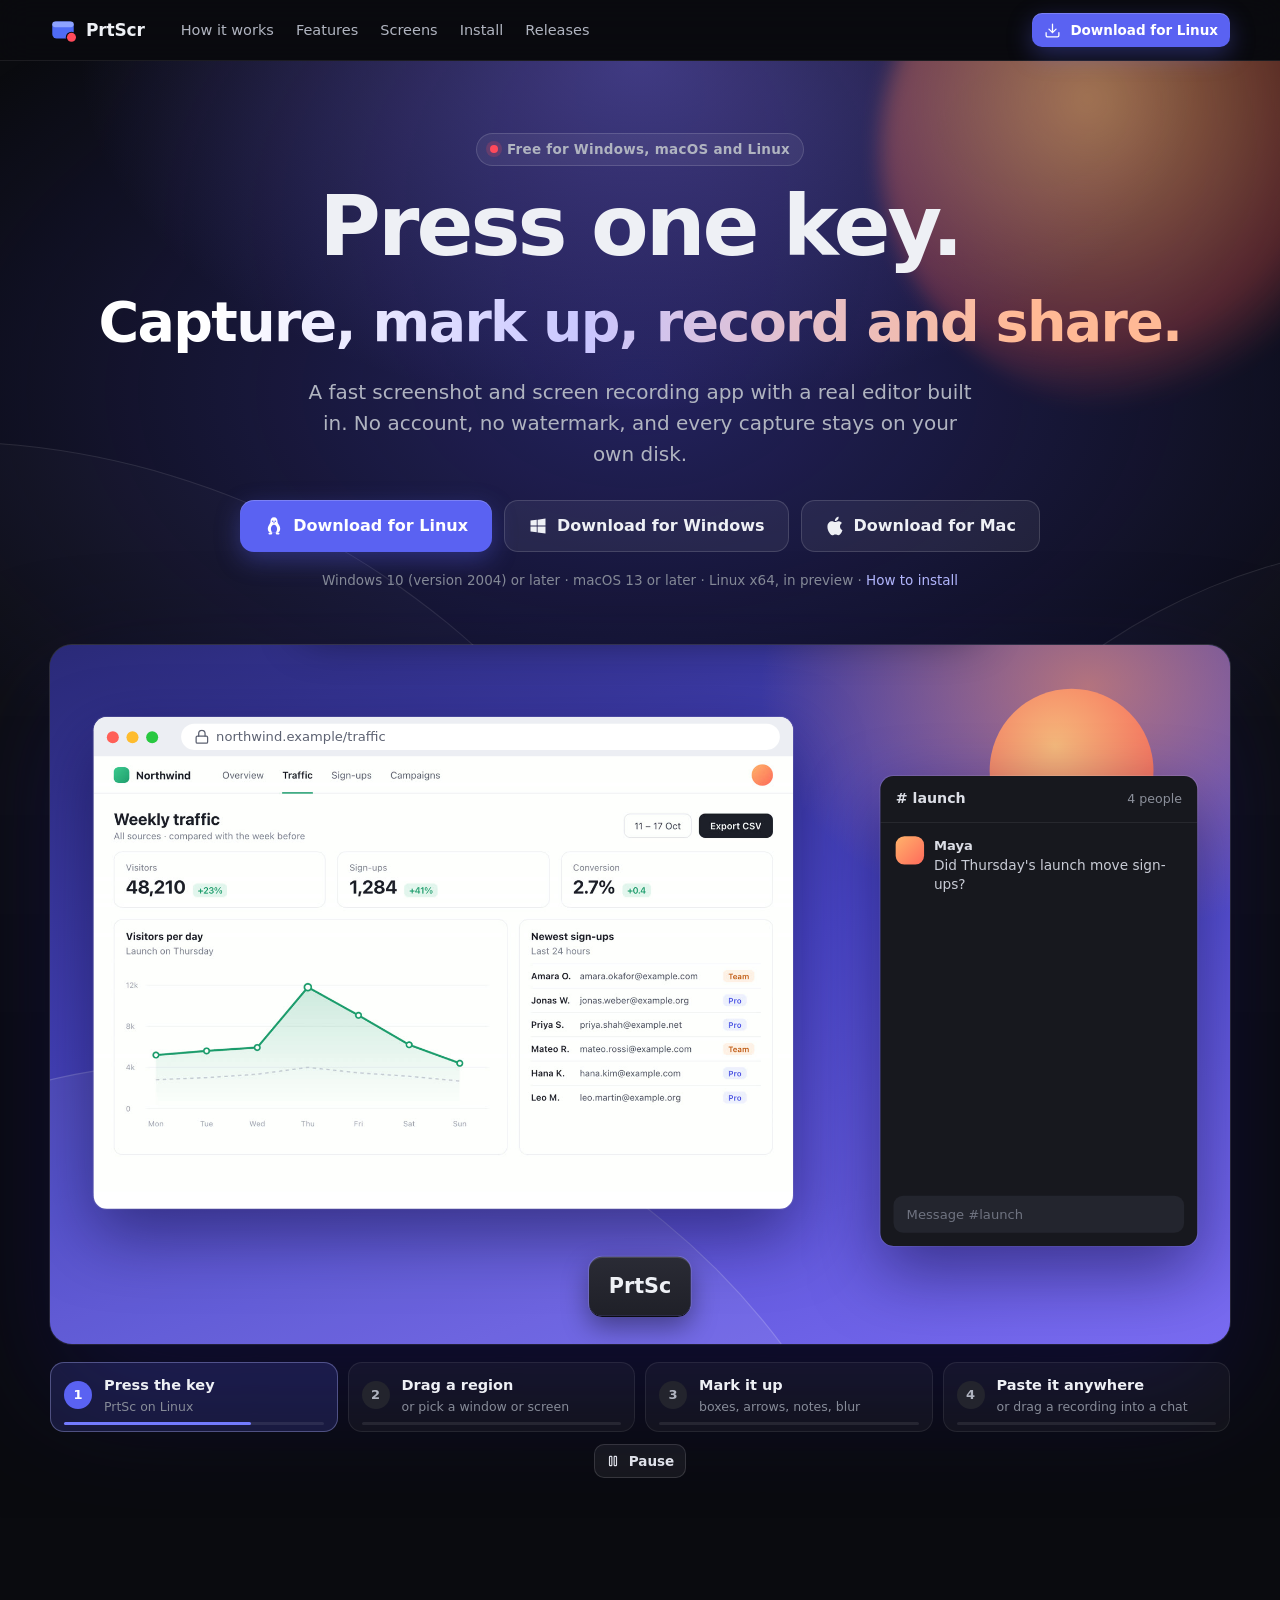
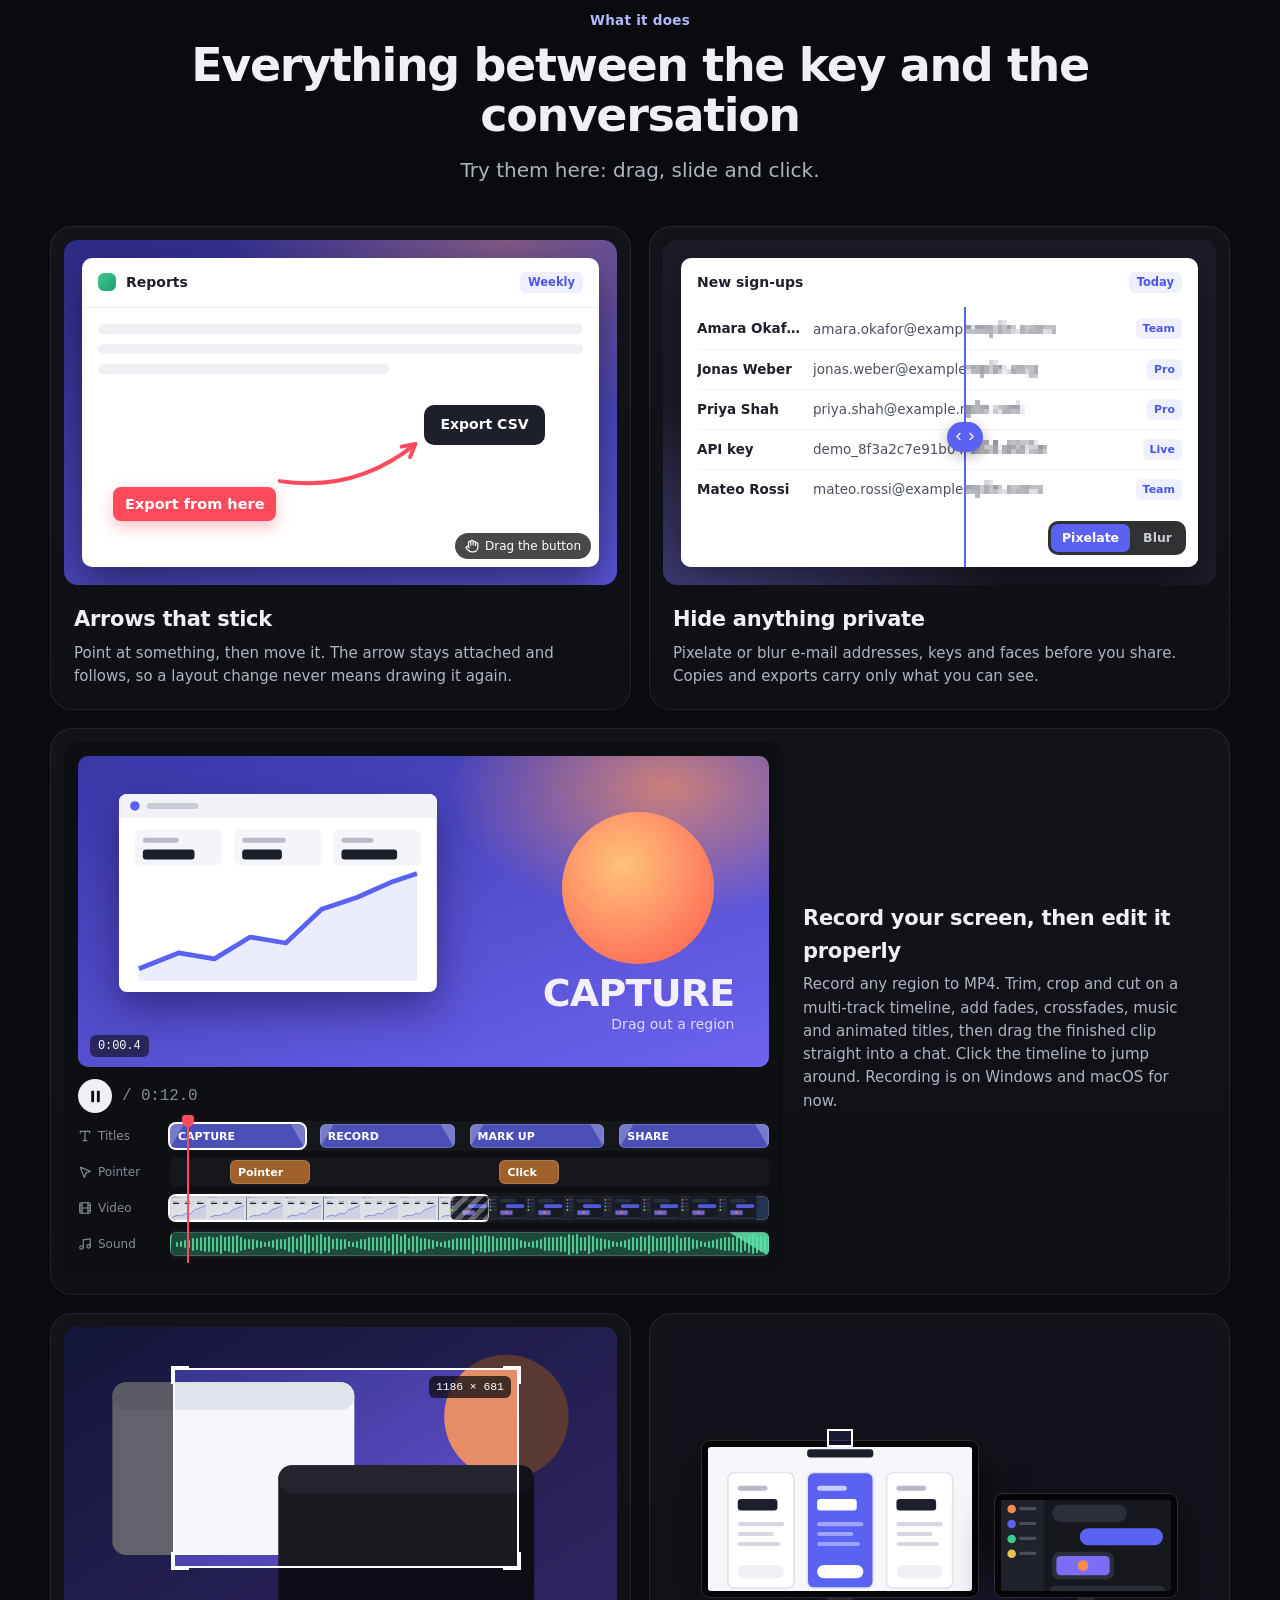
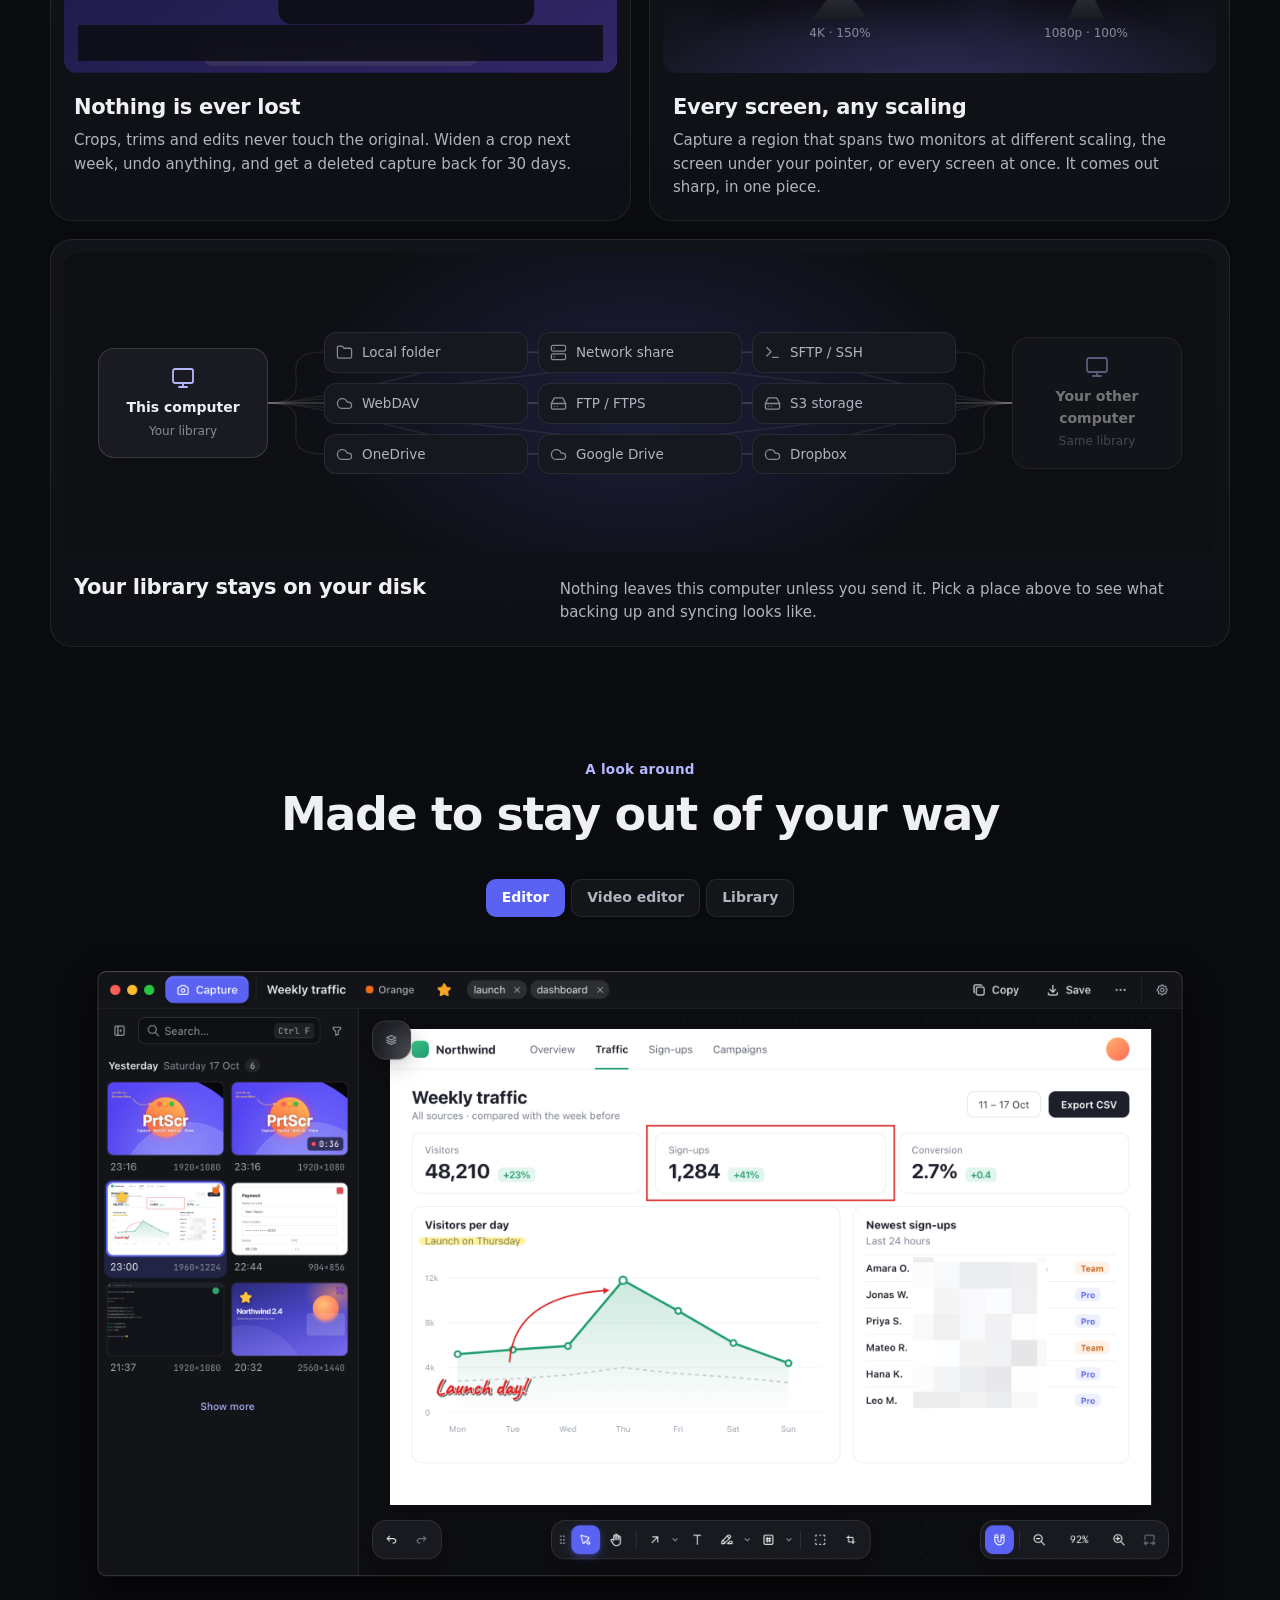
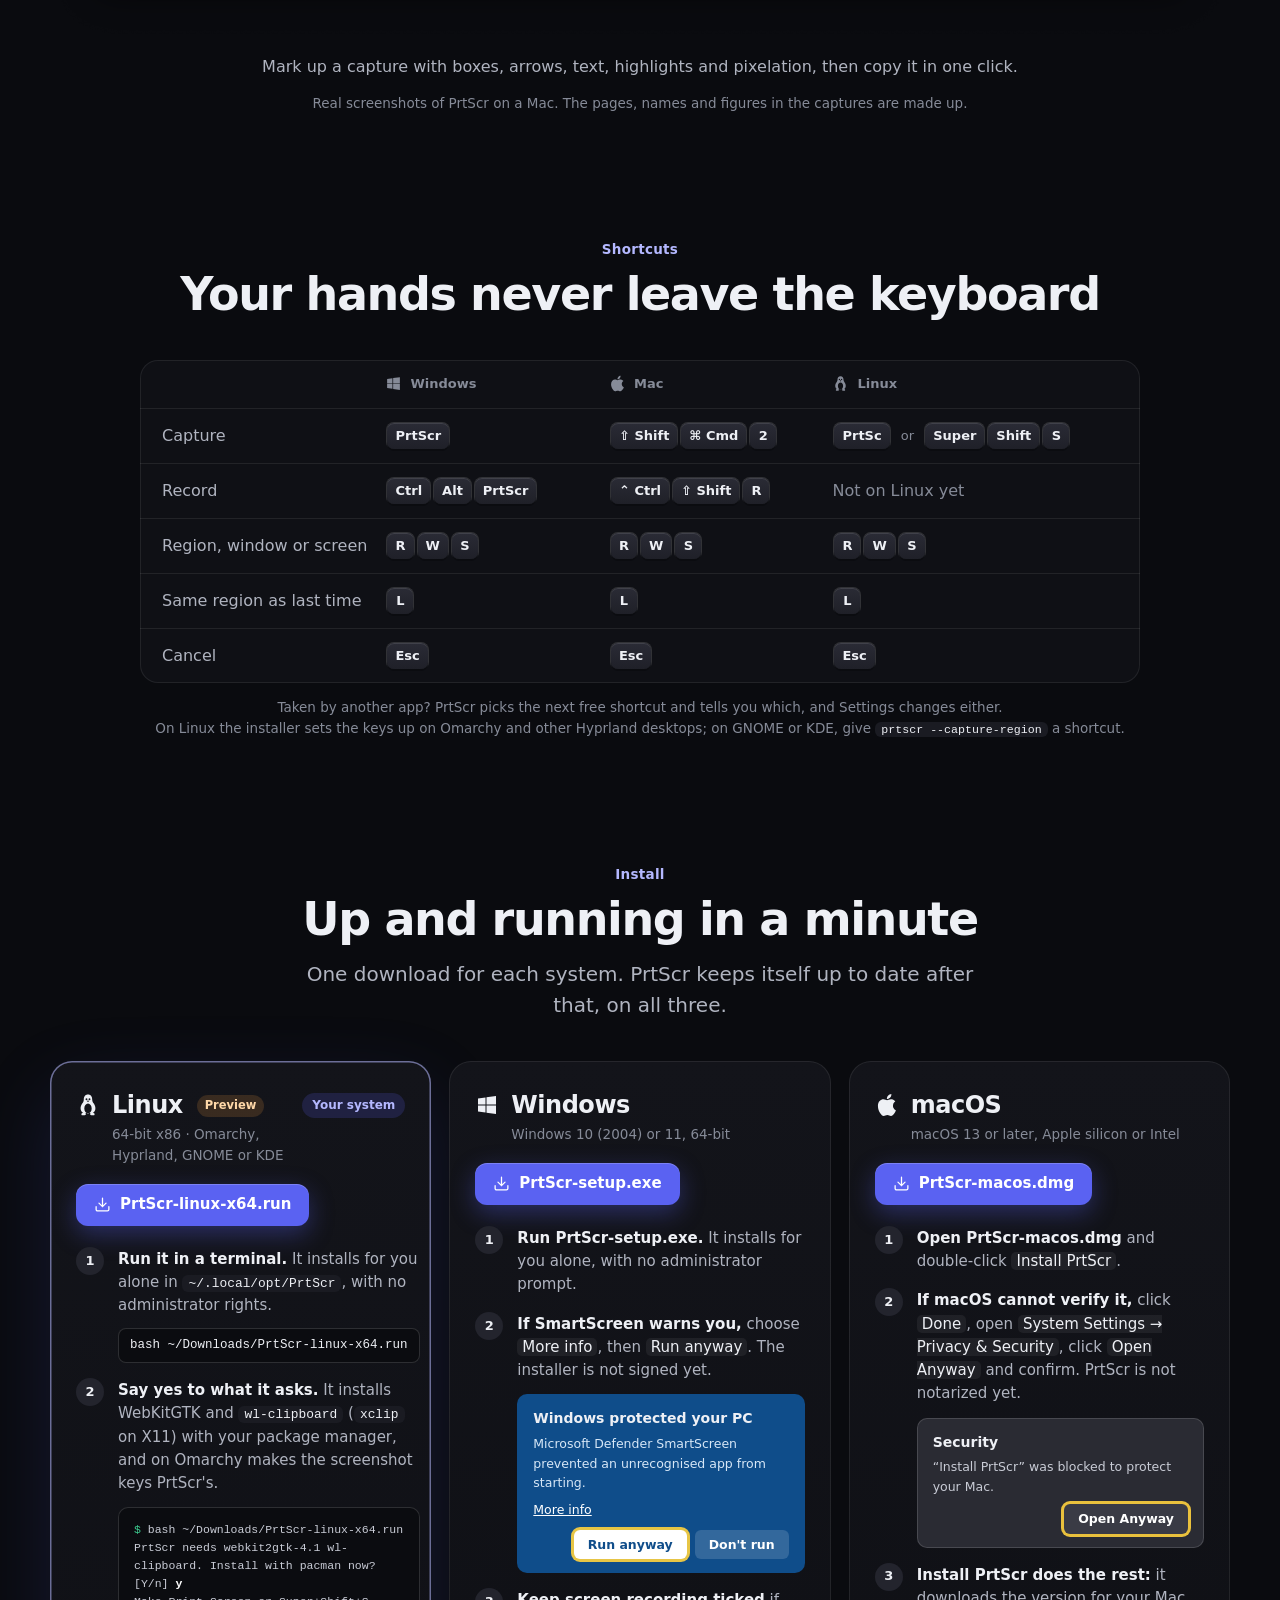
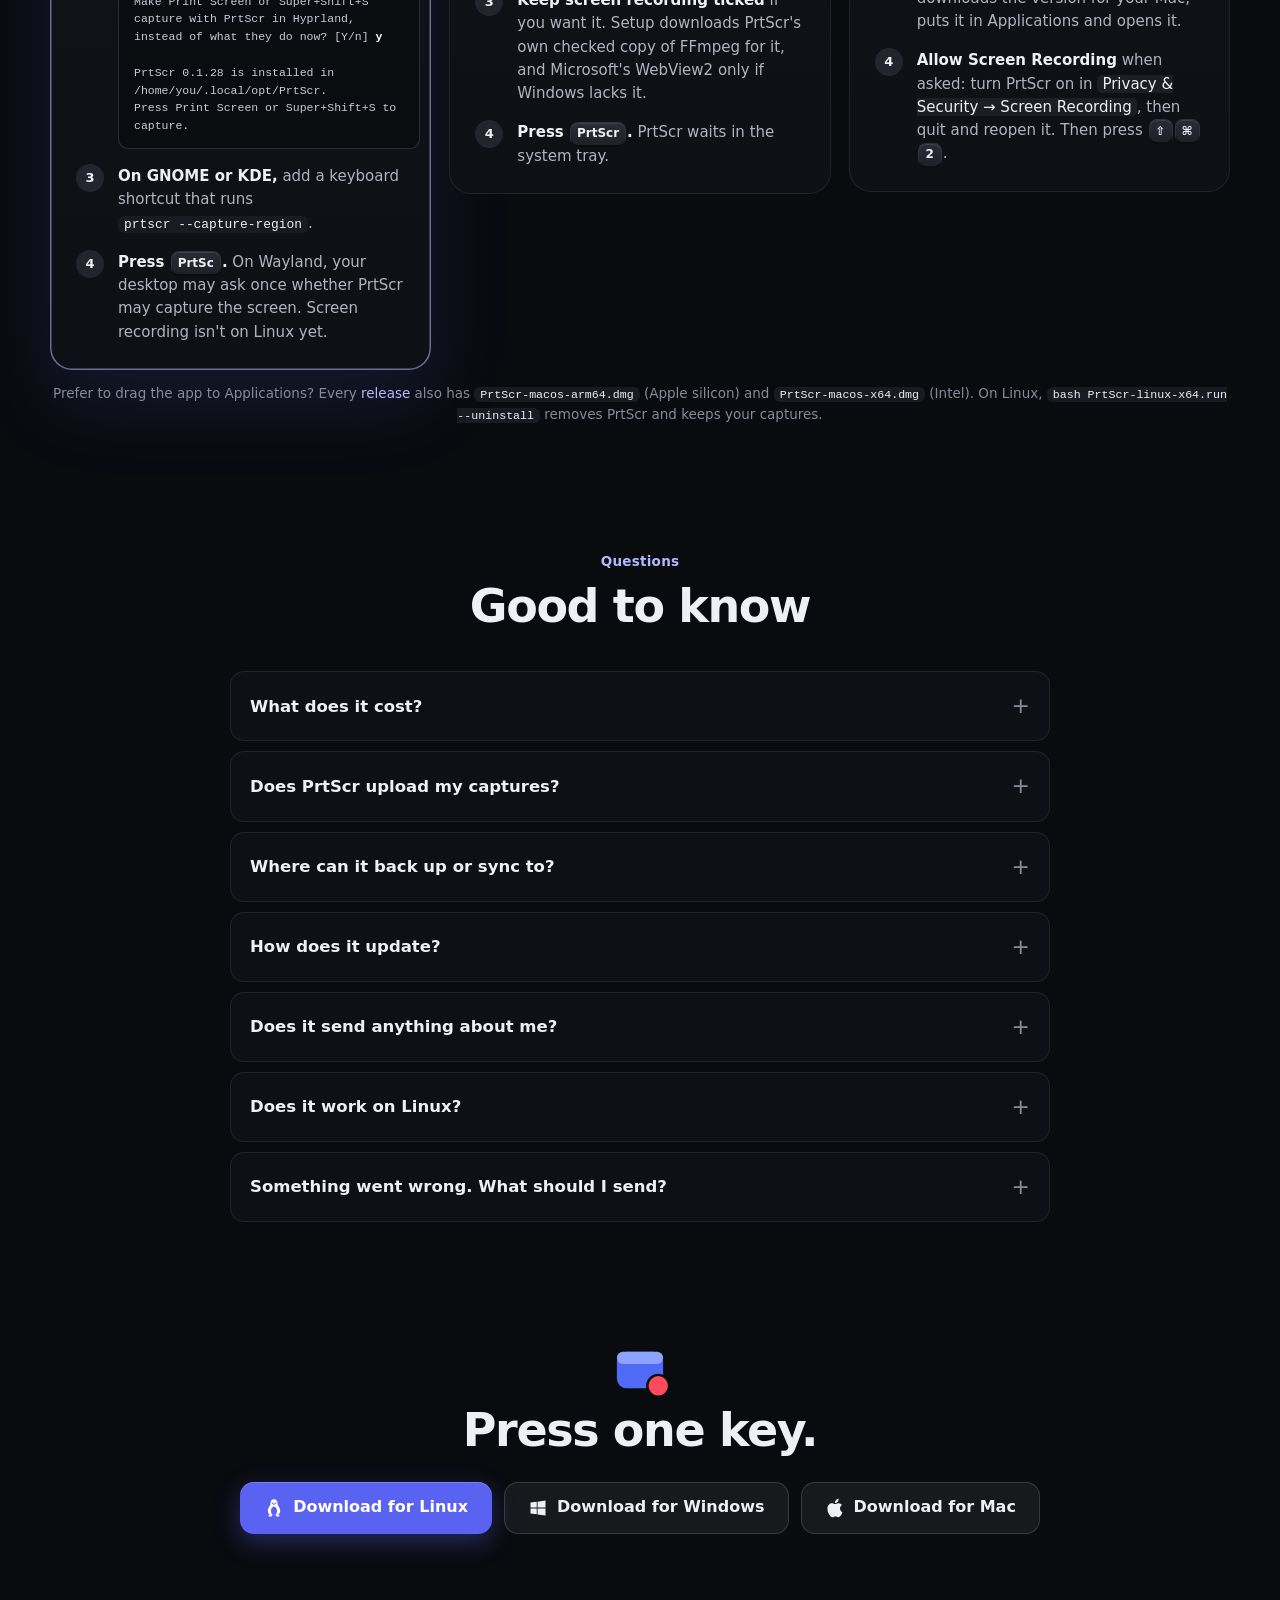
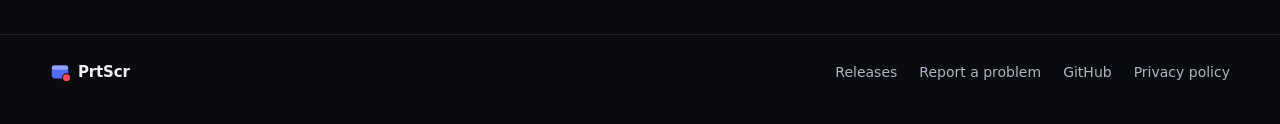
==== commit 4dc3de32: "Publish PrtScr privacy policy" ====
--- a/docs/index.html
+++ b/docs/index.html
@@ -330,6 +330,7 @@
       <a href="https://github.com/BieleckiLtd/PrtScr-releases/releases">Releases</a>
       <a href="https://github.com/BieleckiLtd/PrtScr-releases/issues">Report a problem</a>
       <a href="https://github.com/BieleckiLtd/PrtScr-releases">GitHub</a>
+      <a href="privacy.html">Privacy policy</a>
     </nav>
   </div>
 </footer>
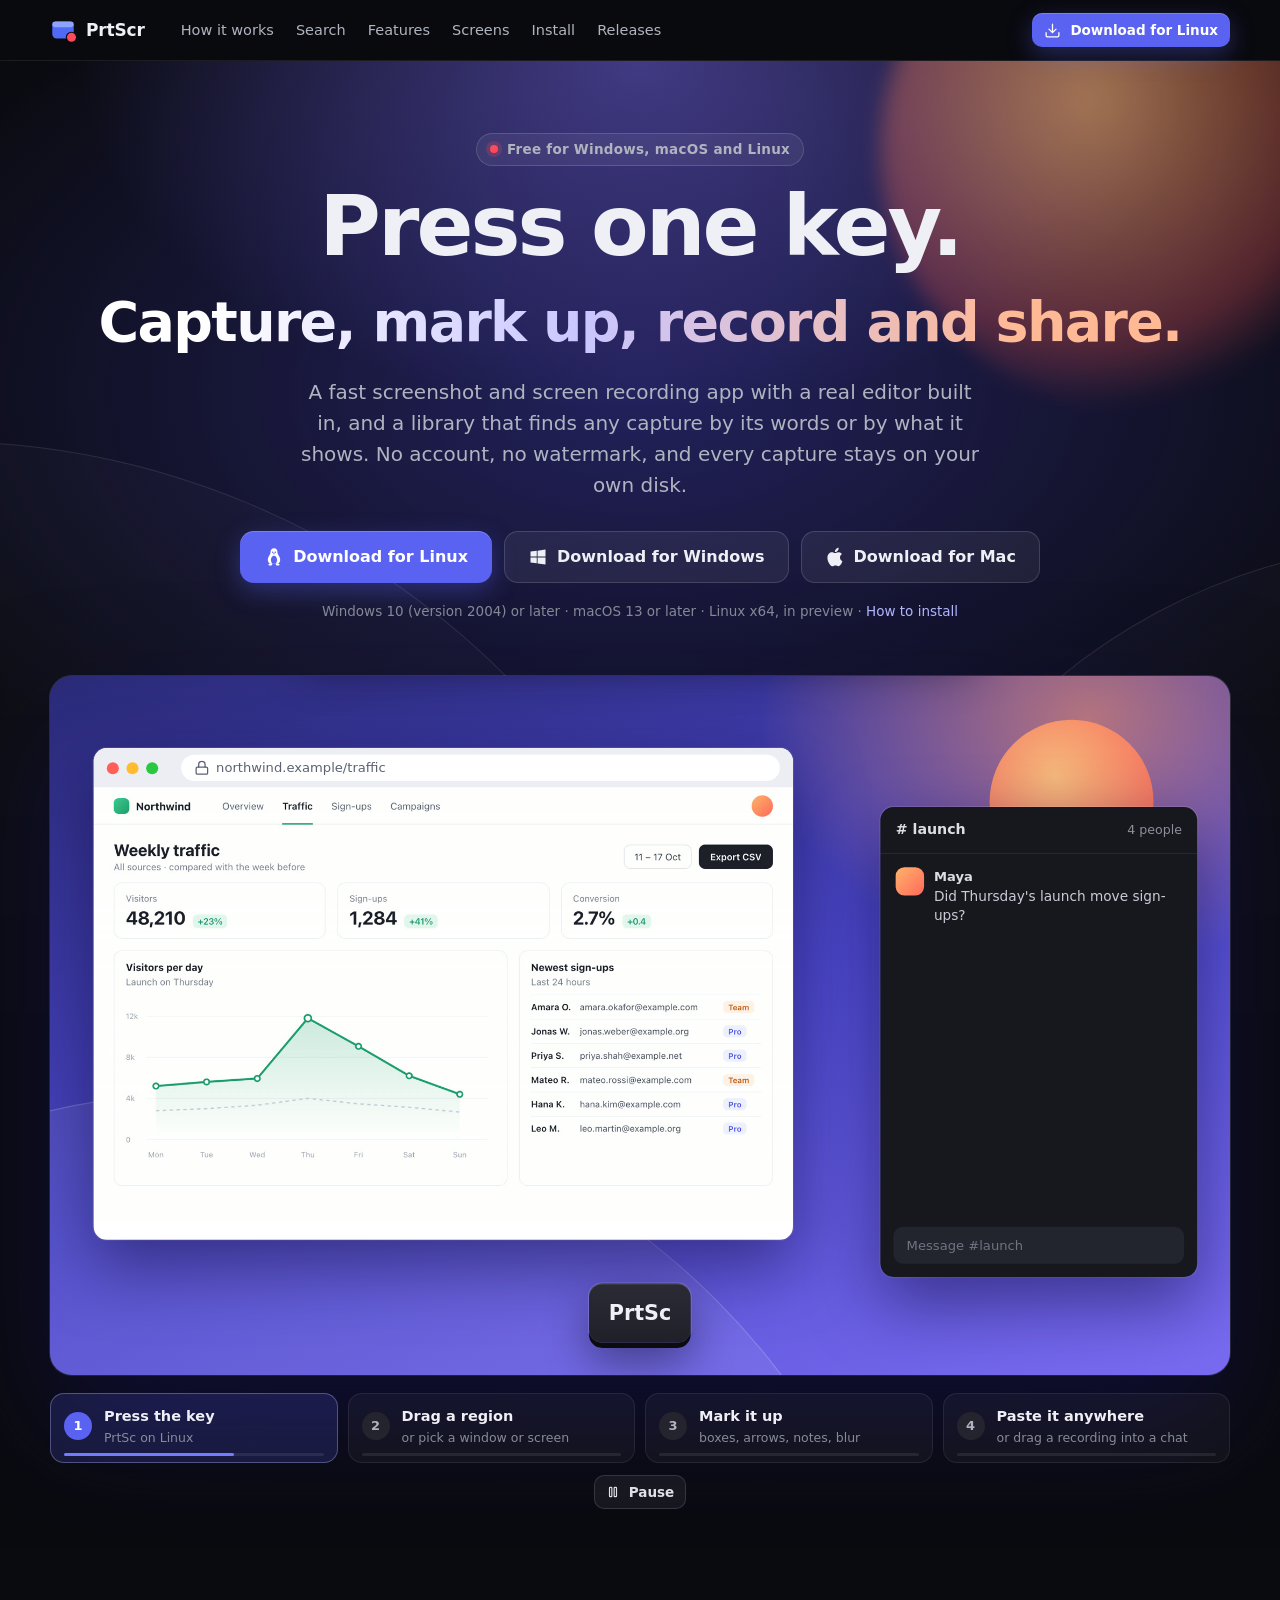
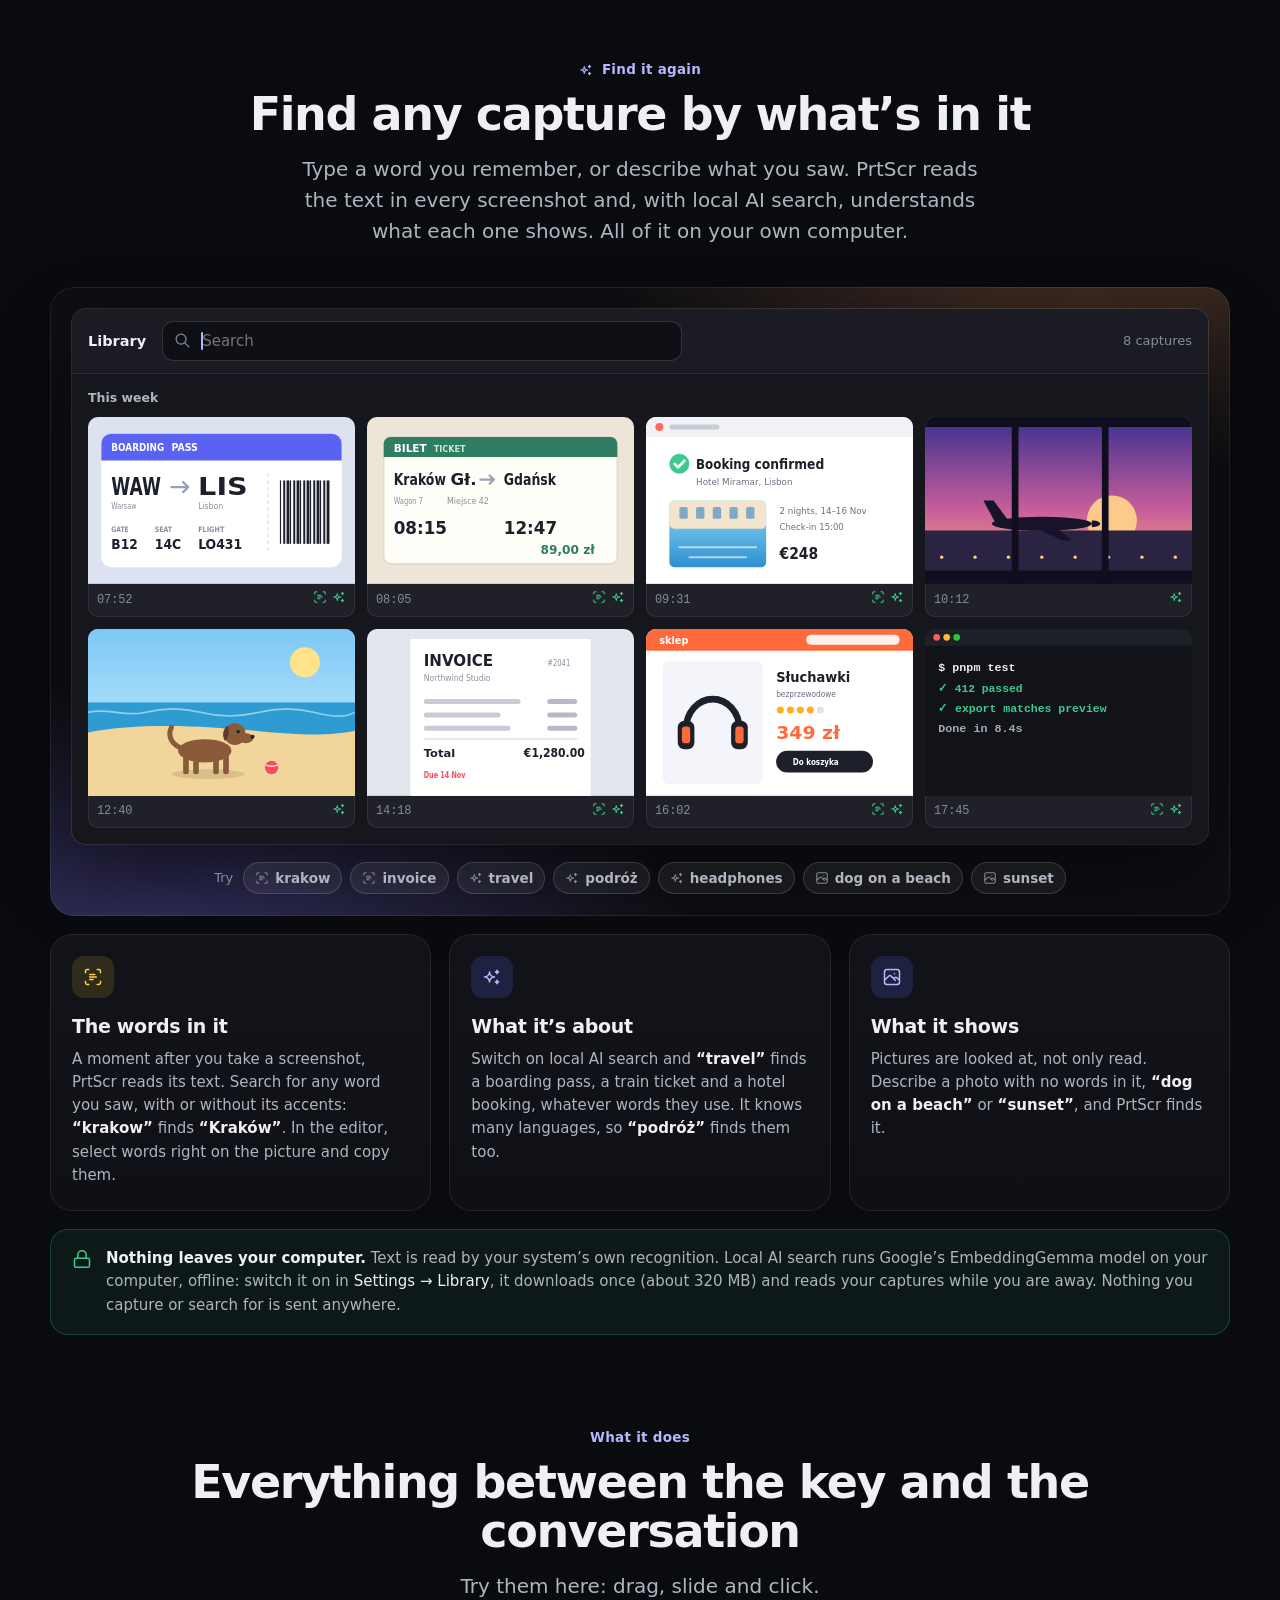
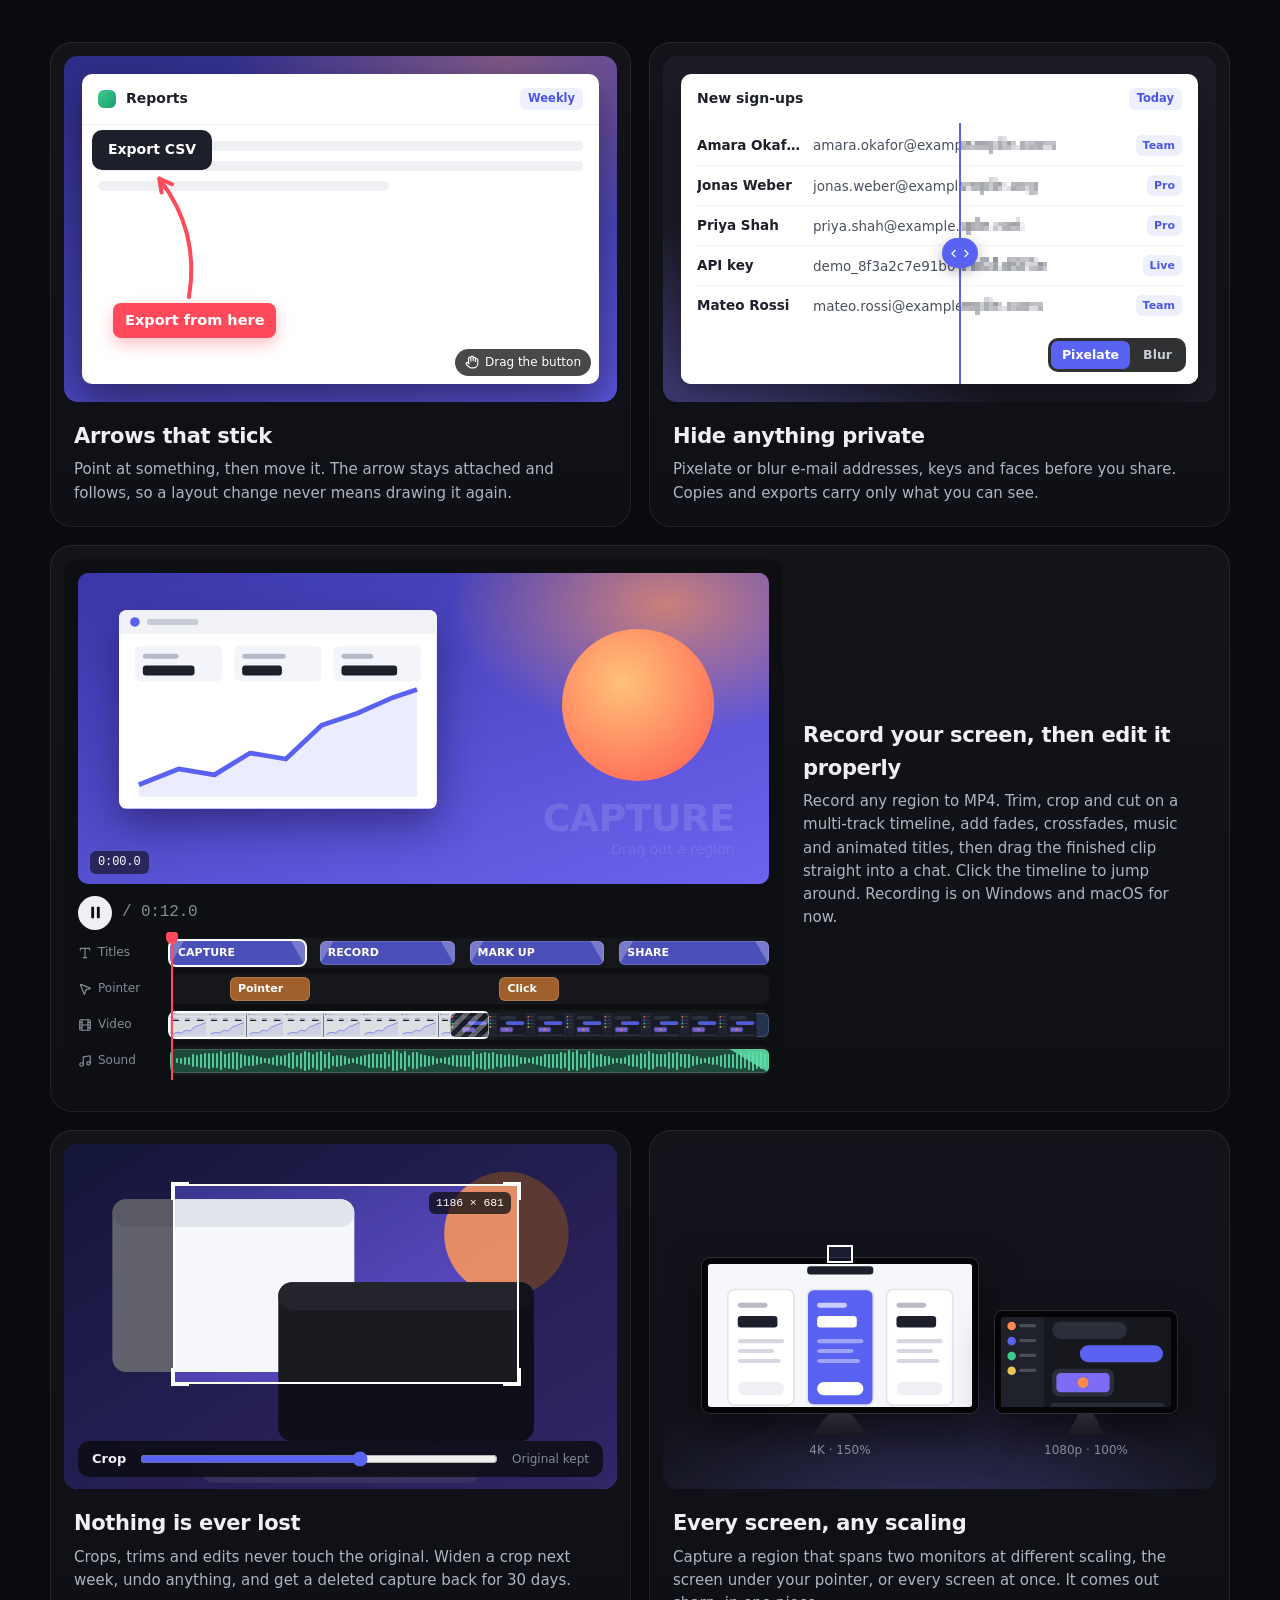
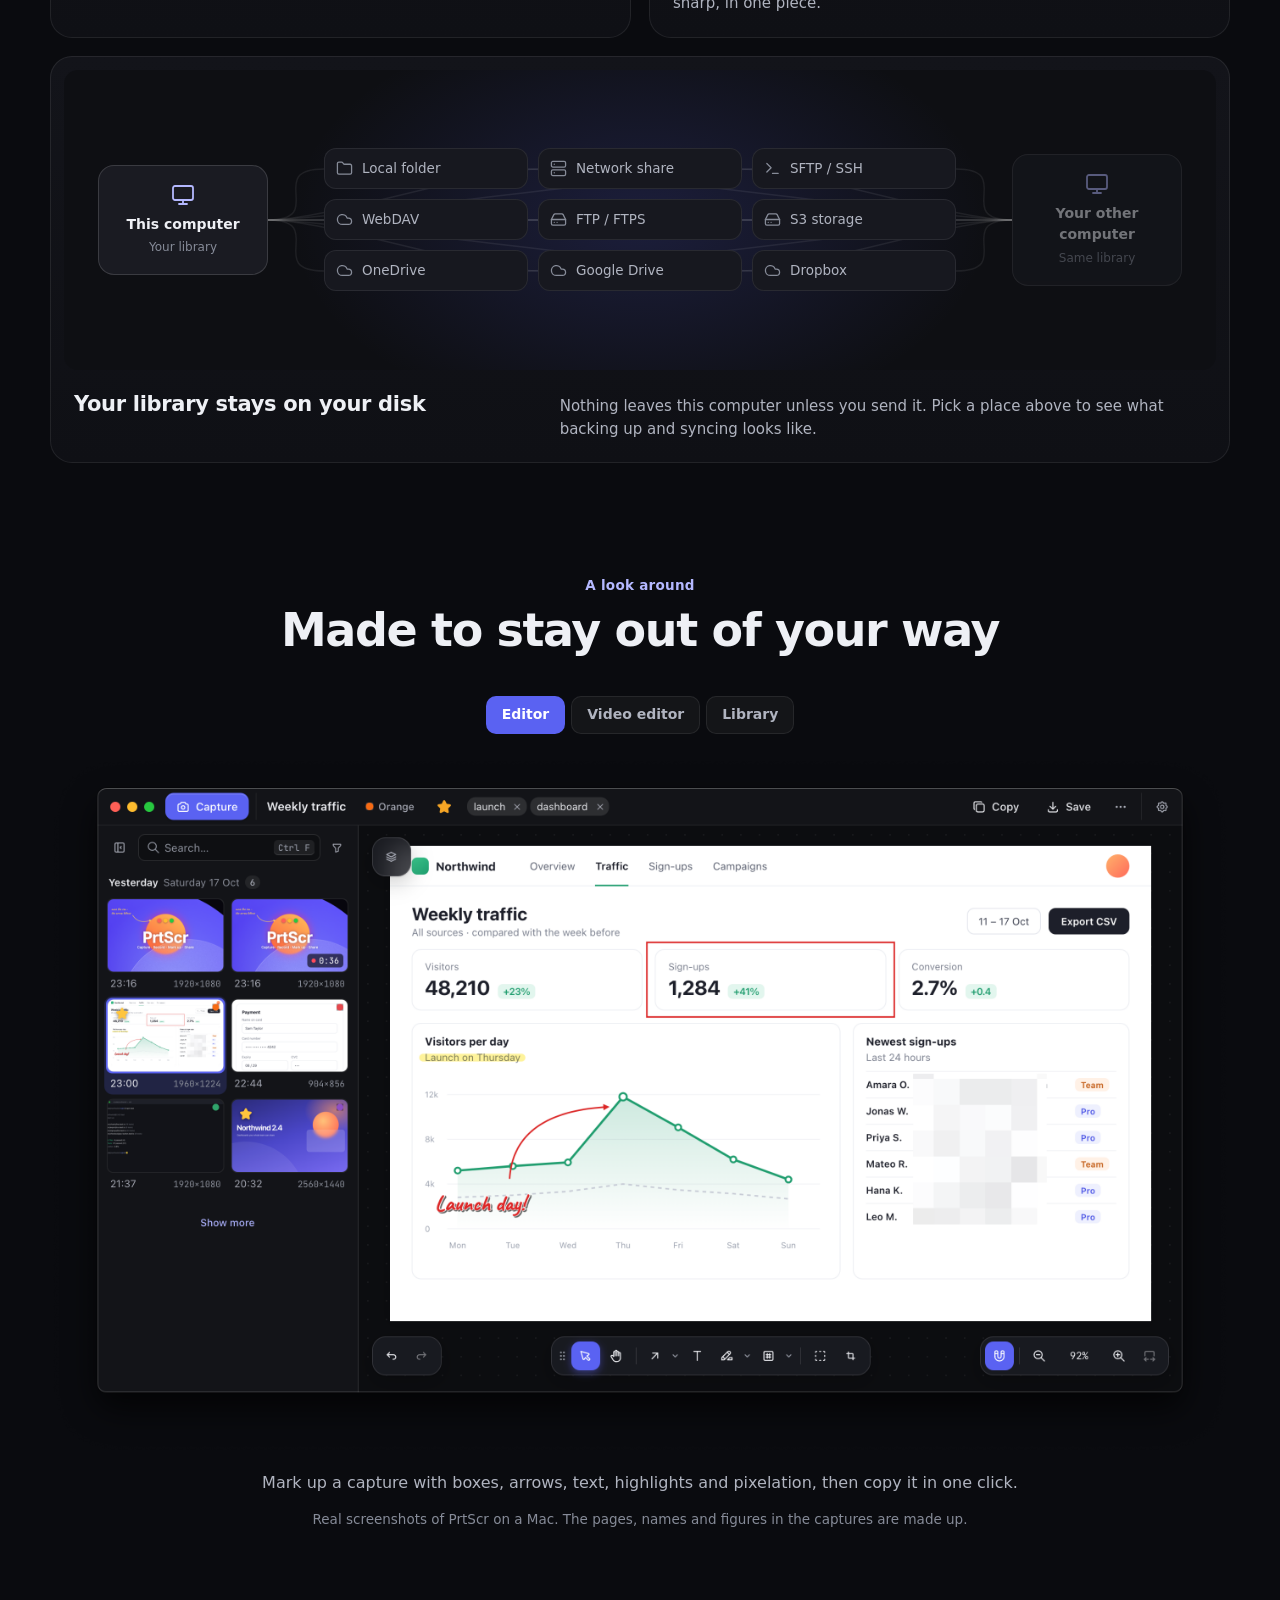
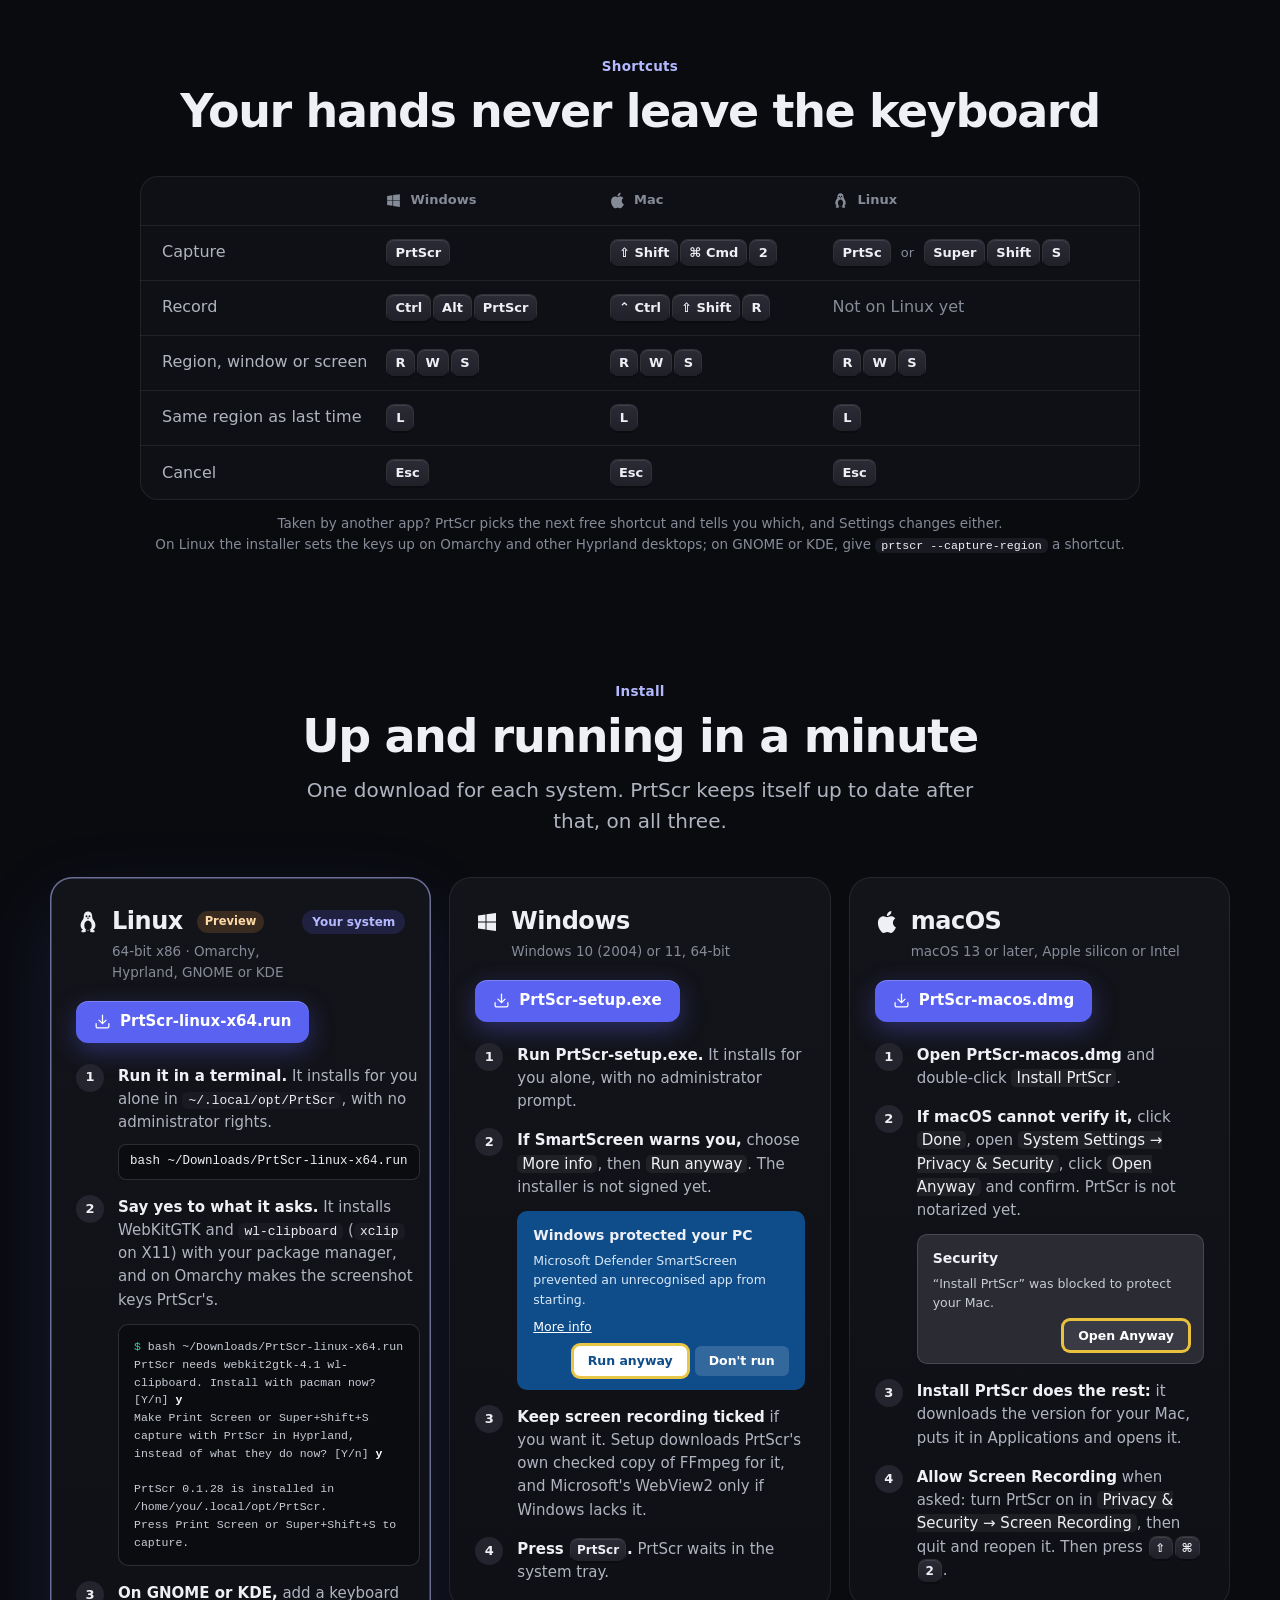
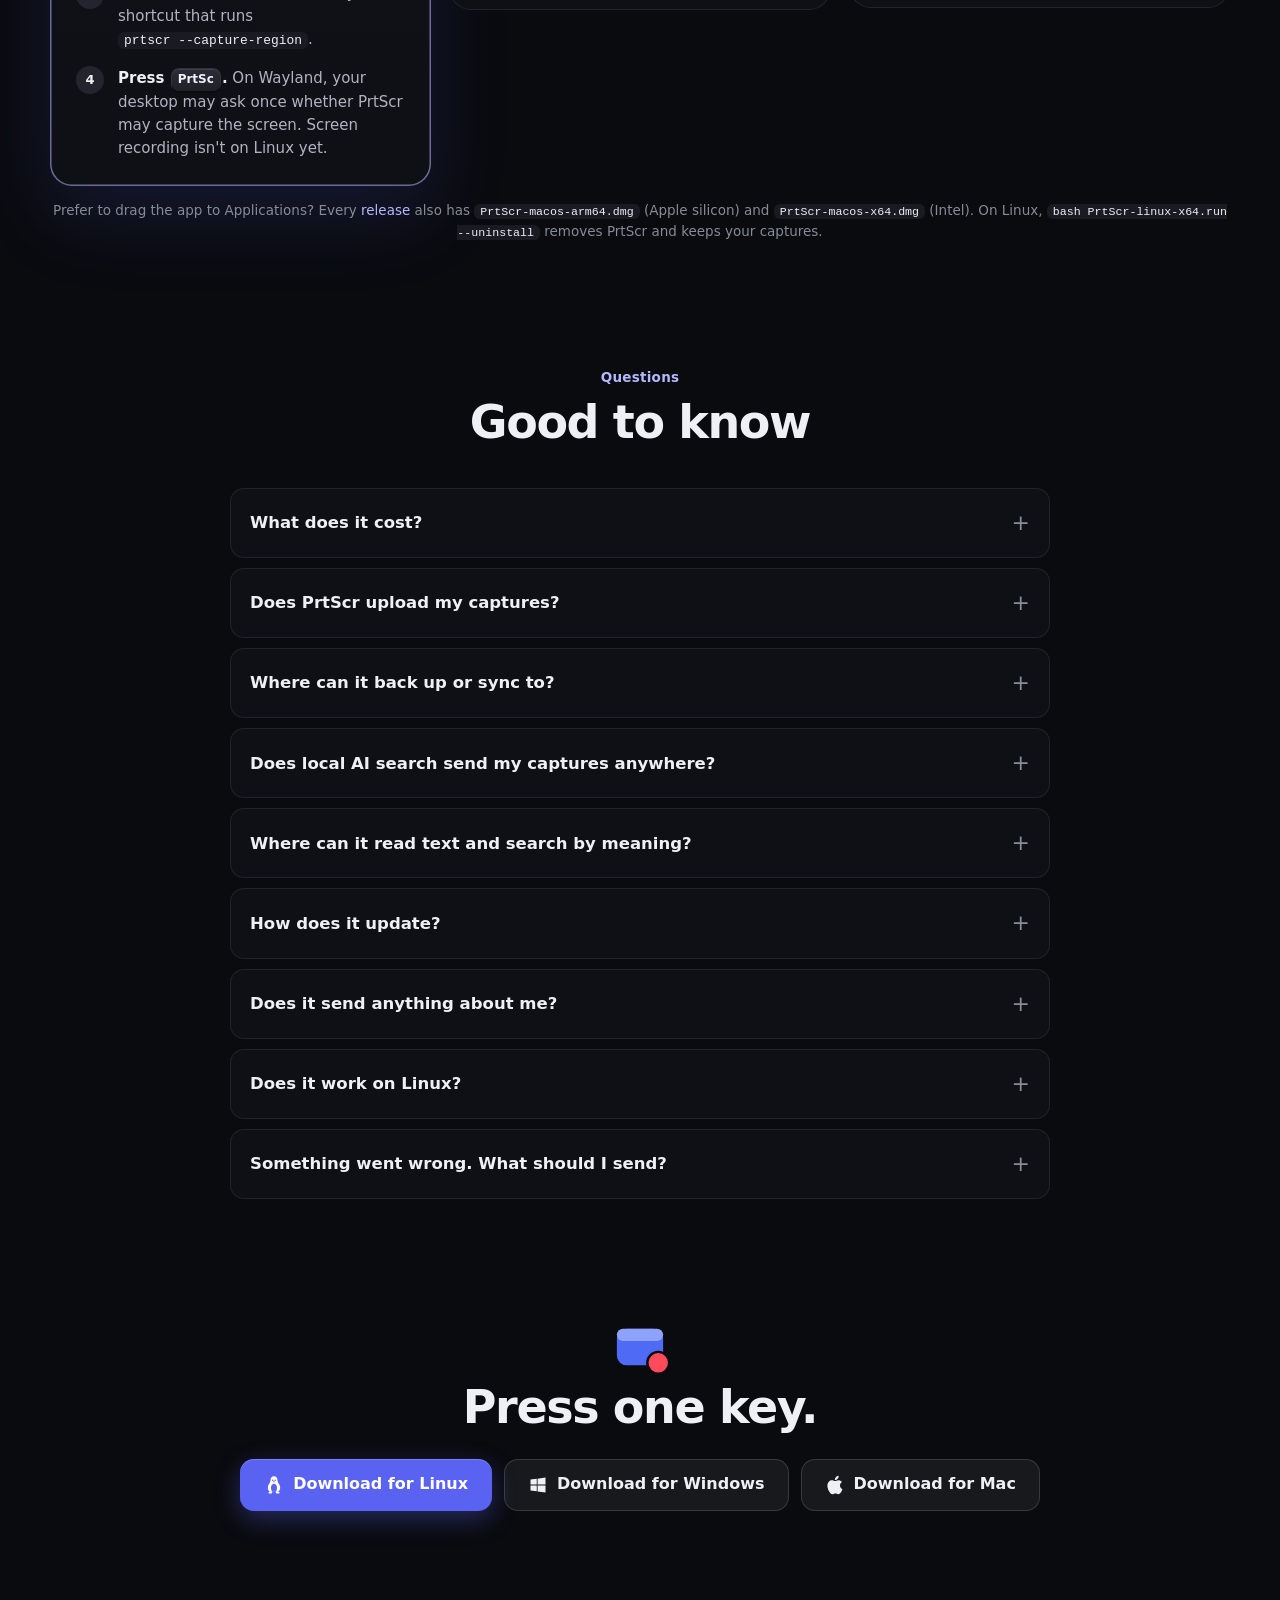
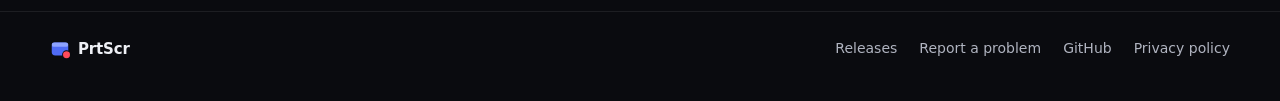
==== commit 3cb68748: "Show finding captures by their text and with local AI search on the website and in the README The we" ====
--- a/docs/index.html
+++ b/docs/index.html
@@ -4,7 +4,7 @@
 <meta charset="utf-8">
 <meta name="viewport" content="width=device-width, initial-scale=1">
 <title>PrtScr: screenshots and screen recordings for Windows, macOS and Linux</title>
-<meta name="description" content="Press one key to capture, mark up, record and share. Screenshots and screen recordings for Windows and macOS, and screenshots on Linux, with a real editor built in. No account, no watermark, and your captures stay on your disk.">
+<meta name="description" content="Press one key to capture, mark up, record and share. Screenshots and screen recordings for Windows and macOS, and screenshots on Linux, with a real editor built in, and a library you can search by the words in a capture or by what it shows, with AI that runs on your own computer. No account, no watermark, and your captures stay on your disk.">
 <meta name="theme-color" content="#0a0b0f">
 <meta property="og:title" content="PrtScr">
 <meta property="og:description" content="Press one key. Capture, mark up, record and share, all on your own machine.">
@@ -23,6 +23,7 @@
     <a class="brand" href="#top"><img src="img/icon.svg" width="26" height="26" alt="">PrtScr</a>
     <nav class="links" aria-label="Sections">
       <a href="#how">How it works</a>
+      <a href="#find">Search</a>
       <a href="#features">Features</a>
       <a href="#screens">Screens</a>
       <a href="#install">Install</a>
@@ -39,7 +40,7 @@
     <div class="wrap hero-in">
       <p class="eyebrow"><span class="dot"></span>Free for Windows, macOS and Linux<span class="ver" data-version hidden></span></p>
       <h1>Press one key.<br><span class="grad">Capture, mark up, record and share.</span></h1>
-      <p class="lede">A fast screenshot and screen recording app with a real editor built in. No account, no watermark, and every capture stays on your own disk.</p>
+      <p class="lede">A fast screenshot and screen recording app with a real editor built in, and a library that finds any capture by its words or by what it shows. No account, no watermark, and every capture stays on your own disk.</p>
       <div class="ctas">
         <a class="btn primary big" data-os-link="windows" href="https://github.com/BieleckiLtd/PrtScr-releases/releases/latest/download/PrtScr-setup.exe"><svg class="ico"><use href="#i-windows"/></svg>Download for Windows</a>
         <a class="btn ghost big" data-os-link="mac" href="https://github.com/BieleckiLtd/PrtScr-releases/releases/latest/download/PrtScr-macos.dmg"><svg class="ico"><use href="#i-apple"/></svg>Download for Mac</a>
@@ -92,6 +93,56 @@
       </ol>
       <div class="scene-ctl"><button type="button" class="btn ghost small" id="scenePlay" aria-pressed="false"><svg class="ico xs"><use href="#i-pause"/></svg><span>Pause</span></button></div>
     </div>
+  </section>
+
+  <!-- Search -->
+  <section class="find wrap" id="find">
+    <div class="sec-h">
+      <p class="eyebrow"><svg class="ico xs"><use href="#i-sparkles"/></svg>Find it again</p>
+      <h2>Find any capture by what’s in it</h2>
+      <p class="lede">Type a word you remember, or describe what you saw. PrtScr reads the text in every screenshot and, with local AI search, understands what each one shows. All of it on your own computer.</p>
+    </div>
+
+    <div class="find-demo" id="demoFind">
+      <div class="lib" id="findLib">
+        <div class="lib-bar">
+          <b class="lib-title">Library</b>
+          <label class="lib-search"><svg class="ico s"><use href="#i-search"/></svg><input id="findInput" type="search" placeholder="Search" aria-label="Search this example library" autocomplete="off" spellcheck="false"><i class="caret" aria-hidden="true"></i></label>
+          <span class="lib-count" id="findCount" aria-live="polite"></span>
+        </div>
+        <p class="lib-day">This week</p>
+        <div class="lib-grid" id="findGrid" role="list" aria-label="Example captures"></div>
+      </div>
+      <div class="find-try" role="group" aria-label="Searches to try">
+        <span>Try</span>
+        <button type="button" class="chip" data-q="krakow"><svg class="ico"><use href="#i-textScan"/></svg>krakow</button>
+        <button type="button" class="chip" data-q="invoice"><svg class="ico"><use href="#i-textScan"/></svg>invoice</button>
+        <button type="button" class="chip" data-q="travel"><svg class="ico"><use href="#i-sparkles"/></svg>travel</button>
+        <button type="button" class="chip" data-q="podróż"><svg class="ico"><use href="#i-sparkles"/></svg>podróż</button>
+        <button type="button" class="chip" data-q="headphones"><svg class="ico"><use href="#i-sparkles"/></svg>headphones</button>
+        <button type="button" class="chip" data-q="dog on a beach"><svg class="ico"><use href="#i-photo"/></svg>dog on a beach</button>
+        <button type="button" class="chip" data-q="sunset"><svg class="ico"><use href="#i-photo"/></svg>sunset</button>
+      </div>
+    </div>
+
+    <div class="ways">
+      <article class="way">
+        <span class="wi"><svg class="ico"><use href="#i-textScan"/></svg></span>
+        <h3>The words in it</h3>
+        <p>A moment after you take a screenshot, PrtScr reads its text. Search for any word you saw, with or without its accents: <q>krakow</q> finds <q>Kraków</q>. In the editor, select words right on the picture and copy them.</p>
+      </article>
+      <article class="way">
+        <span class="wi ai"><svg class="ico"><use href="#i-sparkles"/></svg></span>
+        <h3>What it’s about<span class="tag-soon" data-ai-soon hidden>Next update</span></h3>
+        <p>Switch on local AI search and <q>travel</q> finds a boarding pass, a train ticket and a hotel booking, whatever words they use. It knows many languages, so <q>podróż</q> finds them too.</p>
+      </article>
+      <article class="way">
+        <span class="wi ai"><svg class="ico"><use href="#i-photo"/></svg></span>
+        <h3>What it shows<span class="tag-soon" data-ai-soon hidden>Next update</span></h3>
+        <p>Pictures are looked at, not only read. Describe a photo with no words in it, <q>dog on a beach</q> or <q>sunset</q>, and PrtScr finds it.</p>
+      </article>
+    </div>
+    <p class="find-private"><svg class="ico"><use href="#i-lock"/></svg><span><b>Nothing leaves your computer.</b> Text is read by your system’s own recognition. Local AI search runs Google’s EmbeddingGemma model on your computer, offline: switch it on in <em>Settings → Library</em>, it downloads once (about 320 MB) and reads your captures while you are away. Nothing you capture or search for is sent anywhere.</span></p>
   </section>
 
   <!-- Features -->
@@ -305,6 +356,8 @@
       <details><summary>What does it cost?</summary><p>Nothing. There is no account, no subscription and no watermark.</p></details>
       <details><summary>Does PrtScr upload my captures?</summary><p>No. Every capture is kept in a library on your disk. Copying, saving and dragging are the only ways anything leaves, unless you connect a backup or sync location yourself in <em>Settings → Library and files</em>.</p></details>
       <details><summary>Where can it back up or sync to?</summary><p>A local folder, a network share, a mounted NFS folder, SFTP, WebDAV, FTP or FTPS, S3-compatible storage, OneDrive, Google Drive or Dropbox, as many as you like. Connect two computers to the same place and captures, edits and deletions travel both ways. Competing edits are kept as copies, never overwritten.</p></details>
+      <details><summary>Does local AI search send my captures anywhere?</summary><p>No. It runs an AI model, Google’s EmbeddingGemma, on your own computer, with no account and no internet connection. Switch it on in <em>Settings → Library</em>: the model downloads once, about 320 MB, and PrtScr reads your captures into it while you are away from the computer. Nothing you capture or search for leaves your computer, and switching it off stops it reading anything more.</p></details>
+      <details><summary>Where can it read text and search by meaning?</summary><p>Reading text uses your system’s own recognition, built into Windows and macOS; on Linux it uses tesseract, which the installer offers to add. Settings chooses the language to read, and the editor can read a picture again in another one. Local AI search runs on Windows, on Linux and on Macs with Apple silicon; on an Intel Mac it says it cannot run there.</p></details>
       <details><summary>How does it update?</summary><p>It downloads the next version in the background and switches to it when you choose <em>Restart to update</em>, when you are away, or the next time it starts. Settings can turn that off, and <em>Check for updates</em> is always there.</p></details>
       <details><summary>Does it send anything about me?</summary><p>Only if you turn on <em>Send anonymous error reports</em>. A report says what failed and where in PrtScr, with names, folders and e-mail addresses taken out, and nothing you captured or copied. Settings lists each one exactly as it was sent.</p></details>
       <details><summary>Does it work on Linux?</summary><p>Yes, as a preview. Screenshots, the library and the editor work on Omarchy and other Hyprland setups, GNOME and KDE, on Wayland or X11, on 64-bit x86. Not there yet: screen recording, picking a window to capture outside Hyprland, and backup locations that need a password or a sign-in.</p></details>
--- a/docs/site.css
+++ b/docs/site.css
@@ -207,6 +207,70 @@
 .sec-h .eyebrow { margin-bottom: 10px; }
 h2 { font-size: clamp(30px, 4vw, 46px); line-height: 1.08; letter-spacing: -0.03em; margin: 0 0 14px; }
 .sec-h .lede { margin-bottom: 0; }
+
+/* Find it again: a made-up library to search, by its words and by what it shows */
+section.find { padding-top: 110px; }
+.find .eyebrow .ico { color: var(--accent-ink); }
+.find-demo { position: relative; border-radius: 24px; padding: 22px; box-shadow: inset 0 0 0 1px var(--line);
+  background: radial-gradient(700px 360px at 88% -10%, rgba(255, 150, 90, 0.26), transparent 70%), radial-gradient(800px 420px at 8% 110%, rgba(122, 108, 242, 0.38), transparent 70%), #0e0f13; }
+.lib { border-radius: 14px; overflow: hidden; background: #16171d; box-shadow: 0 30px 80px rgba(0, 0, 0, 0.45), 0 0 0 1px var(--line-2); }
+.lib-bar { display: flex; align-items: center; gap: 16px; padding: 12px 16px; background: #1b1c23; border-bottom: 1px solid var(--line); }
+.lib-title { font-size: 14.5px; }
+.lib-search { position: relative; flex: 1; max-width: 520px; display: flex; align-items: center; gap: 9px; height: 40px; padding: 0 12px; border-radius: 11px; background: #0f1015; box-shadow: inset 0 0 0 1px var(--line-2); color: var(--text-3); cursor: text; }
+.lib-search:focus-within { box-shadow: inset 0 0 0 2px var(--accent); }
+.lib-search input { flex: 1; min-width: 0; height: 100%; border: 0; outline: 0; background: transparent; color: var(--text); font: inherit; font-size: 15px; }
+.lib-search input::-webkit-search-cancel-button { filter: grayscale(1) brightness(1.6); cursor: pointer; }
+.lib-search .caret { position: absolute; top: 11px; width: 2px; height: 18px; border-radius: 1px; background: var(--accent-ink); opacity: 0; pointer-events: none; }
+.lib.auto .lib-search:not(:focus-within) .caret { opacity: 1; animation: caret 1.05s steps(1) infinite; }
+@keyframes caret { 50% { opacity: 0; } }
+.lib-count { margin-left: auto; font-size: 13px; color: var(--text-3); white-space: nowrap; }
+.lib-day { margin: 0; padding: 14px 16px 0; font-size: 12.5px; font-weight: 650; color: var(--text-2); }
+.lib-grid { display: grid; grid-template-columns: repeat(4, 1fr); gap: 12px; padding: 10px 16px 16px; }
+.tile { position: relative; border-radius: 10px; background: #1f2028; box-shadow: inset 0 0 0 1px var(--line); transition: opacity 0.35s ease, filter 0.35s ease, transform 0.35s ease, box-shadow 0.35s ease; }
+.tile .th { aspect-ratio: 16 / 10; border-radius: 10px 10px 0 0; overflow: hidden; }
+.tile .th svg { width: 100%; height: 100%; display: block; }
+.tile .th .hl { transition: opacity 0.25s ease; }
+.tile .th .hl.lit { opacity: 0.8; }
+.tile footer { display: flex; align-items: center; gap: 6px; padding: 6px 9px 7px; font-size: 12px; color: var(--text-3); }
+.tile .marks { margin-left: auto; display: flex; gap: 5px; color: var(--ok); }
+.tile .marks .ico { width: 14px; height: 14px; }
+.lib.searching .tile:not(.hit) { opacity: 0.2; filter: saturate(0.2); }
+.tile.hit { box-shadow: 0 0 0 2px var(--accent-2), 0 12px 30px rgba(90, 98, 242, 0.35); transform: translateY(-2px); }
+.tile .why { position: absolute; right: 8px; top: 8px; display: inline-flex; align-items: center; gap: 5px; padding: 3px 9px 3px 7px; border-radius: 999px; font-size: 11.5px; font-weight: 650; color: #fff; background: rgba(12, 13, 16, 0.86); opacity: 0; transform: translateY(-4px); transition: opacity 0.25s ease, transform 0.25s ease; pointer-events: none; }
+.tile .why .ico { width: 13px; height: 13px; }
+.tile.hit .why { opacity: 1; transform: none; }
+.tile.by-text .why .ico { color: #ffd23f; }
+.tile.by-ai .why { background: linear-gradient(135deg, rgba(90, 98, 242, 0.96), rgba(150, 104, 255, 0.96)); }
+.find-try { display: flex; flex-wrap: wrap; align-items: center; justify-content: center; gap: 8px; margin-top: 18px; }
+.find-try > span { font-size: 13px; color: var(--text-3); margin-right: 2px; }
+.chip { display: inline-flex; align-items: center; gap: 6px; height: 32px; padding: 0 12px; border: 0; border-radius: 999px; cursor: pointer; background: rgba(255, 255, 255, 0.06); box-shadow: inset 0 0 0 1px var(--line-2); color: var(--text-2); font-size: 13.5px; font-weight: 550; }
+.chip:hover { color: var(--text); background: rgba(255, 255, 255, 0.1); }
+.chip .ico { width: 14px; height: 14px; color: var(--text-3); }
+.chip[aria-pressed="true"] { background: var(--accent); color: #fff; box-shadow: none; }
+.chip[aria-pressed="true"] .ico { color: #fff; }
+.ways { display: grid; grid-template-columns: repeat(3, 1fr); gap: 18px; margin-top: 18px; }
+.way { padding: 22px 22px 24px; border-radius: 22px; background: linear-gradient(180deg, var(--card), var(--bg-2)); box-shadow: inset 0 0 0 1px var(--line); }
+.way .wi { width: 42px; height: 42px; display: grid; place-items: center; border-radius: 12px; background: rgba(255, 210, 63, 0.12); color: #ffd23f; }
+.way .wi.ai { background: var(--accent-soft); color: var(--accent-ink); }
+.way h3 { display: flex; align-items: center; flex-wrap: wrap; gap: 10px; font-size: 19px; letter-spacing: -0.015em; margin: 14px 0 6px; }
+.way p { margin: 0; color: var(--text-2); font-size: 15px; }
+.way q { color: var(--text); font-weight: 600; }
+.tag-soon { font-size: 11.5px; font-weight: 650; letter-spacing: 0.01em; padding: 2px 8px; border-radius: 6px; color: var(--accent-ink); background: var(--accent-soft); }
+.find-private { display: flex; align-items: flex-start; gap: 14px; margin: 18px 0 0; padding: 18px 22px; border-radius: 18px; background: rgba(60, 203, 143, 0.07); box-shadow: inset 0 0 0 1px rgba(60, 203, 143, 0.24); color: var(--text-2); font-size: 15px; }
+.find-private .ico { color: var(--ok); margin-top: 2px; }
+.find-private b { color: var(--text); }
+.find-private em { font-style: normal; color: var(--text); }
+@media (max-width: 900px) {
+  .ways { grid-template-columns: 1fr; }
+  .lib-grid { grid-template-columns: repeat(2, 1fr); }
+}
+@media (max-width: 560px) {
+  .find-demo { padding: 10px; border-radius: 18px; }
+  .lib-bar { gap: 10px; padding: 10px; }
+  .lib-title, .lib-count { display: none; }
+  .lib-grid { gap: 8px; padding: 8px 10px 12px; }
+  .lib-day { padding: 12px 10px 0; }
+}
 
 /* Bento of demos */
 .bento { display: grid; grid-template-columns: repeat(2, 1fr); gap: 18px; }
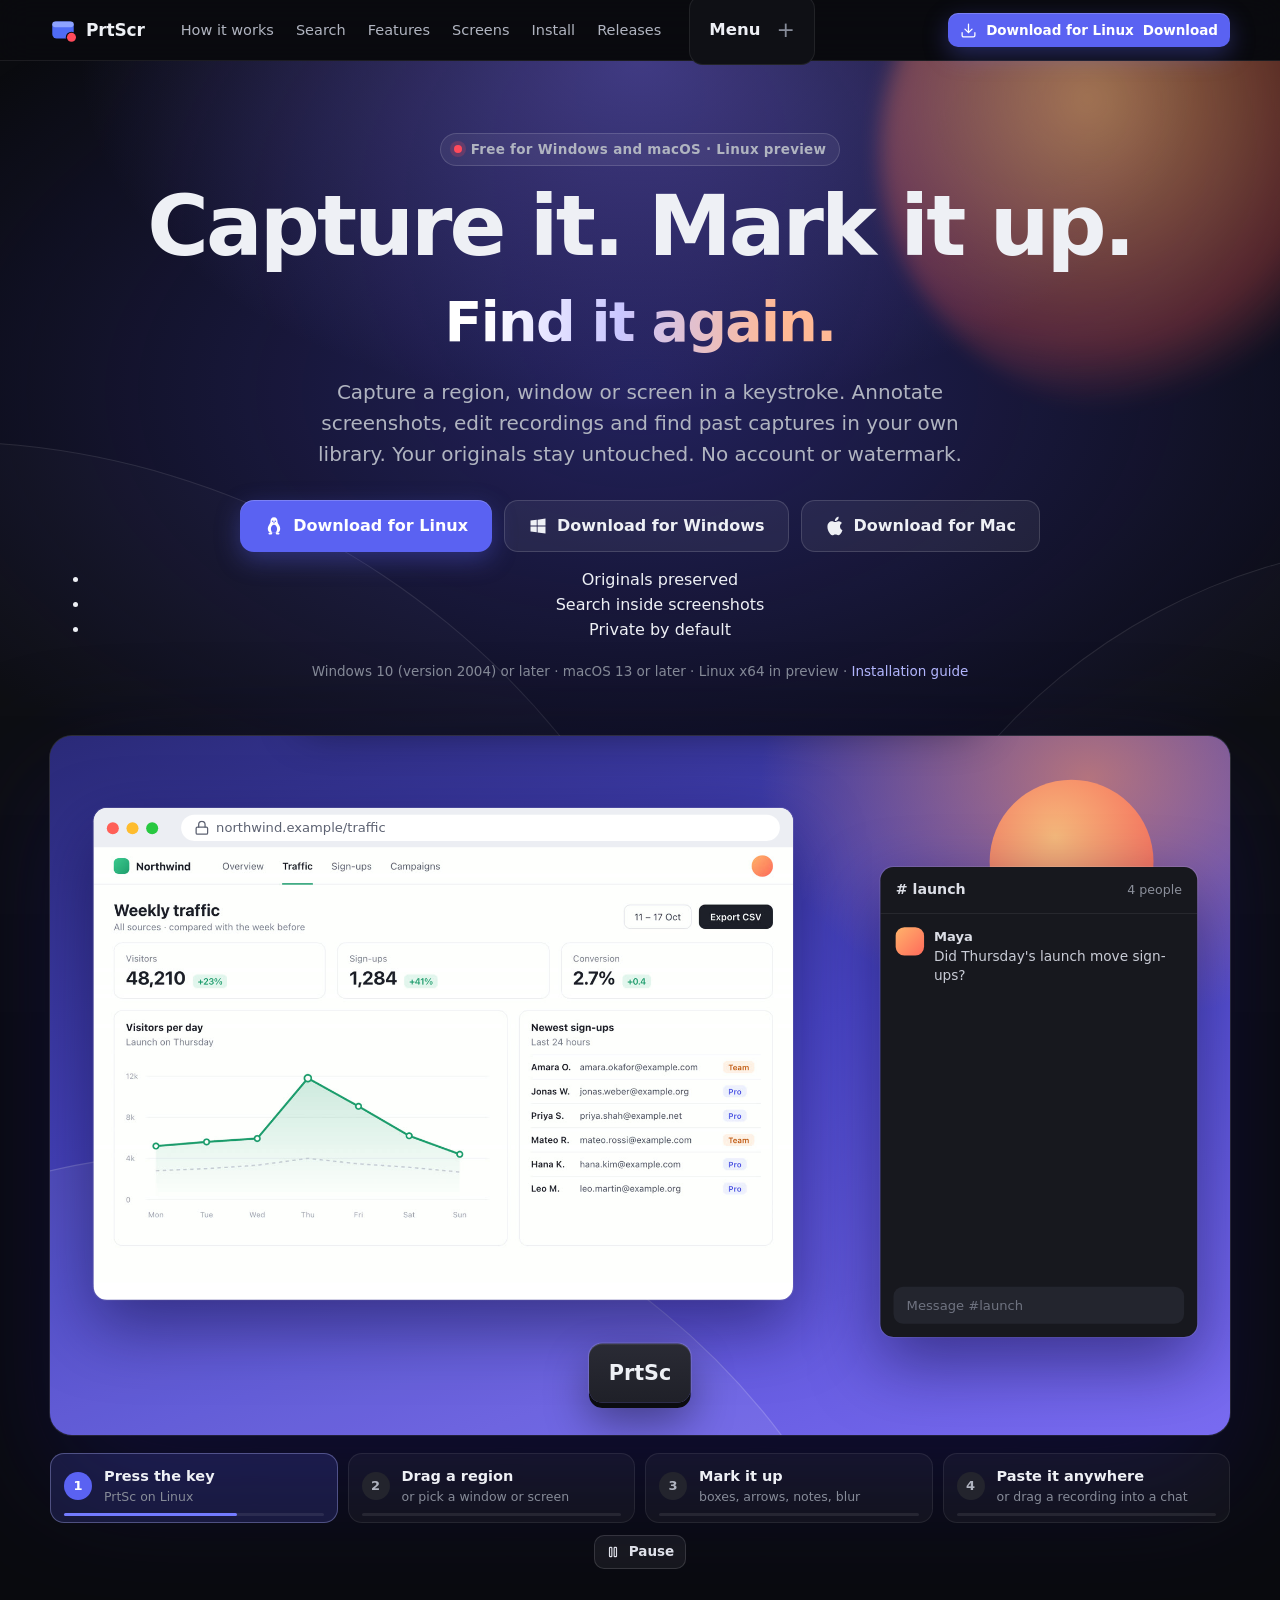
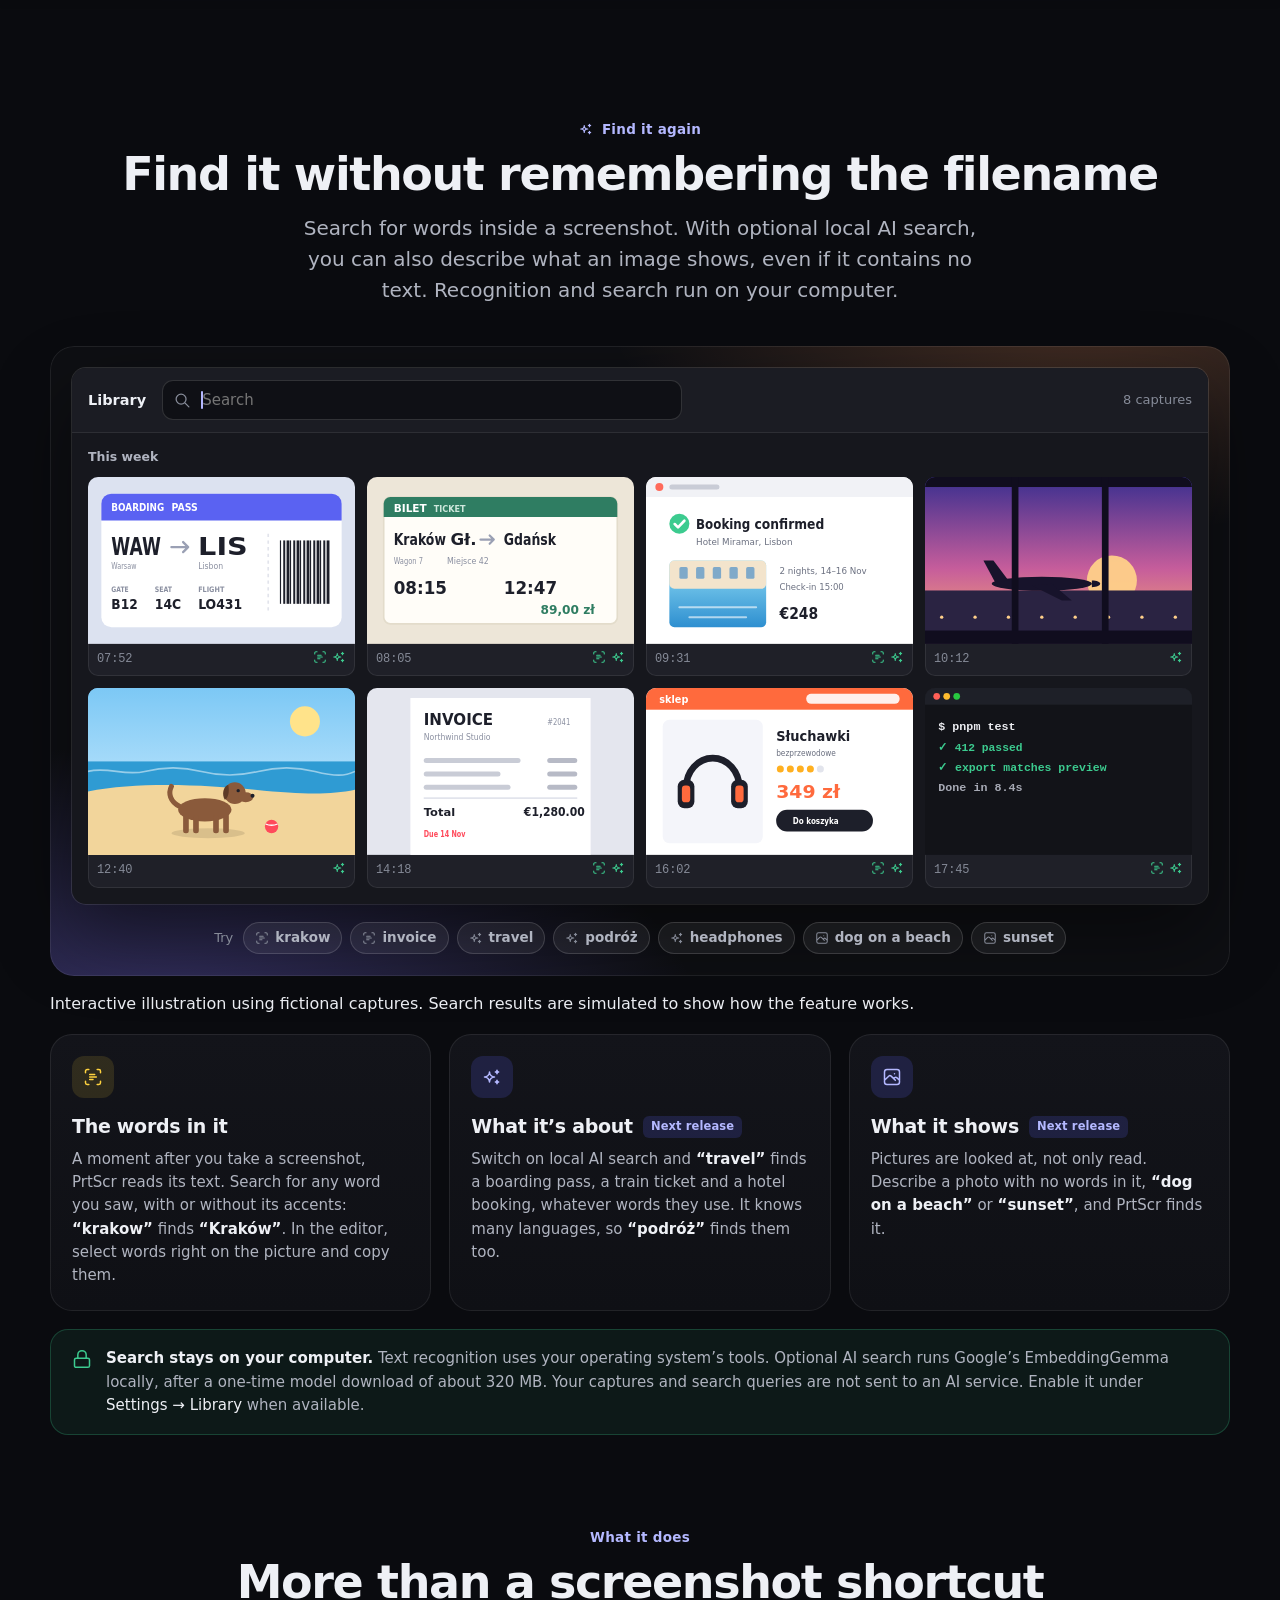
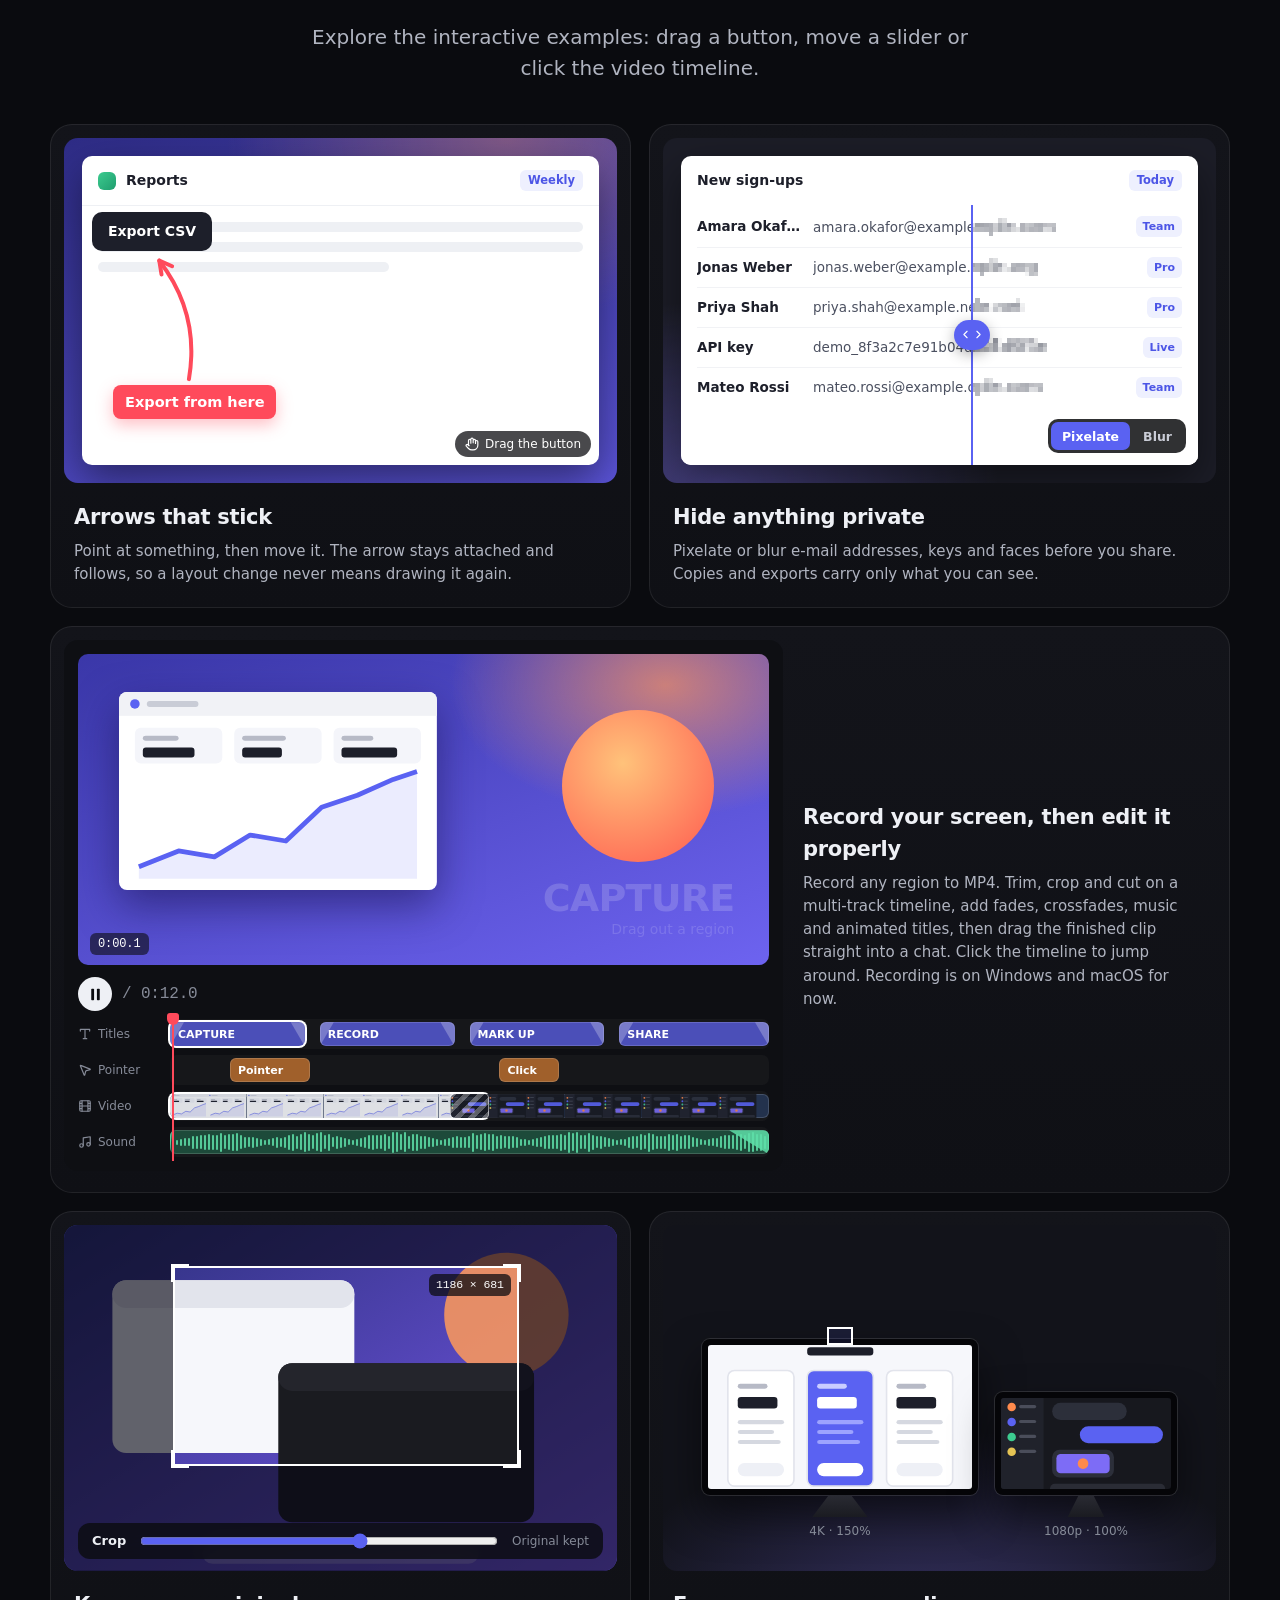
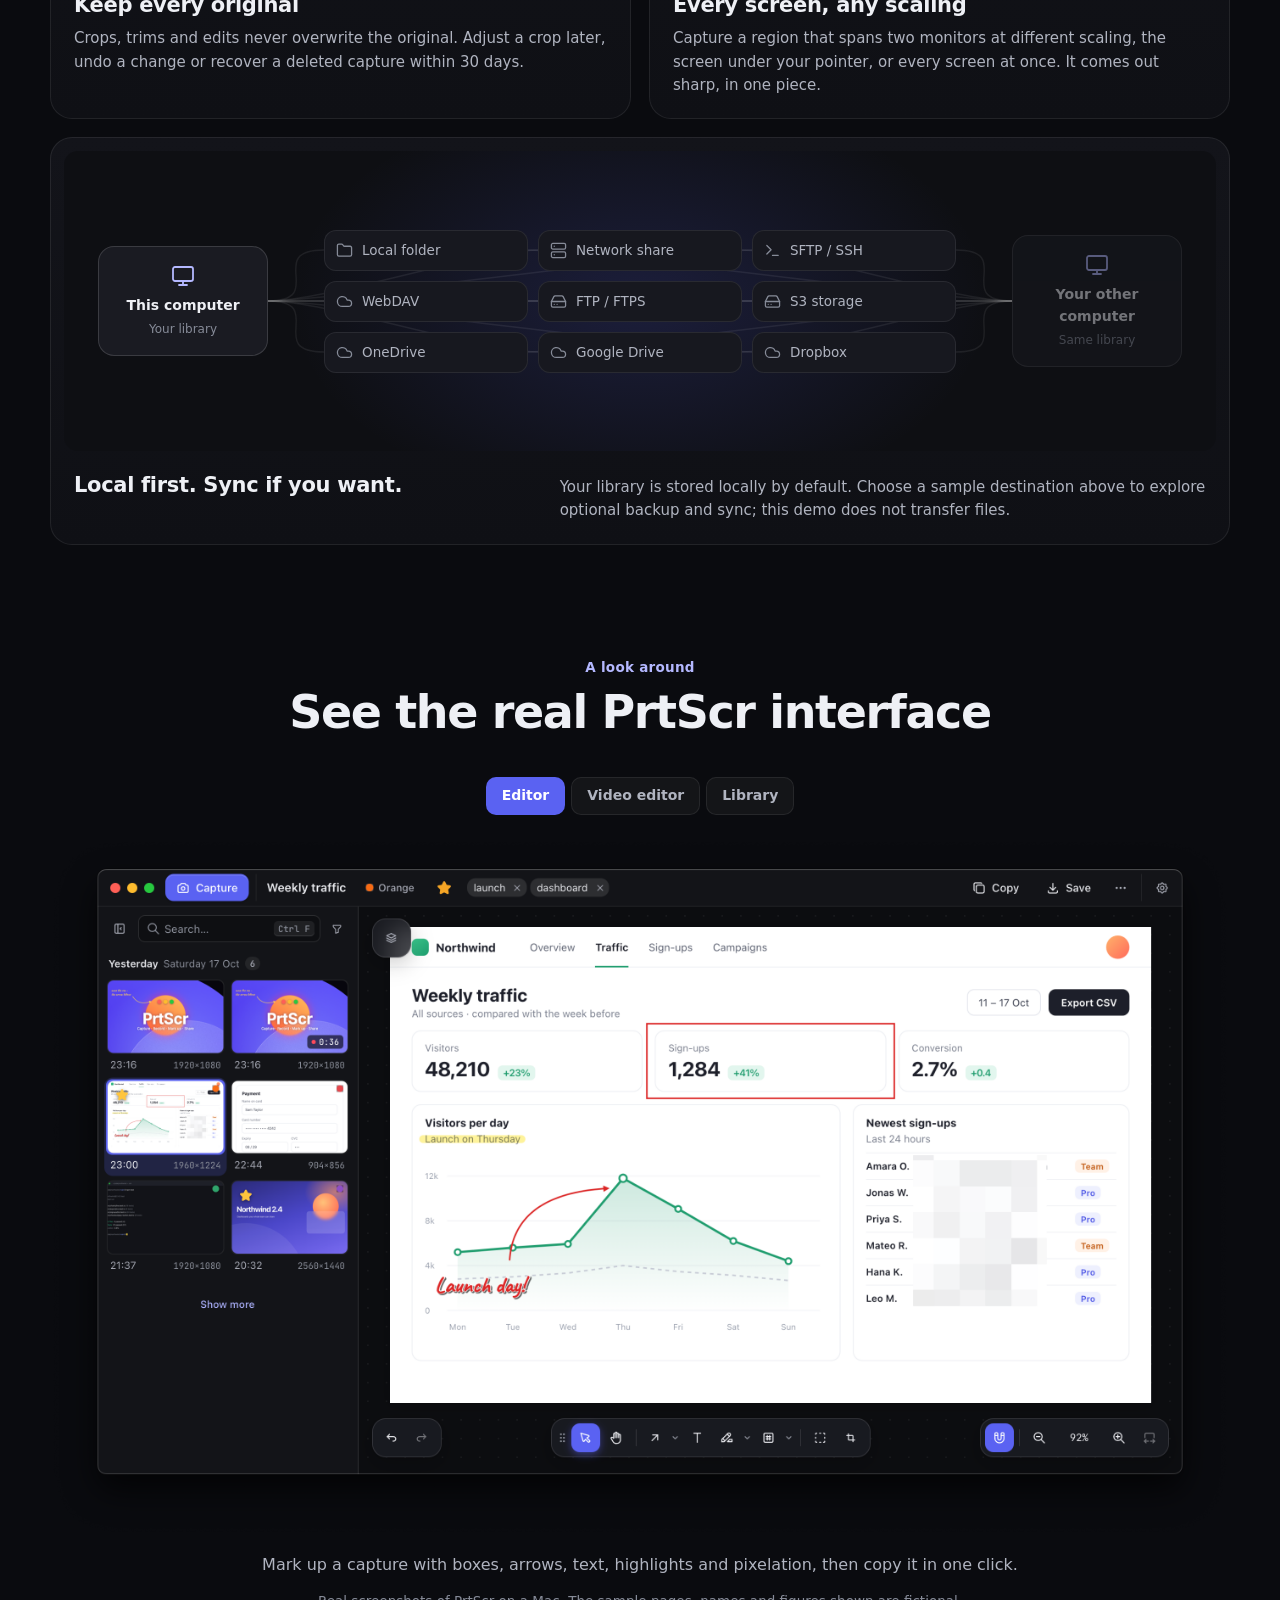
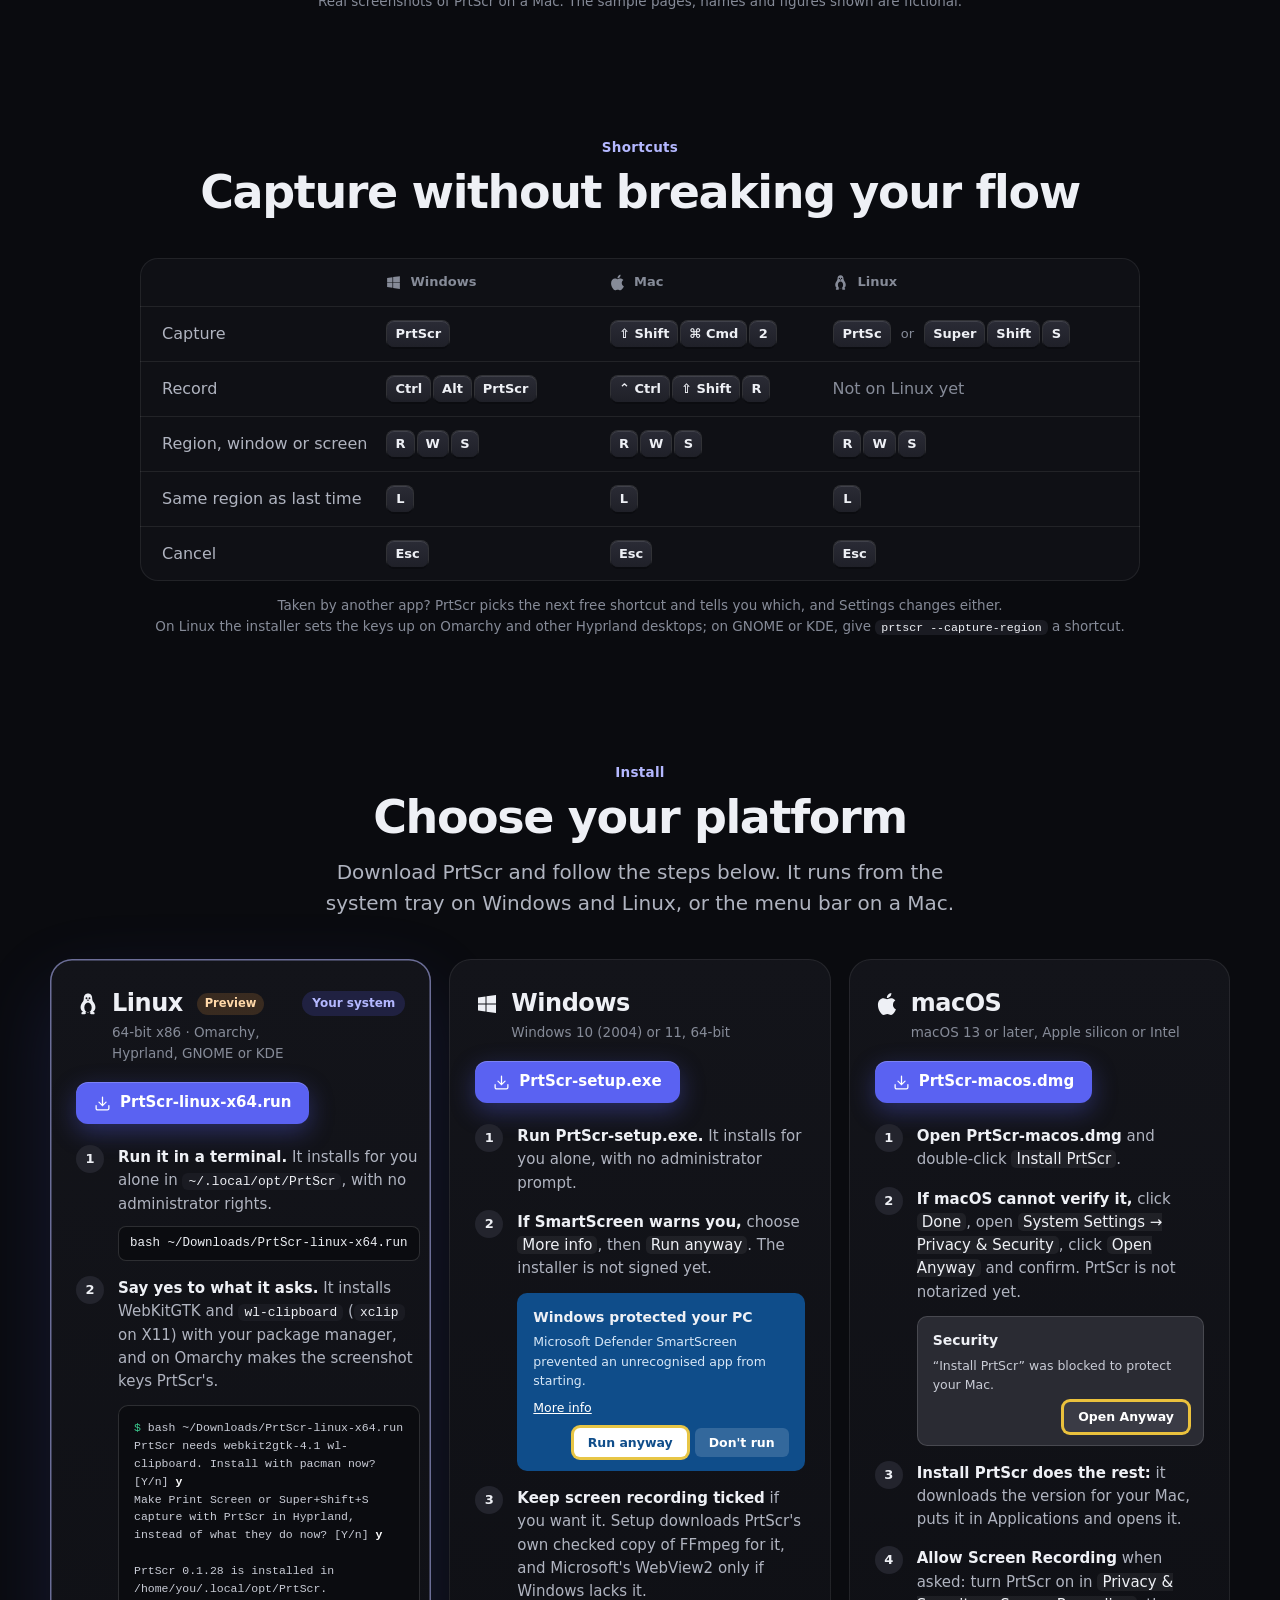
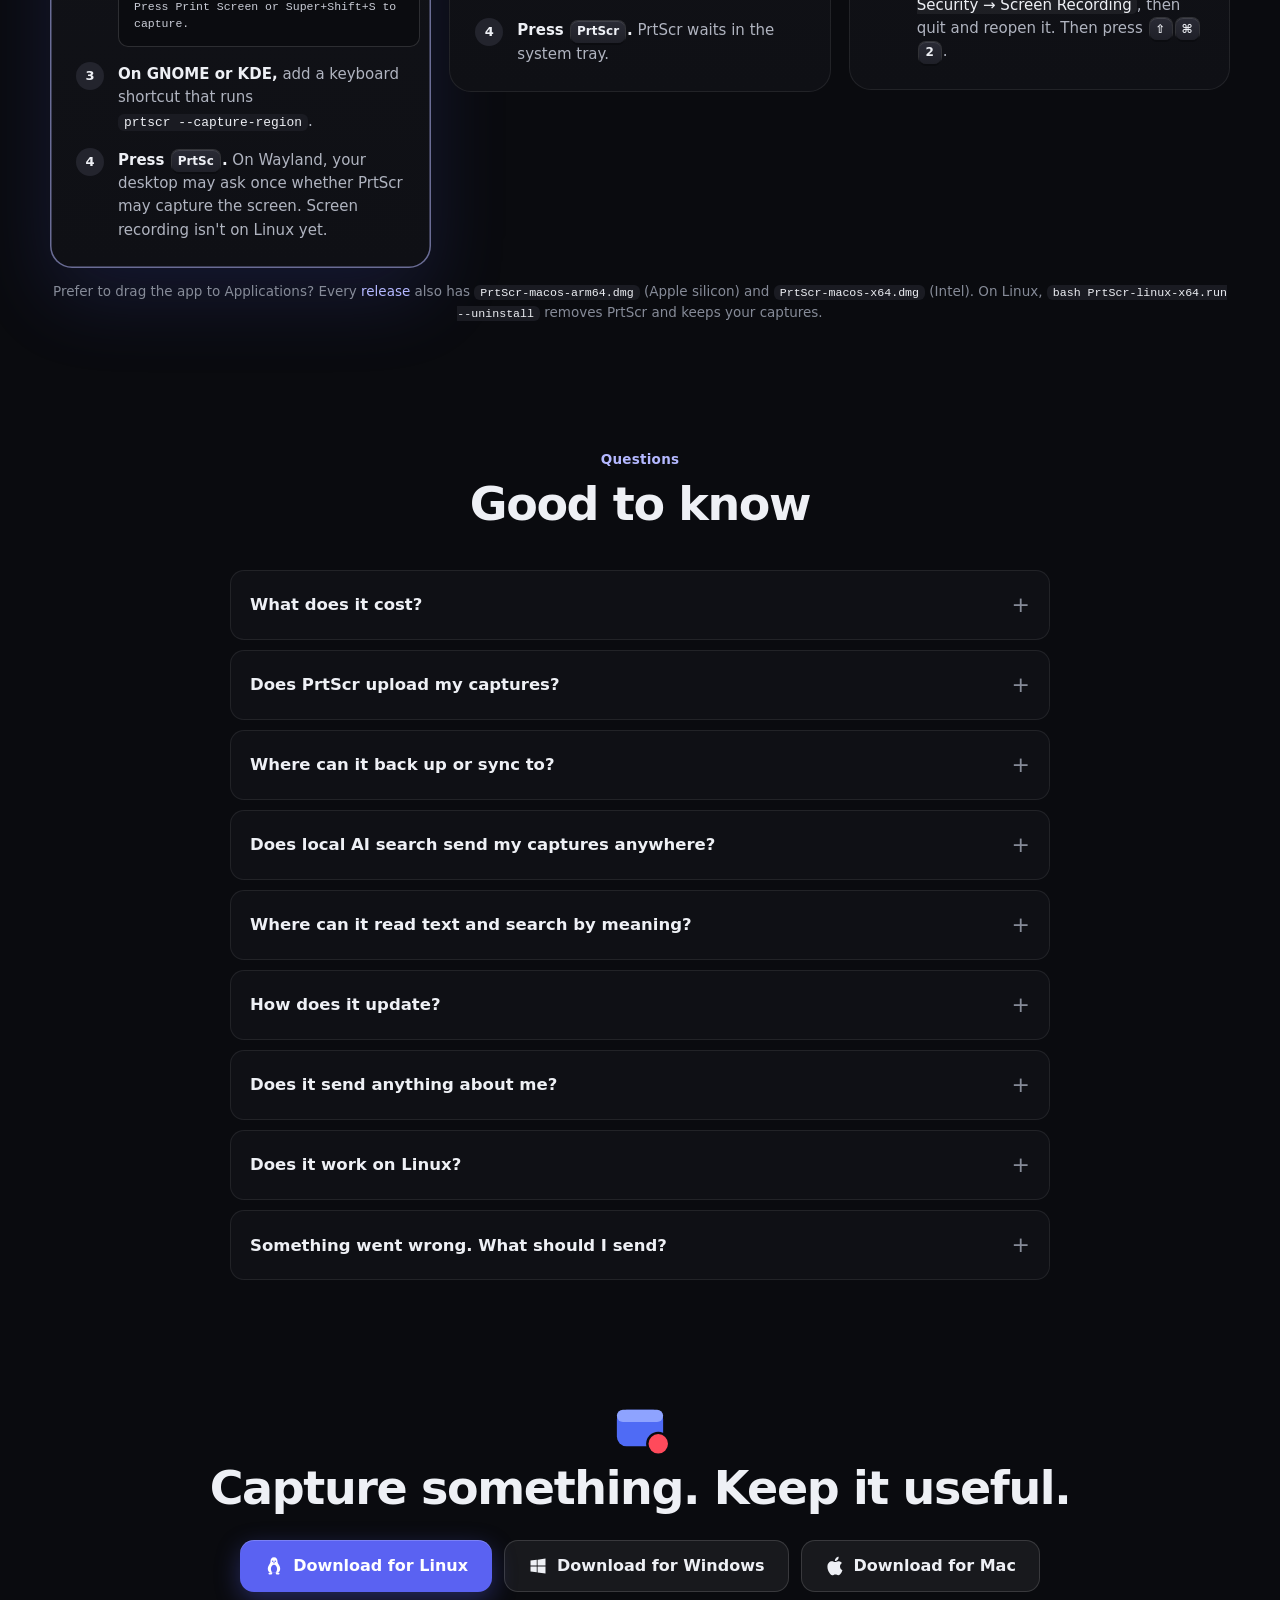
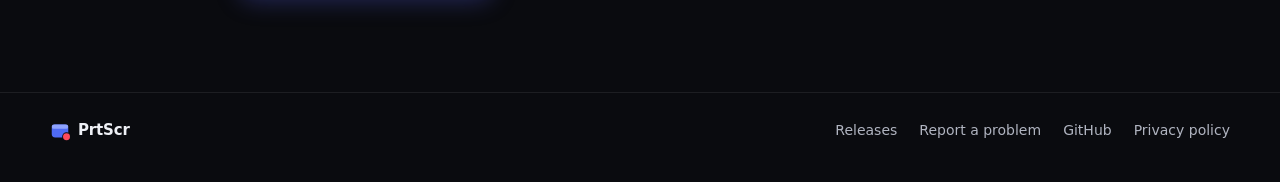
==== commit 8aadcdb3: "docs: clarify PrtScr landing page content" ====
--- a/docs/index.html
+++ b/docs/index.html
@@ -3,11 +3,11 @@
 <head>
 <meta charset="utf-8">
 <meta name="viewport" content="width=device-width, initial-scale=1">
-<title>PrtScr: screenshots and screen recordings for Windows, macOS and Linux</title>
-<meta name="description" content="Press one key to capture, mark up, record and share. Screenshots and screen recordings for Windows and macOS, and screenshots on Linux, with a real editor built in, and a library you can search by the words in a capture or by what it shows, with AI that runs on your own computer. No account, no watermark, and your captures stay on your disk.">
+<title>PrtScr | Capture, annotate, record and find screenshots</title>
+<meta name="description" content="PrtScr is a free screenshot and screen recording app for Windows and macOS, with Linux screenshot support in preview. Capture, annotate and edit without losing the original. Find screenshots in your local library. No account or watermark.">
 <meta name="theme-color" content="#0a0b0f">
 <meta property="og:title" content="PrtScr">
-<meta property="og:description" content="Press one key. Capture, mark up, record and share, all on your own machine.">
+<meta property="og:description" content="Capture it. Mark it up. Find it again. Free screenshot and screen recording software with a local library and non-destructive editing.">
 <meta property="og:image" content="https://bieleckiltd.github.io/PrtScr-releases/img/og.png">
 <meta property="og:url" content="https://bieleckiltd.github.io/PrtScr-releases/">
 <meta name="twitter:card" content="summary_large_image">
@@ -29,7 +29,18 @@
       <a href="#install">Install</a>
       <a href="https://github.com/BieleckiLtd/PrtScr-releases/releases">Releases</a>
     </nav>
-    <a class="btn primary small dl" data-dl href="#install"><svg class="ico s"><use href="#i-download"/></svg><span data-dl-label>Download</span></a>
+    <details class="mobile-menu">
+      <summary>Menu</summary>
+      <nav aria-label="Mobile sections">
+        <a href="#how">How it works</a>
+        <a href="#find">Search</a>
+        <a href="#features">Features</a>
+        <a href="#screens">Screens</a>
+        <a href="#install">Install</a>
+        <a href="https://github.com/BieleckiLtd/PrtScr-releases/releases">Releases</a>
+      </nav>
+    </details>
+    <a class="btn primary small dl" data-dl href="#install"><svg class="ico s"><use href="#i-download"/></svg><span data-dl-label>Download</span><span class="dl-mobile-label">Download</span></a>
   </div>
 </header>
 
@@ -38,15 +49,20 @@
   <section class="hero" id="top">
     <div class="sky" aria-hidden="true"><i class="sun"></i><i class="arc a1"></i><i class="arc a2"></i></div>
     <div class="wrap hero-in">
-      <p class="eyebrow"><span class="dot"></span>Free for Windows, macOS and Linux<span class="ver" data-version hidden></span></p>
-      <h1>Press one key.<br><span class="grad">Capture, mark up, record and share.</span></h1>
-      <p class="lede">A fast screenshot and screen recording app with a real editor built in, and a library that finds any capture by its words or by what it shows. No account, no watermark, and every capture stays on your own disk.</p>
+      <p class="eyebrow"><span class="dot"></span>Free for Windows and macOS · Linux preview<span class="ver" data-version hidden></span></p>
+      <h1>Capture it. Mark it up.<br><span class="grad">Find it again.</span></h1>
+      <p class="lede">Capture a region, window or screen in a keystroke. Annotate screenshots, edit recordings and find past captures in your own library. Your originals stay untouched. No account or watermark.</p>
       <div class="ctas">
         <a class="btn primary big" data-os-link="windows" href="https://github.com/BieleckiLtd/PrtScr-releases/releases/latest/download/PrtScr-setup.exe"><svg class="ico"><use href="#i-windows"/></svg>Download for Windows</a>
         <a class="btn ghost big" data-os-link="mac" href="https://github.com/BieleckiLtd/PrtScr-releases/releases/latest/download/PrtScr-macos.dmg"><svg class="ico"><use href="#i-apple"/></svg>Download for Mac</a>
         <a class="btn ghost big" data-os-link="linux" href="https://github.com/BieleckiLtd/PrtScr-releases/releases/latest/download/PrtScr-linux-x64.run"><svg class="ico"><use href="#i-linux"/></svg>Download for Linux</a>
       </div>
-      <p class="fine">Windows 10 (version 2004) or later · macOS 13 or later · Linux x64, in preview · <a href="#install">How to install</a></p>
+      <ul class="hero-highlights" aria-label="Why choose PrtScr">
+        <li>Originals preserved</li>
+        <li>Search inside screenshots</li>
+        <li>Private by default</li>
+      </ul>
+      <p class="fine">Windows 10 (version 2004) or later · macOS 13 or later · Linux x64 in preview · <a href="#install">Installation guide</a></p>
     </div>
 
     <div class="wrap">
@@ -99,8 +115,8 @@
   <section class="find wrap" id="find">
     <div class="sec-h">
       <p class="eyebrow"><svg class="ico xs"><use href="#i-sparkles"/></svg>Find it again</p>
-      <h2>Find any capture by what’s in it</h2>
-      <p class="lede">Type a word you remember, or describe what you saw. PrtScr reads the text in every screenshot and, with local AI search, understands what each one shows. All of it on your own computer.</p>
+      <h2>Find it without remembering the filename</h2>
+      <p class="lede">Search for words inside a screenshot. With optional local AI search, you can also describe what an image shows, even if it contains no text. Recognition and search run on your computer.</p>
     </div>
 
     <div class="find-demo" id="demoFind">
@@ -124,6 +140,7 @@
         <button type="button" class="chip" data-q="sunset"><svg class="ico"><use href="#i-photo"/></svg>sunset</button>
       </div>
     </div>
+    <p class="demo-note">Interactive illustration using fictional captures. Search results are simulated to show how the feature works.</p>
 
     <div class="ways">
       <article class="way">
@@ -133,24 +150,24 @@
       </article>
       <article class="way">
         <span class="wi ai"><svg class="ico"><use href="#i-sparkles"/></svg></span>
-        <h3>What it’s about<span class="tag-soon" data-ai-soon hidden>Next update</span></h3>
+        <h3>What it’s about<span class="tag-soon" data-ai-soon>Next release</span></h3>
         <p>Switch on local AI search and <q>travel</q> finds a boarding pass, a train ticket and a hotel booking, whatever words they use. It knows many languages, so <q>podróż</q> finds them too.</p>
       </article>
       <article class="way">
         <span class="wi ai"><svg class="ico"><use href="#i-photo"/></svg></span>
-        <h3>What it shows<span class="tag-soon" data-ai-soon hidden>Next update</span></h3>
+        <h3>What it shows<span class="tag-soon" data-ai-soon>Next release</span></h3>
         <p>Pictures are looked at, not only read. Describe a photo with no words in it, <q>dog on a beach</q> or <q>sunset</q>, and PrtScr finds it.</p>
       </article>
     </div>
-    <p class="find-private"><svg class="ico"><use href="#i-lock"/></svg><span><b>Nothing leaves your computer.</b> Text is read by your system’s own recognition. Local AI search runs Google’s EmbeddingGemma model on your computer, offline: switch it on in <em>Settings → Library</em>, it downloads once (about 320 MB) and reads your captures while you are away. Nothing you capture or search for is sent anywhere.</span></p>
+    <p class="find-private"><svg class="ico"><use href="#i-lock"/></svg><span><b>Search stays on your computer.</b> Text recognition uses your operating system’s tools. Optional AI search runs Google’s EmbeddingGemma locally, after a one-time model download of about 320 MB. Your captures and search queries are not sent to an AI service. Enable it under <em>Settings → Library</em> when available.</span></p>
   </section>
 
   <!-- Features -->
   <section class="features wrap" id="features">
     <div class="sec-h">
       <p class="eyebrow">What it does</p>
-      <h2>Everything between the key and the conversation</h2>
-      <p class="lede">Try them here: drag, slide and click.</p>
+      <h2>More than a screenshot shortcut</h2>
+      <p class="lede">Explore the interactive examples: drag a button, move a slider or click the video timeline.</p>
     </div>
 
     <div class="bento">
@@ -222,8 +239,8 @@
           <div class="crop-box" id="cropBox"><i></i><i></i><i></i><i></i><span class="crop-dim mono" id="cropDim"></span></div>
           <label class="crop-ctl"><span>Crop</span><input type="range" id="cropRange" min="0" max="100" value="62" aria-label="How tight the crop is"><span class="faint">Original kept</span></label>
         </div>
-        <h3>Nothing is ever lost</h3>
-        <p>Crops, trims and edits never touch the original. Widen a crop next week, undo anything, and get a deleted capture back for 30 days.</p>
+        <h3>Keep every original</h3>
+        <p>Crops, trims and edits never overwrite the original. Adjust a crop later, undo a change or recover a deleted capture within 30 days.</p>
       </article>
 
       <article class="card">
@@ -244,8 +261,8 @@
           <div class="node other" id="syncOther"><svg class="ico l"><use href="#i-monitor"/></svg><b>Your other computer</b><span>Same library</span></div>
         </div>
         <div class="card-txt">
-          <h3>Your library stays on your disk</h3>
-          <p id="syncText">Nothing leaves this computer unless you send it. Pick a place above to see what backing up and syncing looks like.</p>
+          <h3>Local first. Sync if you want.</h3>
+          <p id="syncText">Your library is stored locally by default. Choose a sample destination above to explore optional backup and sync; this demo does not transfer files.</p>
         </div>
       </article>
     </div>
@@ -255,7 +272,7 @@
   <section class="screens wrap" id="screens">
     <div class="sec-h">
       <p class="eyebrow">A look around</p>
-      <h2>Made to stay out of your way</h2>
+      <h2>See the real PrtScr interface</h2>
     </div>
     <div class="tabs" role="tablist" aria-label="Screens">
       <button type="button" role="tab" aria-selected="true" data-shot="editor">Editor</button>
@@ -266,14 +283,14 @@
       <img id="shotImg" src="img/editor.png" width="2784" height="1650" alt="The PrtScr editor: a capture of a traffic dashboard marked up with a box, a curved arrow, a handwritten note, a highlight and pixelated e-mail addresses" loading="lazy">
       <figcaption id="shotCap">Mark up a capture with boxes, arrows, text, highlights and pixelation, then copy it in one click.</figcaption>
     </figure>
-    <p class="fine center">Real screenshots of PrtScr on a Mac. The pages, names and figures in the captures are made up.</p>
+    <p class="fine center">Real screenshots of PrtScr on a Mac. The sample pages, names and figures shown are fictional.</p>
   </section>
 
   <!-- Shortcuts -->
   <section class="keys wrap" aria-labelledby="keysH">
     <div class="sec-h">
       <p class="eyebrow">Shortcuts</p>
-      <h2 id="keysH">Your hands never leave the keyboard</h2>
+      <h2 id="keysH">Capture without breaking your flow</h2>
     </div>
     <div class="ktable">
       <div class="khead"><span></span><span><svg class="ico s"><use href="#i-windows"/></svg>Windows</span><span><svg class="ico s"><use href="#i-apple"/></svg>Mac</span><span><svg class="ico s"><use href="#i-linux"/></svg>Linux</span></div>
@@ -290,8 +307,8 @@
   <section class="install wrap" id="install">
     <div class="sec-h">
       <p class="eyebrow">Install</p>
-      <h2>Up and running in a minute</h2>
-      <p class="lede">One download for each system. PrtScr keeps itself up to date after that, on all three.</p>
+      <h2>Choose your platform</h2>
+      <p class="lede">Download PrtScr and follow the steps below. It runs from the system tray on Windows and Linux, or the menu bar on a Mac.</p>
     </div>
     <div class="os-cards">
       <article class="os" data-os="windows">
@@ -354,7 +371,7 @@
     <div class="sec-h"><p class="eyebrow">Questions</p><h2 id="faqH">Good to know</h2></div>
     <div class="qs">
       <details><summary>What does it cost?</summary><p>Nothing. There is no account, no subscription and no watermark.</p></details>
-      <details><summary>Does PrtScr upload my captures?</summary><p>No. Every capture is kept in a library on your disk. Copying, saving and dragging are the only ways anything leaves, unless you connect a backup or sync location yourself in <em>Settings → Library and files</em>.</p></details>
+      <details><summary>Does PrtScr upload my captures?</summary><p>Not by default. Captures are stored in a local library. You can choose to share them or configure backup and sync under <em>Settings → Library and files</em>. Anonymous error reporting is separately opt-in and does not send captured content.</p></details>
       <details><summary>Where can it back up or sync to?</summary><p>A local folder, a network share, a mounted NFS folder, SFTP, WebDAV, FTP or FTPS, S3-compatible storage, OneDrive, Google Drive or Dropbox, as many as you like. Connect two computers to the same place and captures, edits and deletions travel both ways. Competing edits are kept as copies, never overwritten.</p></details>
       <details><summary>Does local AI search send my captures anywhere?</summary><p>No. It runs an AI model, Google’s EmbeddingGemma, on your own computer, with no account and no internet connection. Switch it on in <em>Settings → Library</em>: the model downloads once, about 320 MB, and PrtScr reads your captures into it while you are away from the computer. Nothing you capture or search for leaves your computer, and switching it off stops it reading anything more.</p></details>
       <details><summary>Where can it read text and search by meaning?</summary><p>Reading text uses your system’s own recognition, built into Windows and macOS; on Linux it uses tesseract, which the installer offers to add. Settings chooses the language to read, and the editor can read a picture again in another one. Local AI search runs on Windows, on Linux and on Macs with Apple silicon; on an Intel Mac it says it cannot run there.</p></details>
@@ -367,7 +384,7 @@
 
   <section class="final wrap">
     <img src="img/icon.svg" width="56" height="56" alt="">
-    <h2>Press one key.</h2>
+    <h2>Capture something. Keep it useful.</h2>
     <div class="ctas">
       <a class="btn primary big" data-os-link="windows" href="https://github.com/BieleckiLtd/PrtScr-releases/releases/latest/download/PrtScr-setup.exe"><svg class="ico"><use href="#i-windows"/></svg>Download for Windows</a>
       <a class="btn ghost big" data-os-link="mac" href="https://github.com/BieleckiLtd/PrtScr-releases/releases/latest/download/PrtScr-macos.dmg"><svg class="ico"><use href="#i-apple"/></svg>Download for Mac</a>
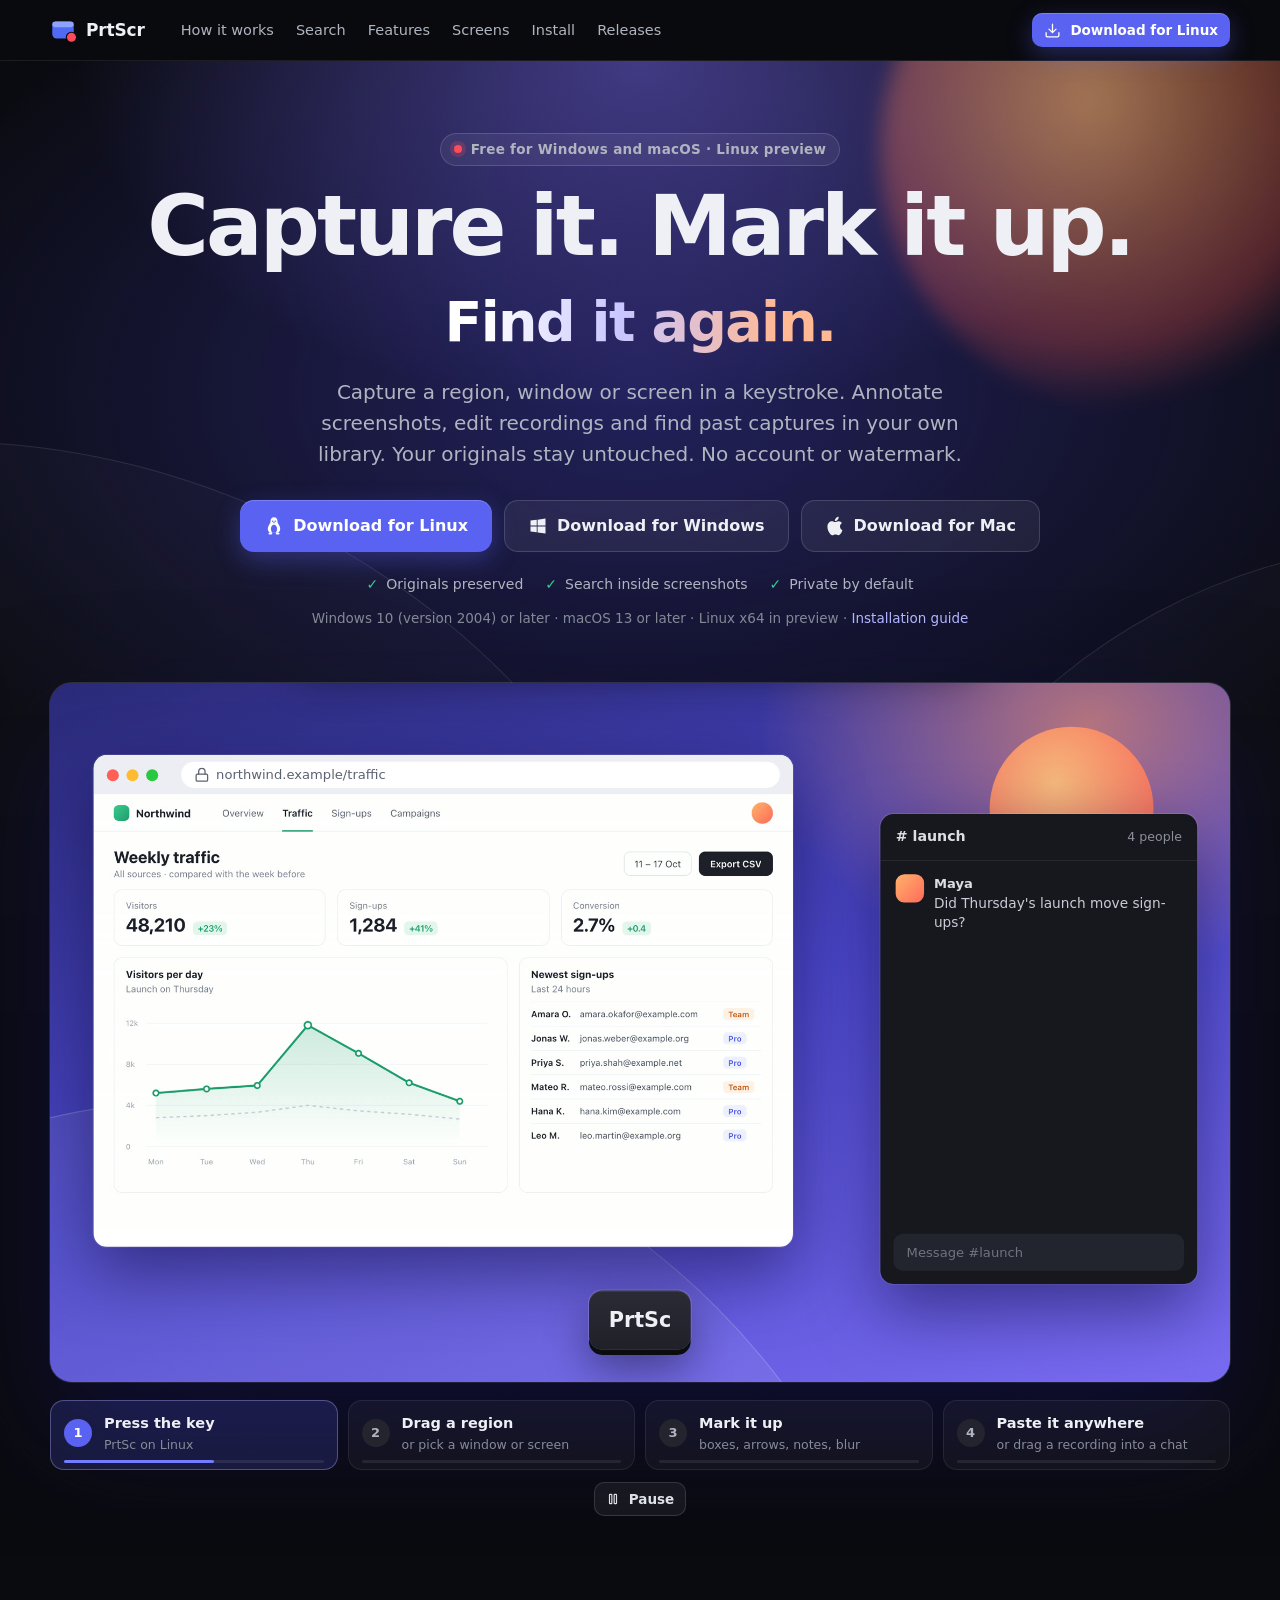
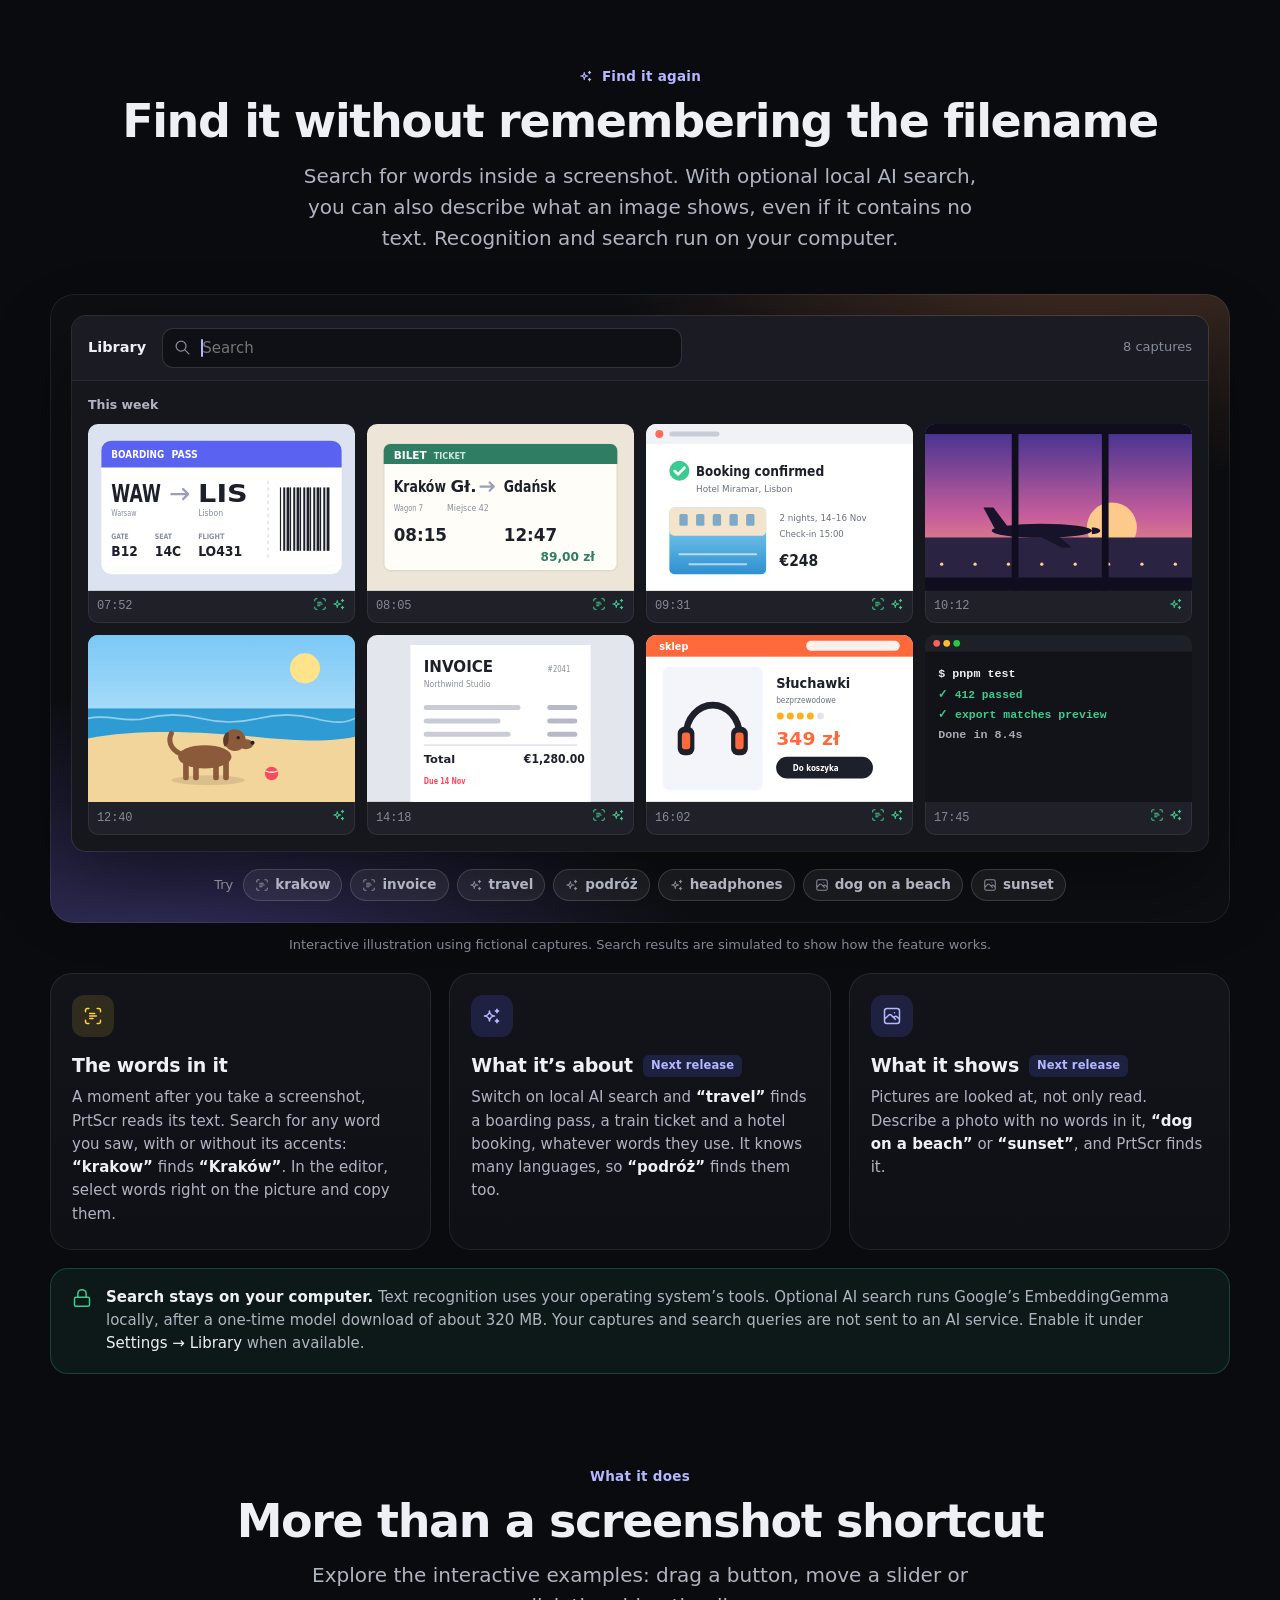
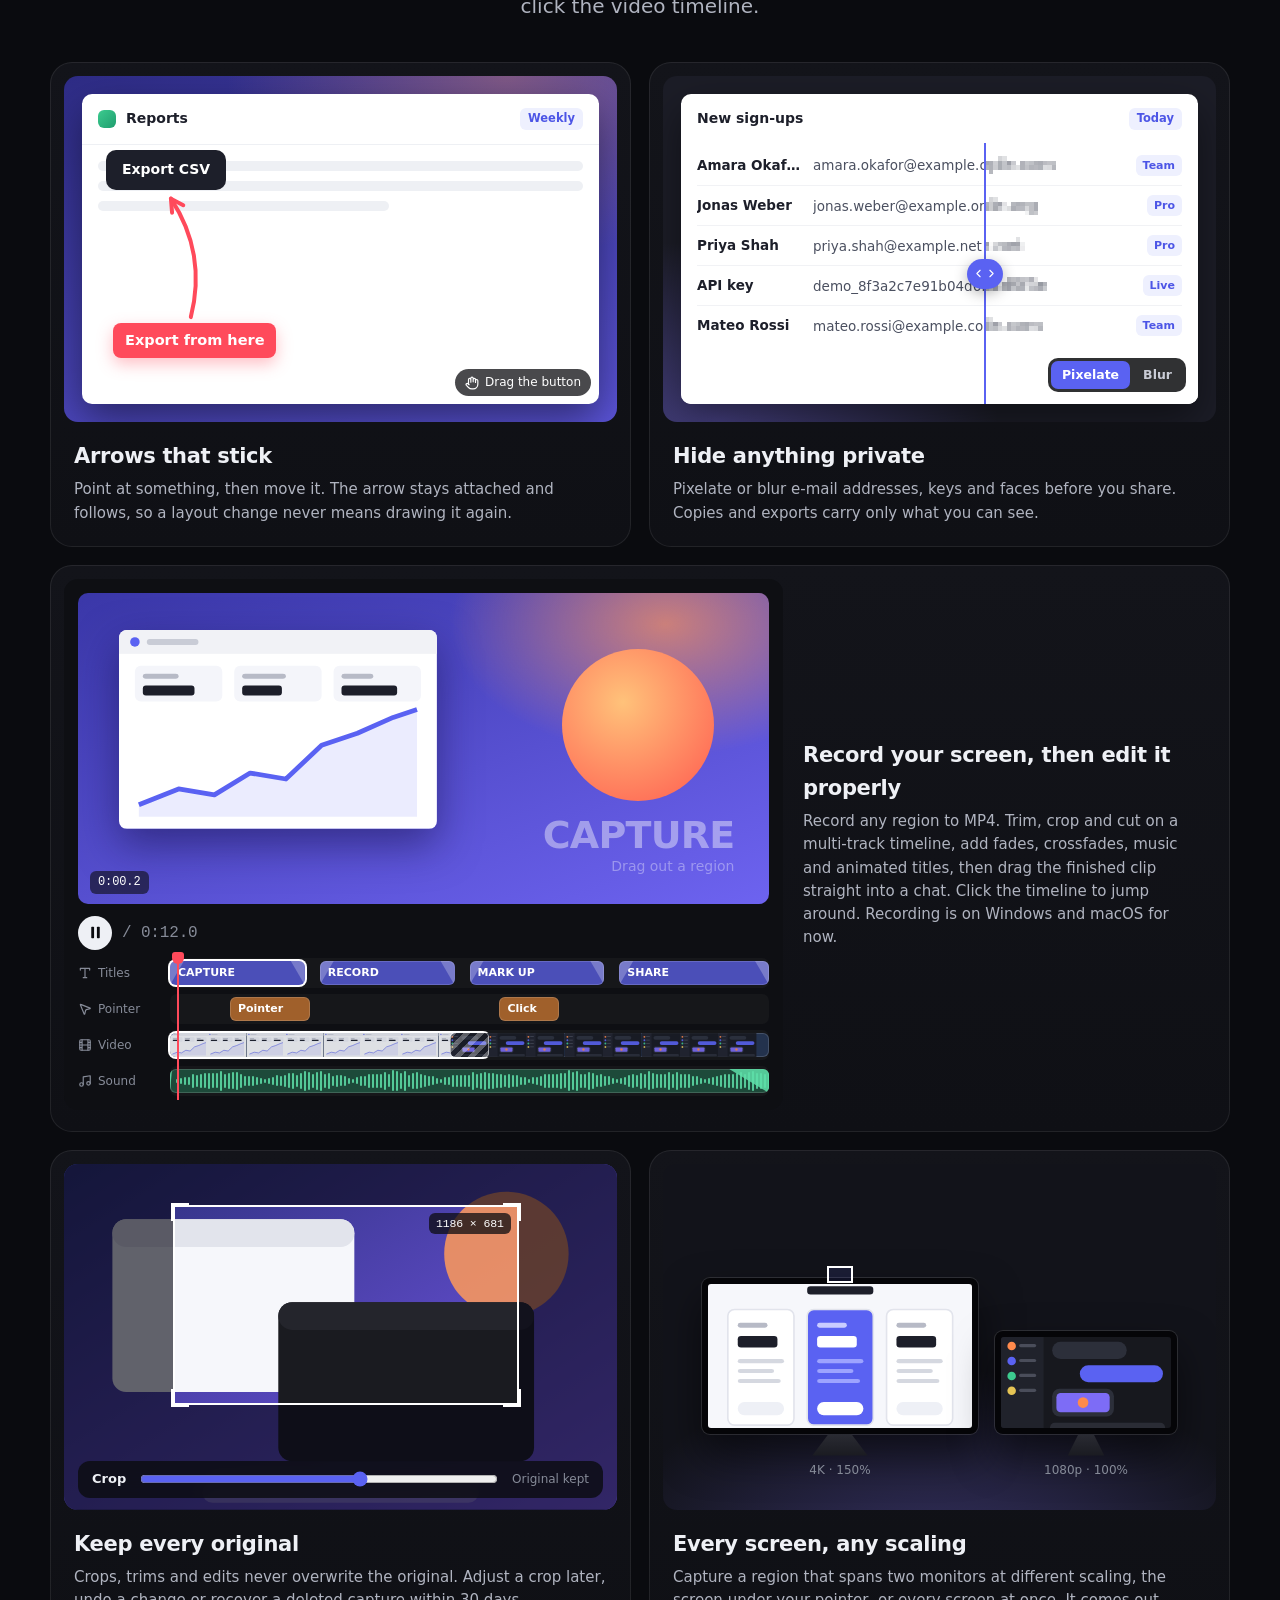
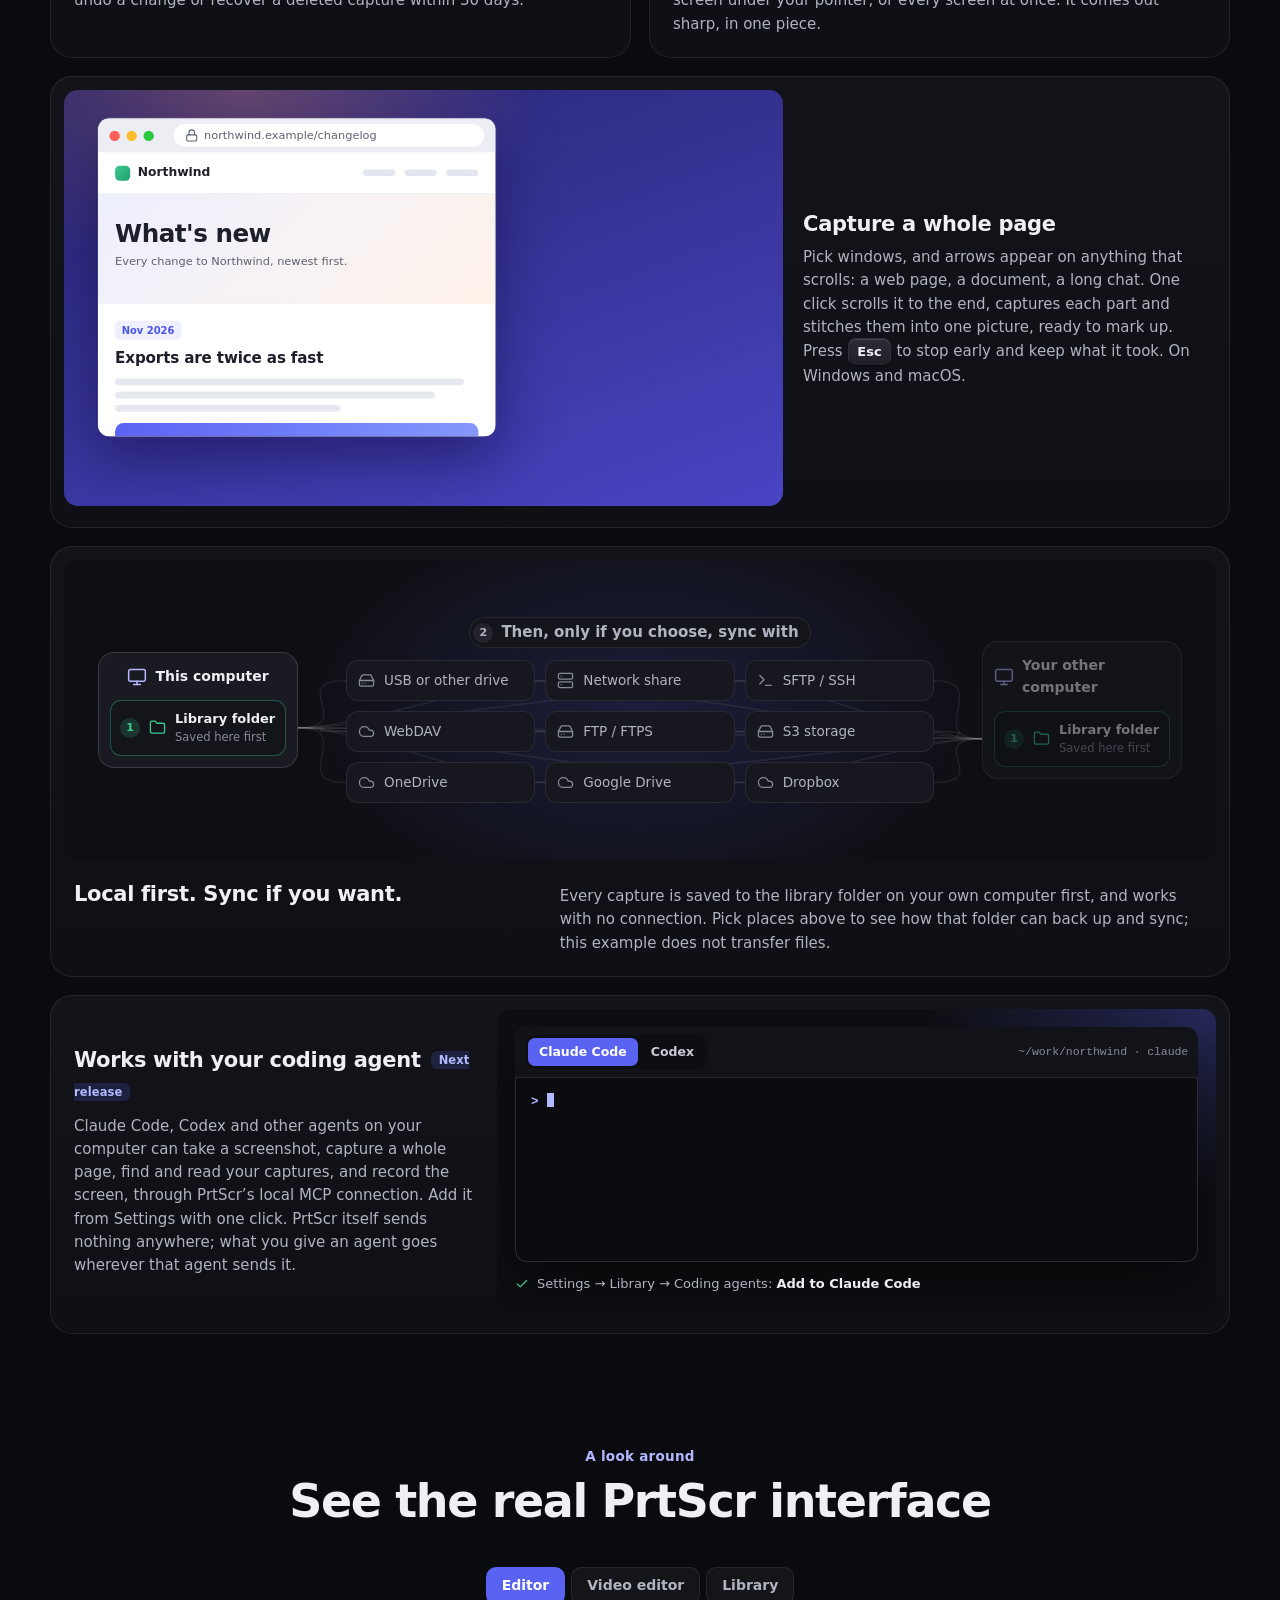
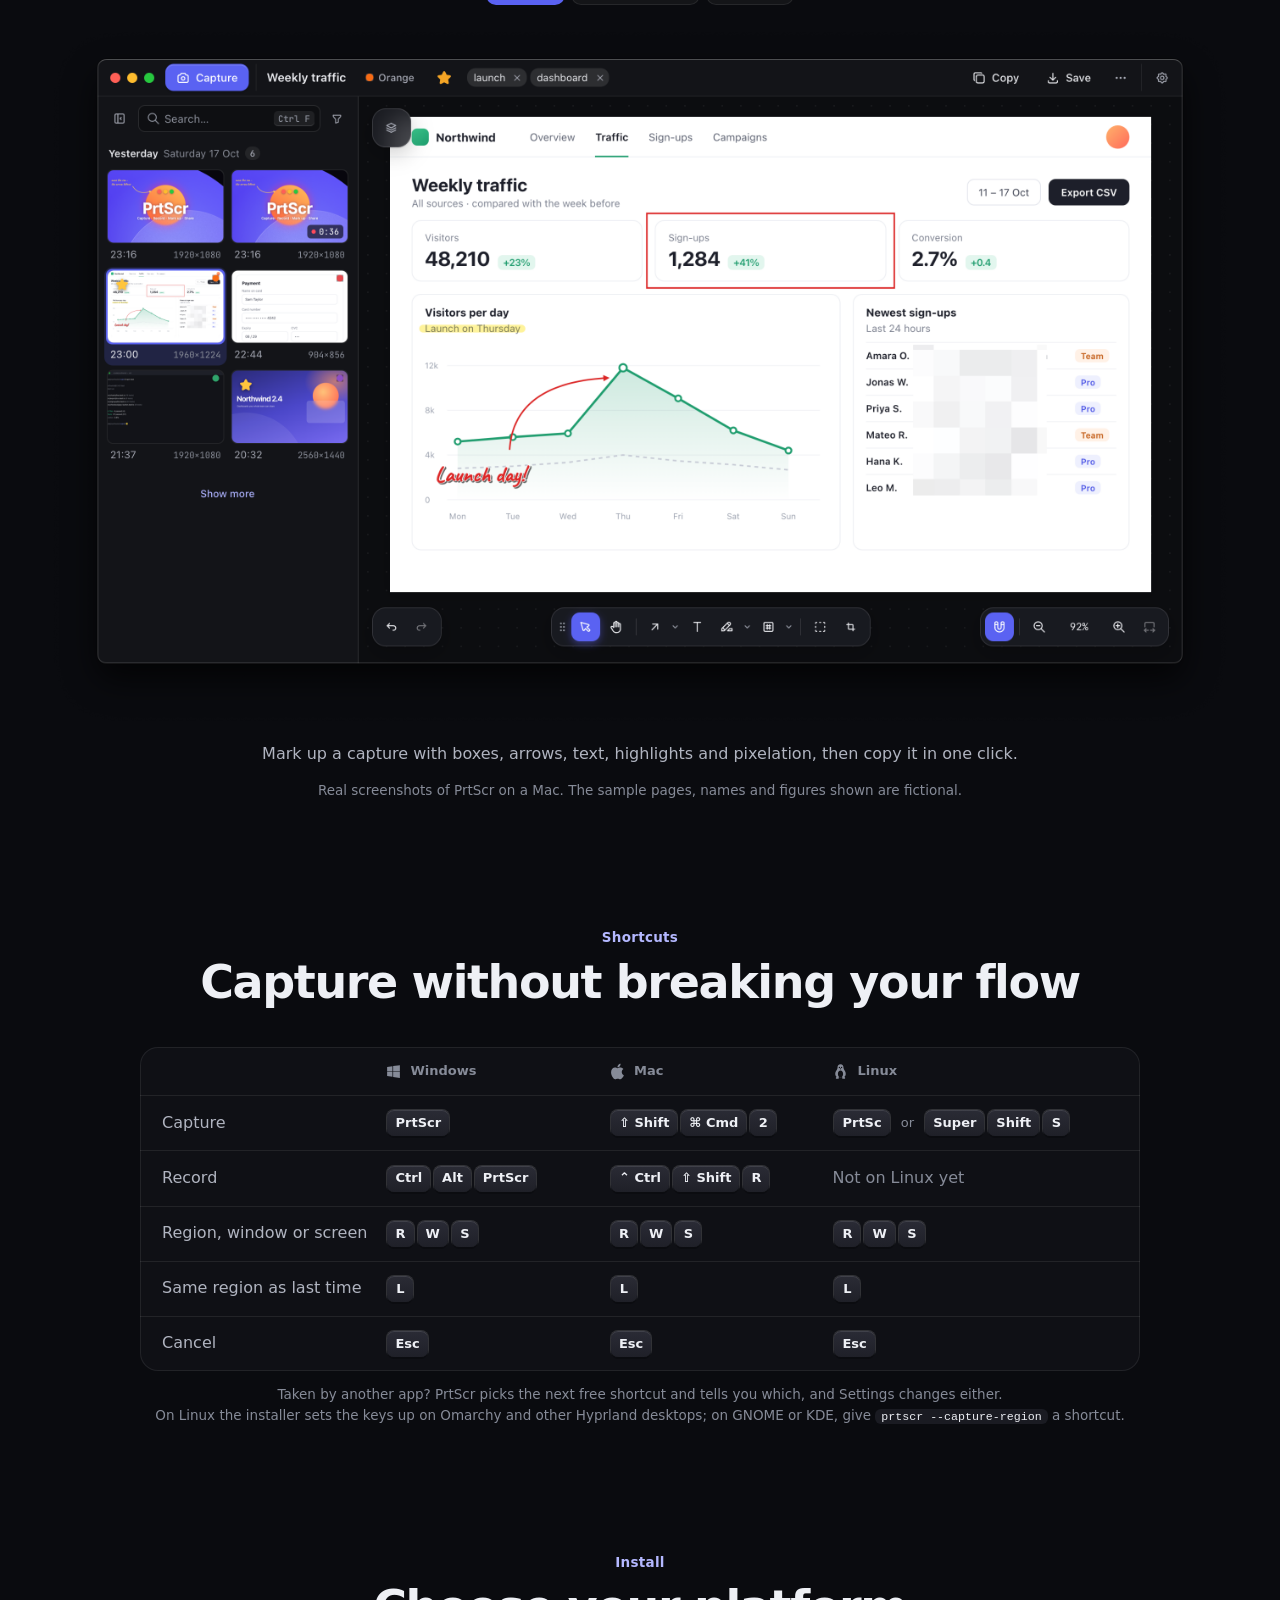
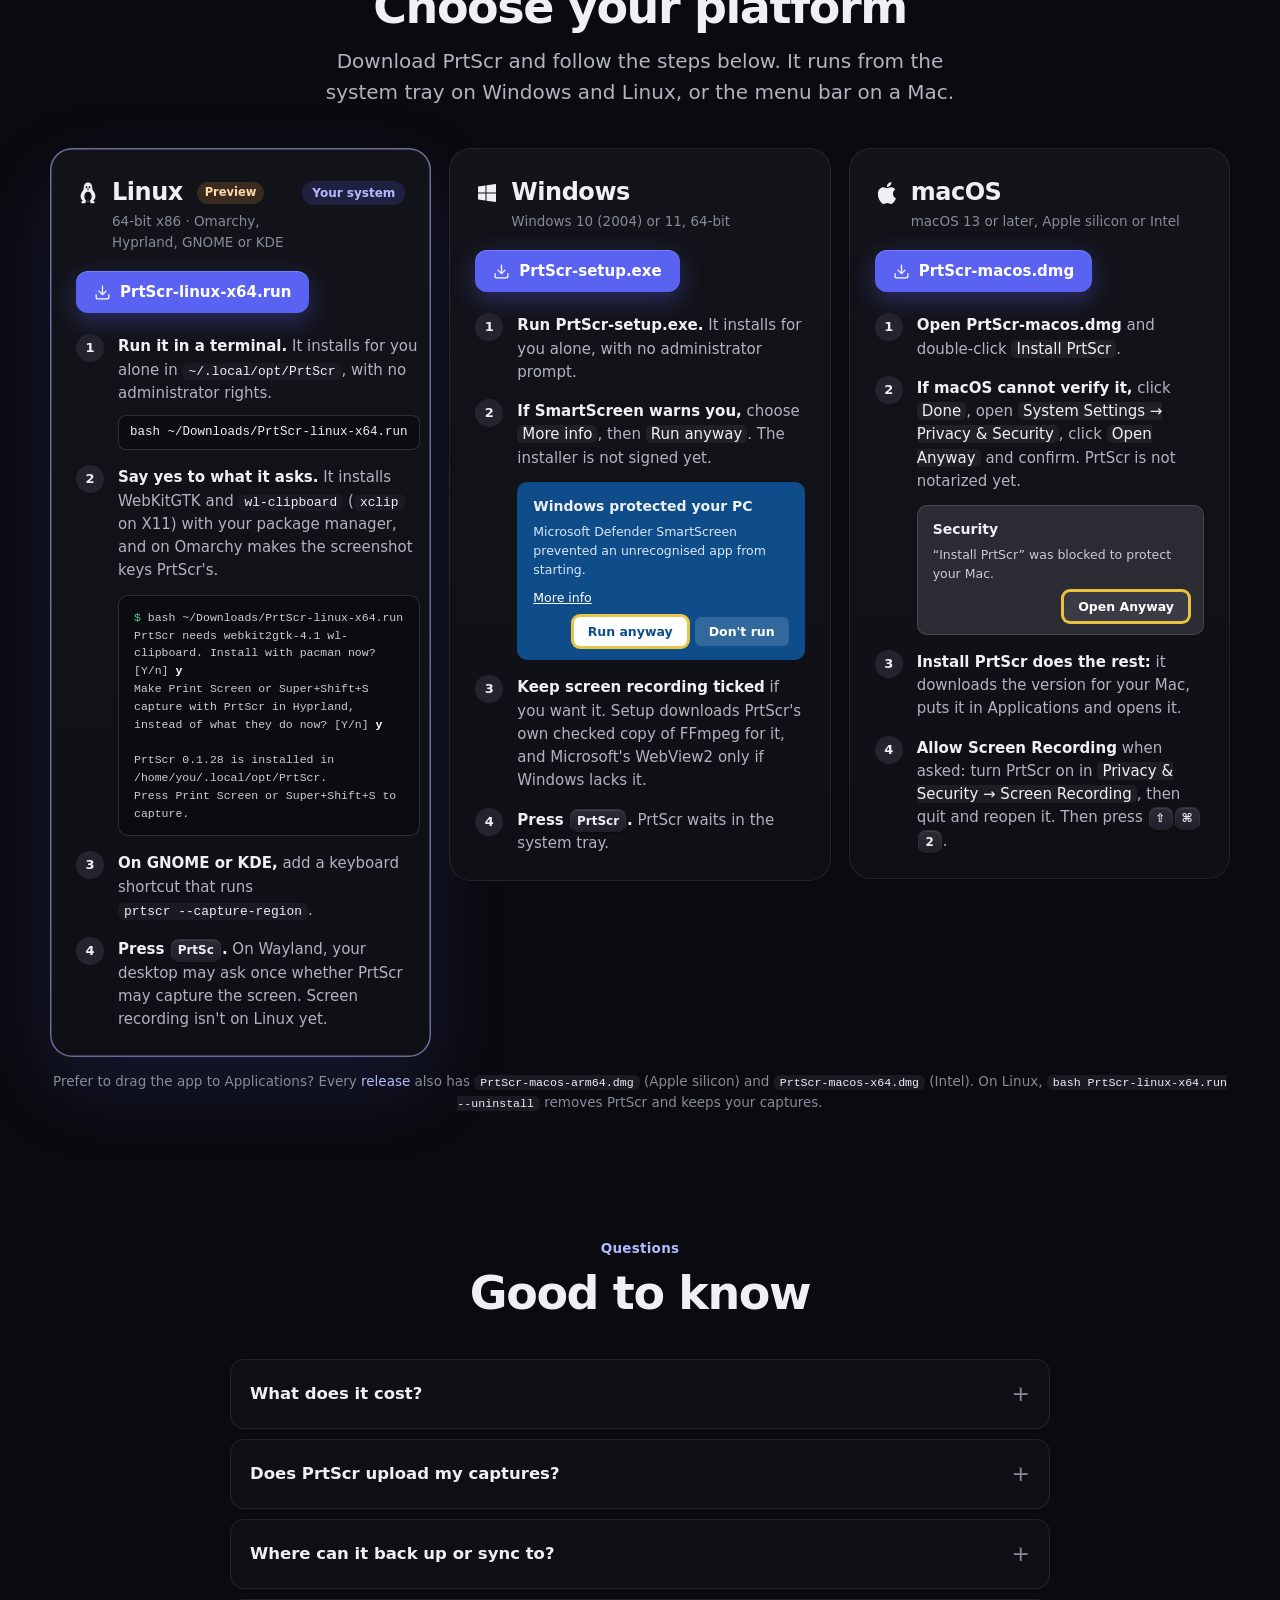
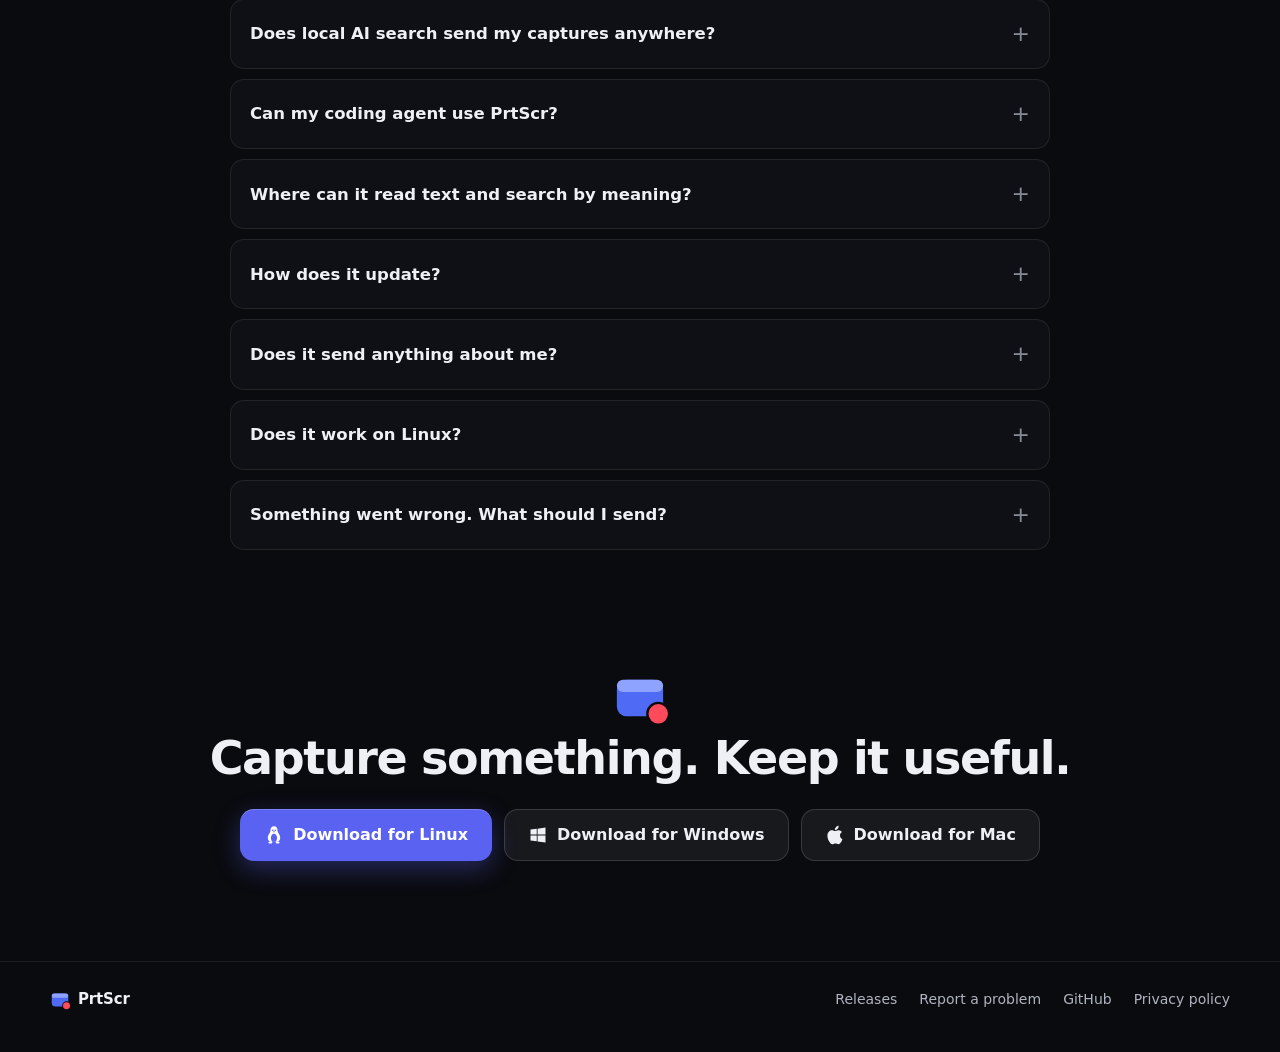
==== commit 1dbcbf97: "Show the library folder first in the sync demo, and add full-page capture and coding agents - Sync d" ====
--- a/docs/index.html
+++ b/docs/index.html
@@ -150,12 +150,12 @@
       </article>
       <article class="way">
         <span class="wi ai"><svg class="ico"><use href="#i-sparkles"/></svg></span>
-        <h3>What it’s about<span class="tag-soon" data-ai-soon>Next release</span></h3>
+        <h3>What it’s about<span class="tag-soon" data-soon>Next release</span></h3>
         <p>Switch on local AI search and <q>travel</q> finds a boarding pass, a train ticket and a hotel booking, whatever words they use. It knows many languages, so <q>podróż</q> finds them too.</p>
       </article>
       <article class="way">
         <span class="wi ai"><svg class="ico"><use href="#i-photo"/></svg></span>
-        <h3>What it shows<span class="tag-soon" data-ai-soon>Next release</span></h3>
+        <h3>What it shows<span class="tag-soon" data-soon>Next release</span></h3>
         <p>Pictures are looked at, not only read. Describe a photo with no words in it, <q>dog on a beach</q> or <q>sunset</q>, and PrtScr finds it.</p>
       </article>
     </div>
@@ -253,16 +253,66 @@
         <p>Capture a region that spans two monitors at different scaling, the screen under your pointer, or every screen at once. It comes out sharp, in one piece.</p>
       </article>
 
+      <article class="card wide">
+        <div class="demo demo-full" id="demoFull">
+          <div class="fp-stage" id="fpStage">
+            <div class="fp-win">
+              <div class="sc-chrome"><i></i><i></i><i></i><span class="sc-url"><svg class="ico xs"><use href="#i-lock"/></svg>northwind.example/changelog</span></div>
+              <div class="fp-view" id="fpView"><div class="fp-page" id="fpPage"></div><span class="fp-flash" id="fpFlash"></span></div>
+              <div class="fp-btns" id="fpBtns"><span class="fp-btn" id="fpAll"><svg class="ico xs" style="transform:rotate(-90deg)"><use href="#i-chevronLeft"/></svg>All of it</span><span class="fp-btn">From here down</span></div>
+            </div>
+            <span class="fp-bar" id="fpBar"><i></i><span id="fpBarText">Taking part 1 of 4</span><kbd>Esc</kbd></span>
+            <div class="fp-out" id="fpOut">
+              <div class="fp-parts" id="fpParts"></div>
+              <span class="fp-size mono" id="fpSize">One picture · 1280 × 3656</span>
+            </div>
+          </div>
+        </div>
+        <div class="card-txt">
+          <h3>Capture a whole page</h3>
+          <p>Pick windows, and arrows appear on anything that scrolls: a web page, a document, a long chat. One click scrolls it to the end, captures each part and stitches them into one picture, ready to mark up. Press <kbd>Esc</kbd> to stop early and keep what it took. On Windows and macOS.</p>
+        </div>
+      </article>
+
       <article class="card wide stack">
         <div class="demo demo-sync" id="demoSync">
           <svg class="sync-lines" id="syncLines" aria-hidden="true"></svg>
-          <div class="node home" id="syncHome"><svg class="ico l"><use href="#i-monitor"/></svg><b>This computer</b><span>Your library</span></div>
-          <div class="dests" id="syncDests" role="group" aria-label="Backup and sync places"></div>
-          <div class="node other" id="syncOther"><svg class="ico l"><use href="#i-monitor"/></svg><b>Your other computer</b><span>Same library</span></div>
+          <div class="node home" id="syncHome">
+            <div class="node-h"><svg class="ico"><use href="#i-monitor"/></svg><b>This computer</b></div>
+            <div class="lib-dir"><span class="n">1</span><svg class="ico s"><use href="#i-folder"/></svg><span><b>Library folder</b><small>Saved here first</small></span></div>
+          </div>
+          <div class="dests-wrap">
+            <p class="dests-h"><span class="n">2</span>Then, only if you choose, sync with</p>
+            <div class="dests" id="syncDests" role="group" aria-label="Backup and sync places"></div>
+          </div>
+          <div class="node other" id="syncOther">
+            <div class="node-h"><svg class="ico"><use href="#i-monitor"/></svg><b>Your other computer</b></div>
+            <div class="lib-dir"><span class="n">1</span><svg class="ico s"><use href="#i-folder"/></svg><span><b>Library folder</b><small>Saved here first</small></span></div>
+          </div>
         </div>
         <div class="card-txt">
           <h3>Local first. Sync if you want.</h3>
-          <p id="syncText">Your library is stored locally by default. Choose a sample destination above to explore optional backup and sync; this demo does not transfer files.</p>
+          <p id="syncText">Every capture is saved to the library folder on your own computer first, and works with no connection. Pick places above to see how that folder can back up and sync; this example does not transfer files.</p>
+        </div>
+      </article>
+
+      <article class="card wide flip">
+        <div class="demo demo-agent" id="demoAgent">
+          <div class="ag-win">
+            <div class="ag-top">
+              <div class="seg ag-pick" role="group" aria-label="Coding agent">
+                <button type="button" class="on" data-agent="claude">Claude Code</button>
+                <button type="button" data-agent="codex">Codex</button>
+              </div>
+              <span class="ag-path mono">~/work/northwind</span>
+            </div>
+            <div class="ag-log mono" id="agLog" aria-live="off"></div>
+          </div>
+          <div class="ag-setup"><svg class="ico xs"><use href="#i-check"/></svg><span>Settings → Library → Coding agents: <b id="agAdded">Add to Claude Code</b></span></div>
+        </div>
+        <div class="card-txt">
+          <h3>Works with your coding agent<span class="tag-soon" data-soon>Next release</span></h3>
+          <p>Claude Code, Codex and other agents on your computer can take a screenshot, capture a whole page, find and read your captures, and record the screen, through PrtScr’s local MCP connection. Add it from Settings with one click. PrtScr itself sends nothing anywhere; what you give an agent goes wherever that agent sends it.</p>
         </div>
       </article>
     </div>
@@ -374,6 +424,7 @@
       <details><summary>Does PrtScr upload my captures?</summary><p>Not by default. Captures are stored in a local library. You can choose to share them or configure backup and sync under <em>Settings → Library and files</em>. Anonymous error reporting is separately opt-in and does not send captured content.</p></details>
       <details><summary>Where can it back up or sync to?</summary><p>A local folder, a network share, a mounted NFS folder, SFTP, WebDAV, FTP or FTPS, S3-compatible storage, OneDrive, Google Drive or Dropbox, as many as you like. Connect two computers to the same place and captures, edits and deletions travel both ways. Competing edits are kept as copies, never overwritten.</p></details>
       <details><summary>Does local AI search send my captures anywhere?</summary><p>No. It runs an AI model, Google’s EmbeddingGemma, on your own computer, with no account and no internet connection. Switch it on in <em>Settings → Library</em>: the model downloads once, about 320 MB, and PrtScr reads your captures into it while you are away from the computer. Nothing you capture or search for leaves your computer, and switching it off stops it reading anything more.</p></details>
+      <details><summary>Can my coding agent use PrtScr?</summary><p>From the next release, yes. Claude Code, Codex and other agents that run on your computer can take a screenshot, capture a whole page, search and read your captures, change settings and record the screen, through a local MCP connection. Add it under <em>Settings → Library → Coding agents</em>. PrtScr sends nothing itself; what an agent is given goes wherever that agent sends it, which for most is its AI service.</p></details>
       <details><summary>Where can it read text and search by meaning?</summary><p>Reading text uses your system’s own recognition, built into Windows and macOS; on Linux it uses tesseract, which the installer offers to add. Settings chooses the language to read, and the editor can read a picture again in another one. Local AI search runs on Windows, on Linux and on Macs with Apple silicon; on an Intel Mac it says it cannot run there.</p></details>
       <details><summary>How does it update?</summary><p>It downloads the next version in the background and switches to it when you choose <em>Restart to update</em>, when you are away, or the next time it starts. Settings can turn that off, and <em>Check for updates</em> is always there.</p></details>
       <details><summary>Does it send anything about me?</summary><p>Only if you turn on <em>Send anonymous error reports</em>. A report says what failed and where in PrtScr, with names, folders and e-mail addresses taken out, and nothing you captured or copied. Settings lists each one exactly as it was sent.</p></details>
--- a/docs/site.css
+++ b/docs/site.css
@@ -85,7 +85,33 @@
 .links a { color: var(--text-2); font-size: 14.5px; }
 .links a:hover { color: var(--text); text-decoration: none; }
 .nav .dl { margin-left: auto; }
-@media (max-width: 760px) { .links { display: none; } }
+.mobile-menu { display: none; position: relative; }
+.mobile-menu > summary {
+  cursor: pointer; list-style: none; padding: 7px 11px; border-radius: 9px;
+  border: 1px solid var(--line-2); color: var(--text); font-size: 14px; font-weight: 600;
+}
+.mobile-menu > summary::-webkit-details-marker { display: none; }
+.mobile-menu nav {
+  position: absolute; top: calc(100% + 10px); right: 0; width: 210px;
+  display: grid; gap: 2px; padding: 8px; border: 1px solid var(--line-2);
+  border-radius: 12px; background: #191a24; box-shadow: 0 18px 55px rgba(0, 0, 0, 0.5);
+}
+.mobile-menu nav a { padding: 9px 12px; border-radius: 7px; color: var(--text-2); font-size: 14px; }
+.mobile-menu nav a:hover, .mobile-menu nav a:focus-visible { background: var(--card-3); color: var(--text); text-decoration: none; }
+.dl-mobile-label { display: none; }
+@media (max-width: 760px) {
+  .links { display: none; }
+  .mobile-menu { display: block; margin-left: auto; }
+  .nav-in { gap: 10px; }
+  .nav .dl { margin-left: 0; }
+  .nav .dl [data-dl-label] { display: none; }
+  .nav .dl .dl-mobile-label { display: inline; }
+}
+@media (max-width: 390px) {
+  .nav-in { gap: 8px; }
+  .nav .brand { font-size: 15px; gap: 7px; }
+  .nav .dl { padding-inline: 10px; }
+}
 
 /* Hero */
 .hero { position: relative; padding: 72px 0 40px; overflow: hidden; }
@@ -112,7 +138,16 @@
 .grad { background: linear-gradient(92deg, #fff 10%, #c9c6ff 45%, #ffb995 85%); -webkit-background-clip: text; background-clip: text; color: transparent; }
 .lede { font-size: clamp(17px, 1.6vw, 20px); color: var(--text-2); max-width: 680px; margin: 0 auto 30px; }
 .ctas { display: flex; flex-wrap: wrap; gap: 12px; justify-content: center; }
-.hero .fine { margin-top: 18px; }
+.hero .fine { margin-top: 12px; }
+.hero-highlights {
+  display: flex; flex-wrap: wrap; justify-content: center; gap: 8px 22px;
+  margin: 22px auto 0; padding: 0; list-style: none;
+  font-size: 14px; color: var(--text-2);
+}
+.hero-highlights li::before { content: "✓"; color: var(--ok); margin-right: 8px; font-weight: 700; }
+@media (max-width: 560px) {
+  .hero-highlights { gap: 6px 14px; font-size: 13px; }
+}
 
 /* Hero animation: a 1080 × 640 stage scaled to fit. */
 .scene-wrap { position: relative; margin: 54px auto 0; aspect-ratio: 1080 / 640; border-radius: 22px; overflow: hidden;
@@ -242,6 +277,7 @@
 .tile.by-text .why .ico { color: #ffd23f; }
 .tile.by-ai .why { background: linear-gradient(135deg, rgba(90, 98, 242, 0.96), rgba(150, 104, 255, 0.96)); }
 .find-try { display: flex; flex-wrap: wrap; align-items: center; justify-content: center; gap: 8px; margin-top: 18px; }
+.demo-note { margin: 12px auto 0; text-align: center; max-width: 740px; color: var(--text-3); font-size: 13px; }
 .find-try > span { font-size: 13px; color: var(--text-3); margin-right: 2px; }
 .chip { display: inline-flex; align-items: center; gap: 6px; height: 32px; padding: 0 12px; border: 0; border-radius: 999px; cursor: pointer; background: rgba(255, 255, 255, 0.06); box-shadow: inset 0 0 0 1px var(--line-2); color: var(--text-2); font-size: 13.5px; font-weight: 550; }
 .chip:hover { color: var(--text); background: rgba(255, 255, 255, 0.1); }
@@ -398,19 +434,110 @@
 }
 @keyframes monlabel { 0%, 40% { opacity: 0; } 48%, 85% { opacity: 1; } 95%, 100% { opacity: 0; } }
 
+/* Full-page capture: a fixed stage, scaled to the card like the hero scene. */
+.demo-full { aspect-ratio: 760 / 440; background: radial-gradient(420px 280px at 25% 0%, rgba(255, 150, 90, 0.28), transparent 70%), linear-gradient(160deg, #26246e, #4a44c4); }
+.fp-stage { position: absolute; left: 0; top: 0; width: 760px; height: 440px; transform-origin: 0 0; }
+.fp-win { position: absolute; left: 36px; top: 30px; width: 420px; border-radius: 12px; overflow: hidden; background: #fff; box-shadow: 0 24px 60px rgba(14, 10, 60, 0.5), 0 0 0 1px rgba(255, 255, 255, 0.12); }
+.fp-view { position: relative; height: 300px; overflow: hidden; }
+.fp-view::after { content: ""; position: absolute; inset: 0; box-shadow: inset 0 0 0 3px var(--accent-2); opacity: 0; transition: opacity 0.25s ease; pointer-events: none; }
+.demo-full.picking .fp-view::after, .demo-full.taking .fp-view::after { opacity: 1; }
+.fp-flash { position: absolute; inset: 0; background: #fff; opacity: 0; pointer-events: none; }
+.fp-btns { position: absolute; left: 0; right: 0; bottom: 14px; display: flex; justify-content: center; gap: 8px; opacity: 0; transform: translateY(6px); transition: opacity 0.25s ease, transform 0.25s ease; pointer-events: none; }
+.demo-full.picking .fp-btns { opacity: 1; transform: none; }
+.fp-btn { display: inline-flex; align-items: center; gap: 6px; height: 30px; padding: 0 12px; border-radius: 9px; background: rgba(18, 19, 26, 0.9); color: #fff; font-size: 12.5px; font-weight: 650; box-shadow: 0 6px 18px rgba(0, 0, 0, 0.3), inset 0 0 0 1px rgba(255, 255, 255, 0.14); transition: background 0.15s ease, transform 0.15s ease; }
+.fp-btn.press { background: var(--accent); transform: scale(0.96); }
+.fp-bar { position: absolute; left: 36px; top: 386px; display: inline-flex; align-items: center; gap: 9px; height: 32px; padding: 0 8px 0 12px; border-radius: 10px; background: rgba(12, 13, 16, 0.88); color: #fff; font-size: 12.5px; font-weight: 600; opacity: 0; transition: opacity 0.25s ease; }
+.fp-bar > i { width: 8px; height: 8px; border-radius: 50%; background: var(--rec); box-shadow: 0 0 0 3px rgba(255, 74, 91, 0.25); }
+.fp-bar kbd { height: 22px; min-width: 0; padding: 0 7px; font-size: 11px; border-radius: 6px; }
+.demo-full.taking .fp-bar { opacity: 1; }
+.fp-out { position: absolute; left: 548px; top: 30px; width: 120px; height: 367px; }
+.fp-part + .fp-part { margin-top: var(--gap, 28px); }
+.fp-parts { position: relative; width: 420px; transform-origin: 0 0; transform: scale(0.2857); }
+.fp-part { position: relative; height: 300px; overflow: hidden; background: #fff; border-radius: 10px; opacity: 0; box-shadow: 0 10px 30px rgba(14, 10, 60, 0.45); }
+.fp-part > .fp-page { position: absolute; left: 0; right: 0; }
+.fp-parts.stitched .fp-part { border-radius: 0; box-shadow: none; }
+.fp-parts.stitched .fp-part:first-child { border-radius: 10px 10px 0 0; }
+.fp-parts.stitched .fp-part:last-child { border-radius: 0 0 10px 10px; }
+.fp-parts.stitched { filter: drop-shadow(0 10px 24px rgba(14, 10, 60, 0.5)); }
+.fp-size { position: absolute; left: 50%; top: 356px; transform: translateX(-50%); padding: 3px 9px; border-radius: 7px; background: rgba(12, 13, 16, 0.85); color: #fff; font-size: 11.5px; white-space: nowrap; opacity: 0; transition: opacity 0.3s ease; }
+.demo-full.done .fp-size { opacity: 1; }
+/* The made-up page that scrolls. */
+.fp-page { position: relative; width: 420px; height: 1200px; color: #1d1f2a; font-size: 12px; background: #fff; }
+.fp-nav { display: flex; align-items: center; gap: 8px; height: 44px; padding: 0 18px; border-bottom: 1px solid #eef0f4; font-weight: 750; font-size: 13px; }
+.fp-nav .lg { width: 16px; height: 16px; border-radius: 5px; background: linear-gradient(135deg, #3ccb8f, #1f9d6e); }
+.fp-nav u { margin-left: auto; display: flex; gap: 10px; text-decoration: none; }
+.fp-nav u i { width: 34px; height: 7px; border-radius: 4px; background: #e3e6ee; }
+.fp-hero { height: 116px; padding: 22px 18px 0; background: linear-gradient(135deg, #eef0fe, #fff3ea); }
+.fp-hero b { display: block; font-size: 26px; letter-spacing: -0.02em; }
+.fp-hero span { color: #5d6272; }
+.fp-entry { height: 240px; padding: 18px 18px 0; border-bottom: 1px solid #eef0f4; box-sizing: border-box; }
+.fp-entry .when { display: inline-block; font-size: 10.5px; font-weight: 700; color: #4c55e6; background: #eef0fe; border-radius: 5px; padding: 2px 7px; }
+.fp-entry b { display: block; margin: 8px 0 8px; font-size: 16px; letter-spacing: -0.01em; }
+.fp-entry .ln { display: block; height: 7px; margin: 0 0 7px; border-radius: 4px; background: #e6e8ef; }
+.fp-entry .pic { height: 92px; margin-top: 12px; border-radius: 9px; }
+.fp-foot { height: 80px; padding: 20px 18px; background: #16171d; color: #b0b4c0; box-sizing: border-box; }
+.fp-foot b { color: #fff; }
+
+/* Coding agents */
+.card.wide.flip { grid-template-columns: 1fr 1.7fr; }
+.card.wide.flip .card-txt { order: -1; }
+.card.wide .card-txt h3 .tag-soon { margin-left: 10px; vertical-align: 3px; }
+.demo-agent { aspect-ratio: auto; display: grid; gap: 12px; padding: 18px; background: radial-gradient(420px 260px at 100% 0%, rgba(90, 98, 242, 0.32), transparent 70%), #0e0f13; }
+.ag-win { border-radius: 12px; overflow: hidden; background: #0b0c10; box-shadow: 0 24px 60px rgba(0, 0, 0, 0.45), inset 0 0 0 1px var(--line-2); }
+.ag-top { display: flex; align-items: center; gap: 12px; padding: 8px 10px; border-bottom: 1px solid var(--line); background: #121319; }
+.demo-agent .seg { position: static; }
+.ag-path { margin-left: auto; font-size: 11.5px; color: var(--text-3); white-space: nowrap; overflow: hidden; text-overflow: ellipsis; }
+.ag-log { height: 184px; padding: 14px 16px; overflow: hidden; font-size: 12.5px; line-height: 1.65; color: var(--text-2); }
+.ag-log > div { white-space: pre-wrap; overflow-wrap: anywhere; }
+.ag-log .you { color: var(--text); }
+.ag-log .you .p { color: var(--accent-ink); font-weight: 700; }
+.ag-log .tool { color: var(--text-3); }
+.ag-log .tool i { font-style: normal; color: var(--ok); }
+.ag-log .tool i.run { color: #ffd23f; }
+.ag-log .tool b { color: var(--text); font-weight: 600; }
+.ag-log .tool .r { color: var(--text-2); }
+.ag-log .say { margin-top: 6px; color: #dfe2ea; }
+.ag-log .cur { display: inline-block; width: 7px; height: 14px; margin-left: 1px; vertical-align: -2px; background: var(--accent-ink); animation: blink 1s steps(1) infinite; }
+@keyframes blink { 50% { opacity: 0; } }
+.ag-setup { display: flex; align-items: center; gap: 8px; font-size: 13px; color: var(--text-2); }
+.ag-setup .ico { color: var(--ok); }
+.ag-setup b { color: var(--text); font-weight: 600; }
+@media (max-width: 900px) {
+  .card.wide.flip { grid-template-columns: 1fr; }
+  .card.wide.flip .card-txt { order: 0; }
+}
+@media (max-width: 560px) {
+  .ag-log { height: 250px; padding: 12px; font-size: 11.5px; }
+  .ag-path { display: none; }
+}
+
 /* Sync */
-.demo-sync { aspect-ratio: auto; min-height: 300px; background: radial-gradient(500px 300px at 50% 50%, rgba(90, 98, 242, 0.18), transparent 70%), #0e0f13; display: grid; grid-template-columns: 170px 1fr 170px; align-items: center; gap: 56px; padding: 30px 34px; }
+.demo-sync { aspect-ratio: auto; min-height: 300px; background: radial-gradient(500px 300px at 50% 50%, rgba(90, 98, 242, 0.18), transparent 70%), #0e0f13; display: grid; grid-template-columns: 200px 1fr 200px; align-items: center; gap: 48px; padding: 30px 34px; }
 .sync-lines { position: absolute; inset: 0; width: 100%; height: 100%; pointer-events: none; }
 .sync-lines path { fill: none; stroke: rgba(255, 255, 255, 0.07); stroke-width: 1.5; }
 .sync-lines path.on { stroke: var(--accent-2); stroke-width: 2; stroke-dasharray: 6 8; animation: flow 1s linear infinite; }
 .sync-lines path.on.back { stroke: var(--ok); animation-direction: reverse; }
 @keyframes flow { to { stroke-dashoffset: -14; } }
-.node { position: relative; z-index: 1; display: grid; justify-items: center; text-align: center; gap: 3px; padding: 18px 10px; border-radius: 16px; background: var(--card-2); box-shadow: inset 0 0 0 1px var(--line-2); }
-.node .ico { color: var(--accent-ink); margin-bottom: 4px; }
-.node b { font-size: 14px; }
-.node span { font-size: 12px; color: var(--text-3); }
+.node { position: relative; z-index: 1; display: grid; gap: 12px; padding: 14px 12px 12px; border-radius: 16px; background: var(--card-2); box-shadow: inset 0 0 0 1px var(--line-2); }
+.node-h { display: flex; align-items: center; justify-content: center; gap: 8px; }
+.node-h .ico { color: var(--accent-ink); }
+.node-h b { font-size: 14px; }
+/* Each computer's own library folder, which every capture reaches first. */
+.lib-dir { position: relative; display: flex; align-items: center; gap: 9px; padding: 9px 10px; border-radius: 11px; background: #14151b; box-shadow: inset 0 0 0 1px rgba(60, 203, 143, 0.35); }
+.lib-dir .ico { flex: none; color: var(--ok); }
+.lib-dir b { display: block; font-size: 13px; }
+.lib-dir small { display: block; font-size: 11.5px; color: var(--text-3); }
+.lib-dir::after { content: ""; position: absolute; inset: 0; border-radius: inherit; box-shadow: 0 0 0 2px var(--ok); opacity: 0; pointer-events: none; }
+.node.home .lib-dir::after, .demo-sync.live .node.other .lib-dir::after { animation: saved 3.2s ease-out infinite; }
+.demo-sync.live .node.other .lib-dir::after { animation-delay: 1.2s; }
+@keyframes saved { 0%, 55% { opacity: 0; transform: scale(1); } 62% { opacity: 0.9; } 100% { opacity: 0; transform: scale(1.08); } }
+.demo-sync .n { flex: none; width: 20px; height: 20px; border-radius: 50%; display: inline-grid; place-items: center; font-size: 11px; font-weight: 750; background: var(--card-3); color: var(--text-2); }
+.lib-dir .n { background: rgba(60, 203, 143, 0.18); color: var(--ok); }
 .node.other { opacity: 0.45; transition: opacity 0.3s ease; }
 .demo-sync.live .node.other { opacity: 1; }
+.dests-wrap { position: relative; z-index: 1; display: grid; gap: 12px; }
+.dests-h { justify-self: center; margin: 0; display: flex; align-items: center; gap: 8px; padding: 4px 12px 4px 4px; border-radius: 999px; background: #14151b; box-shadow: inset 0 0 0 1px var(--line); font-size: 13px; font-weight: 600; color: var(--text-2); }
+.demo-sync.live .dests-h .n { background: var(--accent); color: #fff; }
 .dests { position: relative; z-index: 1; display: grid; grid-template-columns: repeat(3, 1fr); gap: 10px; }
 .dest { display: flex; align-items: center; gap: 9px; padding: 10px 12px; border-radius: 12px; border: 0; cursor: pointer; text-align: left; background: #17181f; box-shadow: inset 0 0 0 1px var(--line); color: var(--text-2); font-size: 13.5px; font-weight: 500; transition: background 0.2s ease, color 0.2s ease, box-shadow 0.2s ease; }
 .dest:hover { background: #1d1e26; color: var(--text); }
@@ -421,8 +548,10 @@
   .demo-sync { grid-template-columns: 1fr; gap: 34px; padding: 22px 18px; }
   .dests { grid-template-columns: 1fr 1fr; gap: 8px; }
   .dest { padding: 9px 10px; font-size: 13px; }
-  .node { padding: 12px 10px; grid-template-columns: auto auto; column-gap: 10px; align-items: center; justify-content: center; text-align: left; }
-  .node .ico { grid-row: span 2; margin: 0; }
+  .node { padding: 10px; gap: 8px; }
+}
+@media (max-width: 1100px) and (min-width: 701px) {
+  .demo-sync { grid-template-columns: 180px 1fr 180px; gap: 34px; padding: 26px 22px; }
 }
 
 /* Screens */
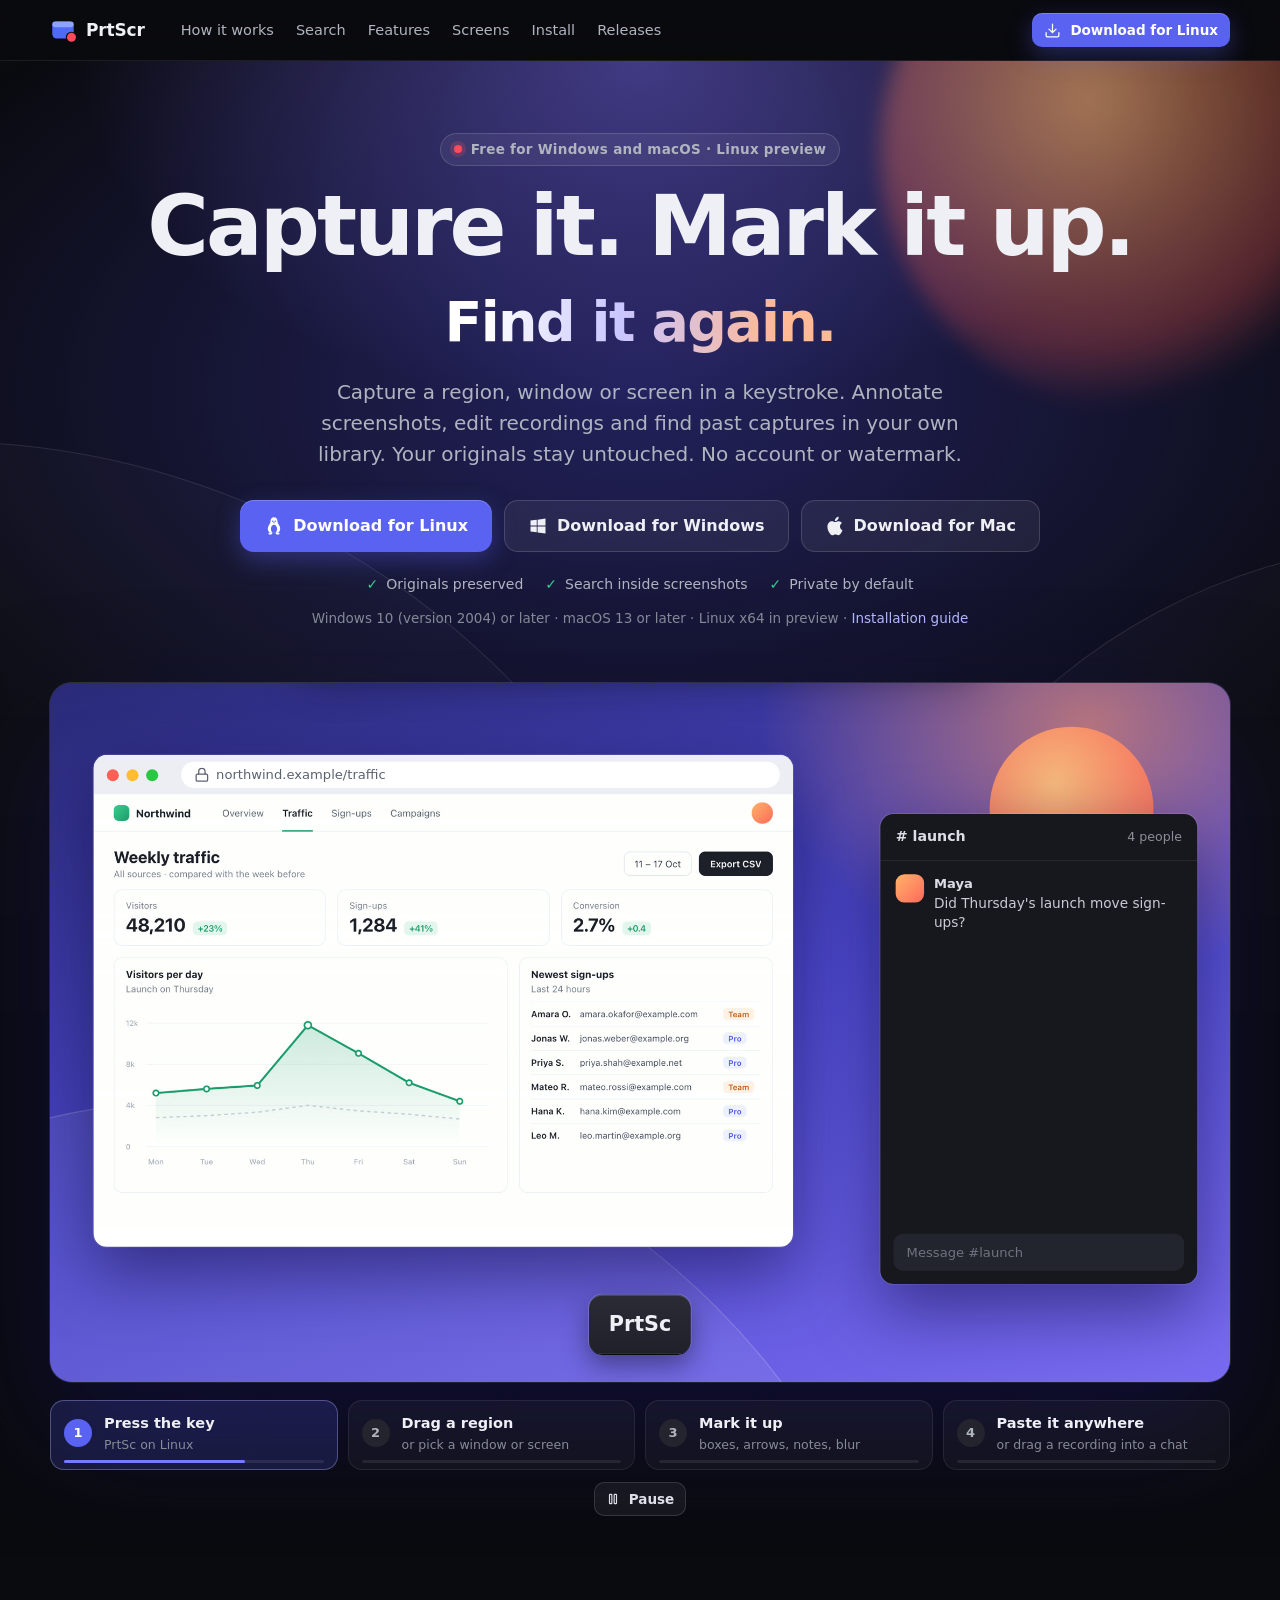
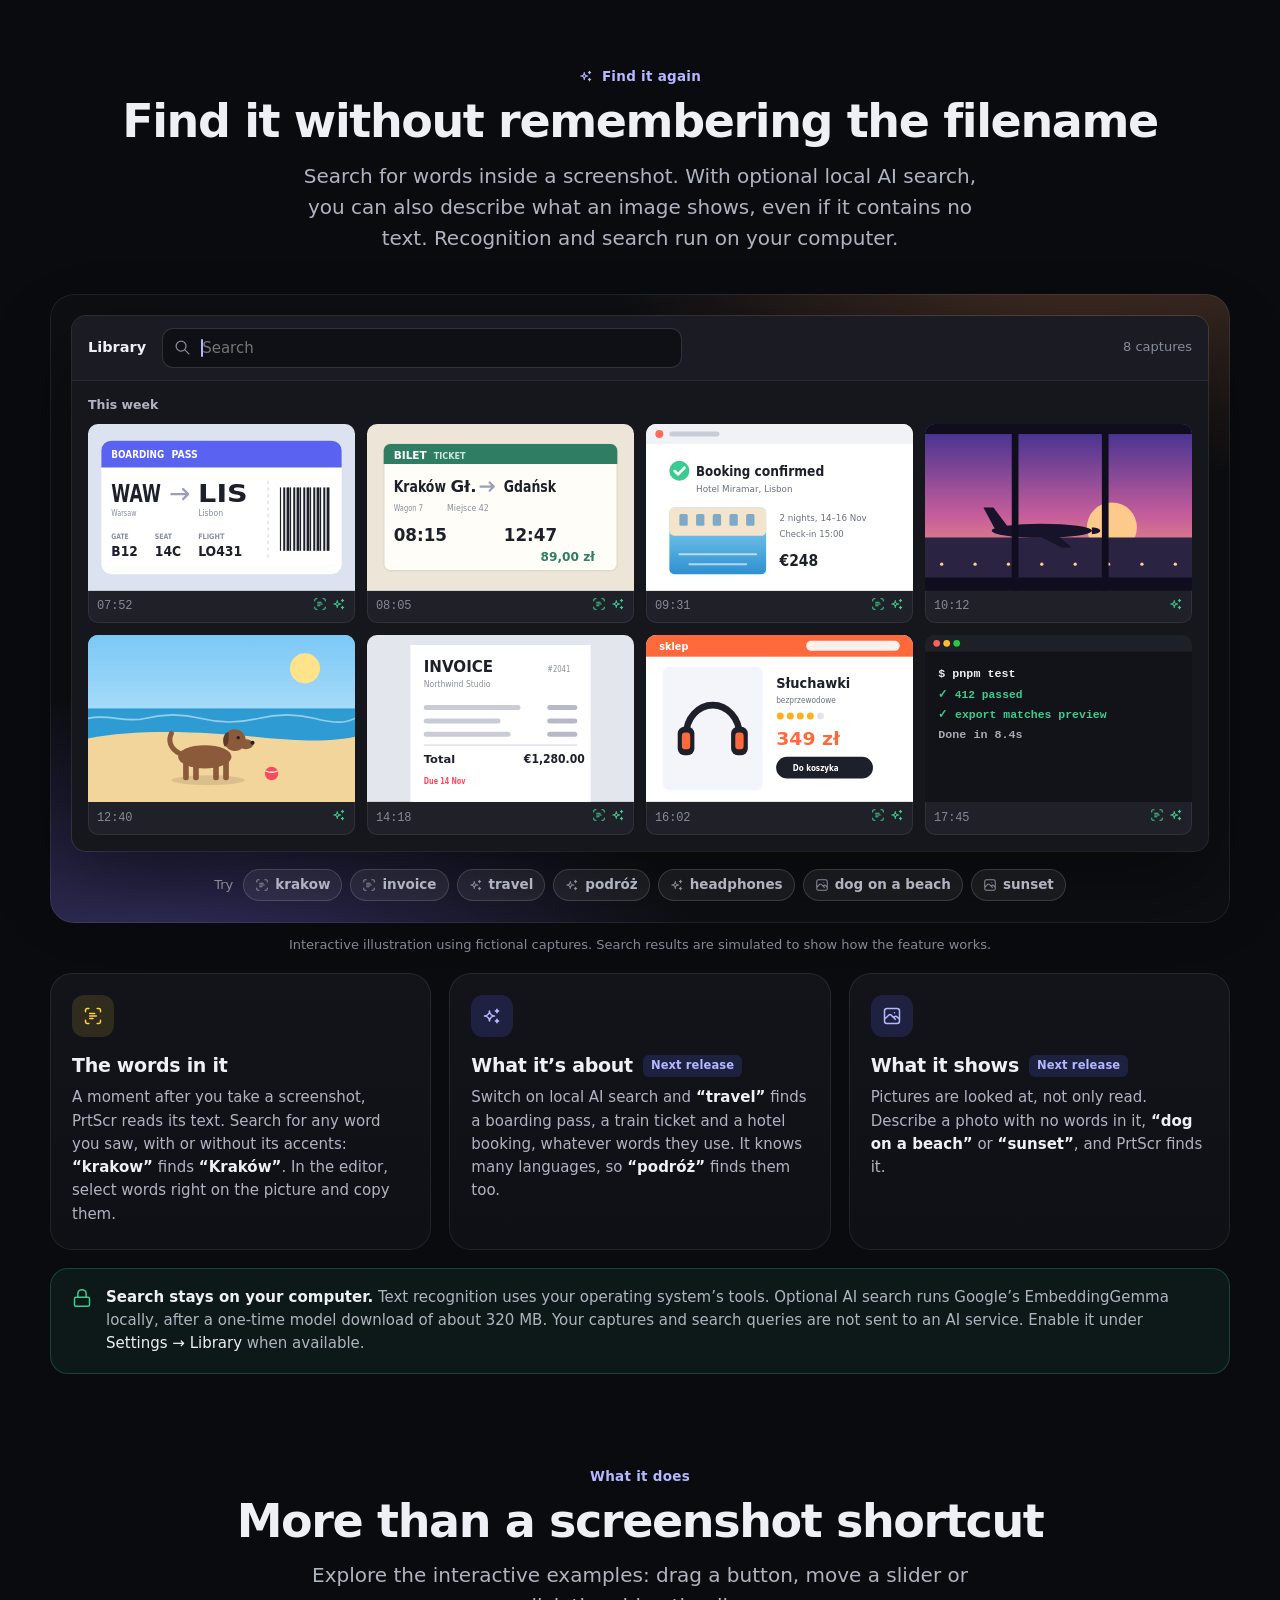
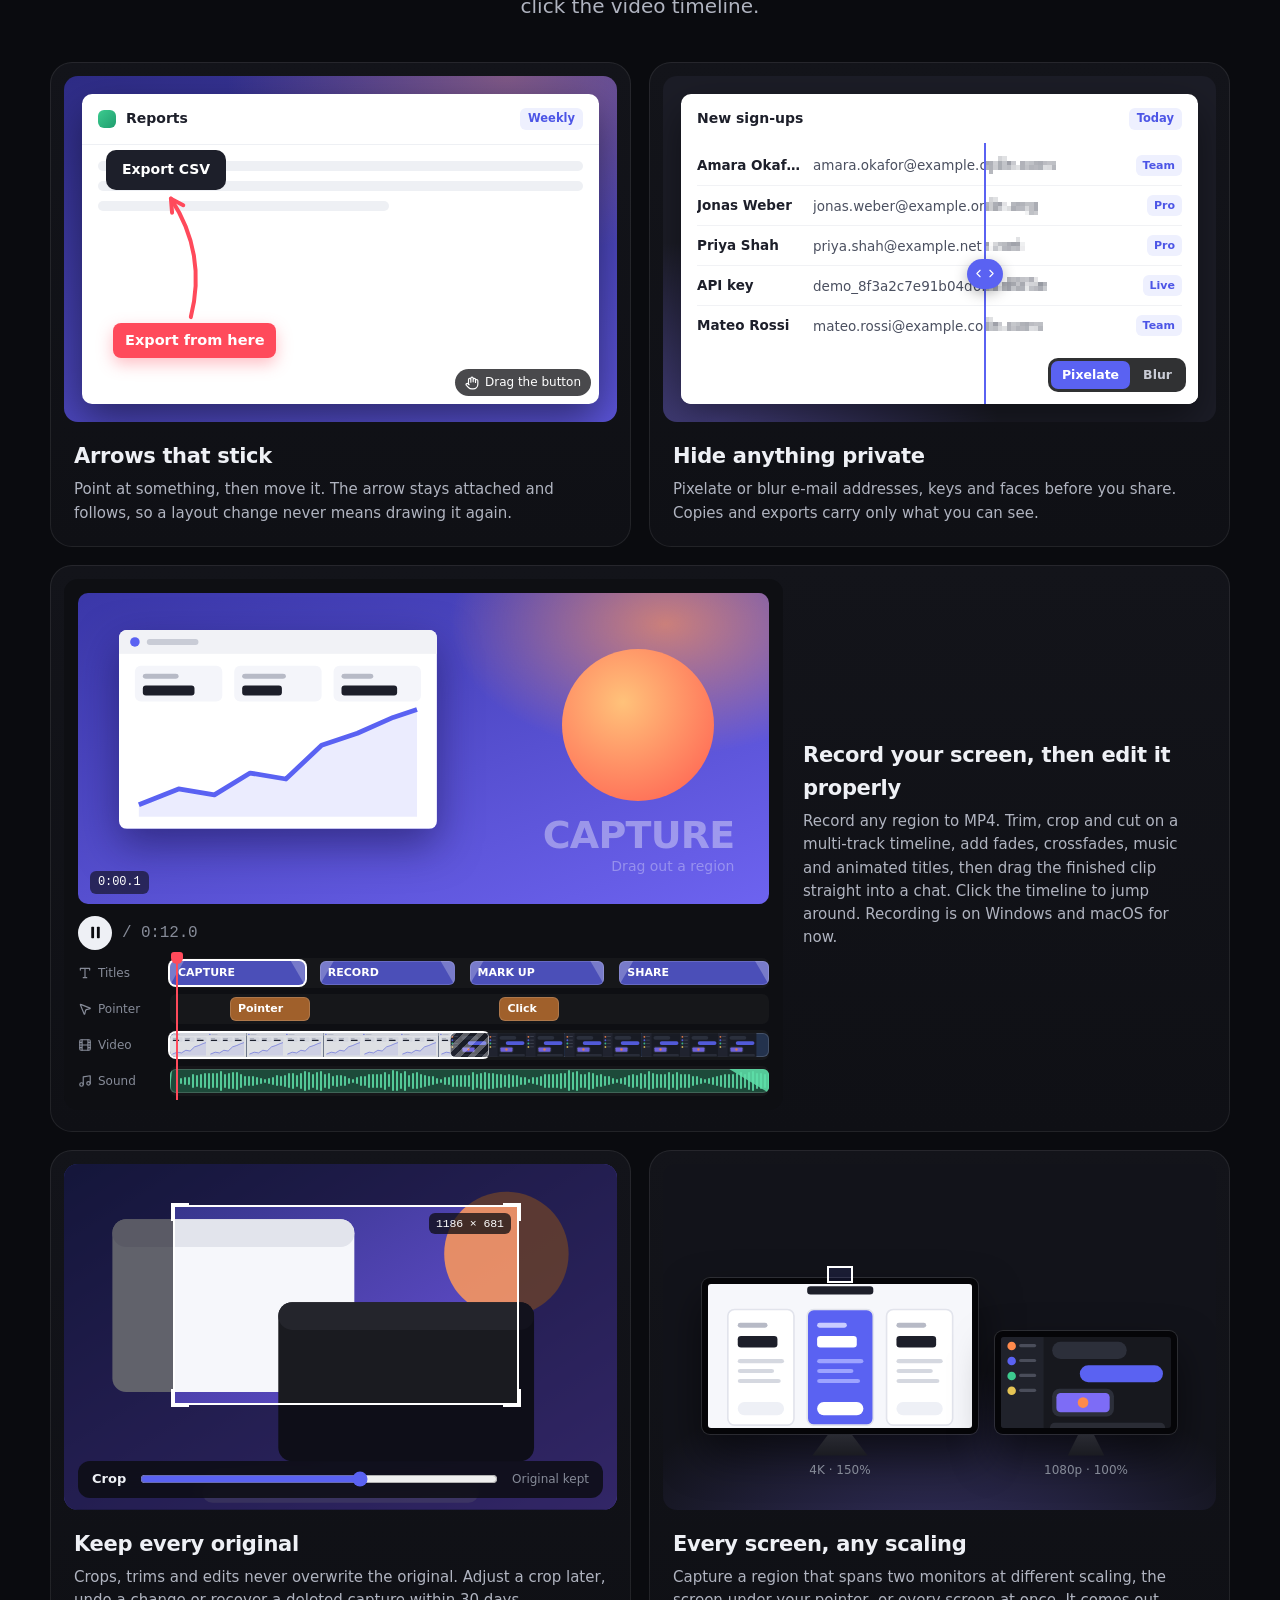
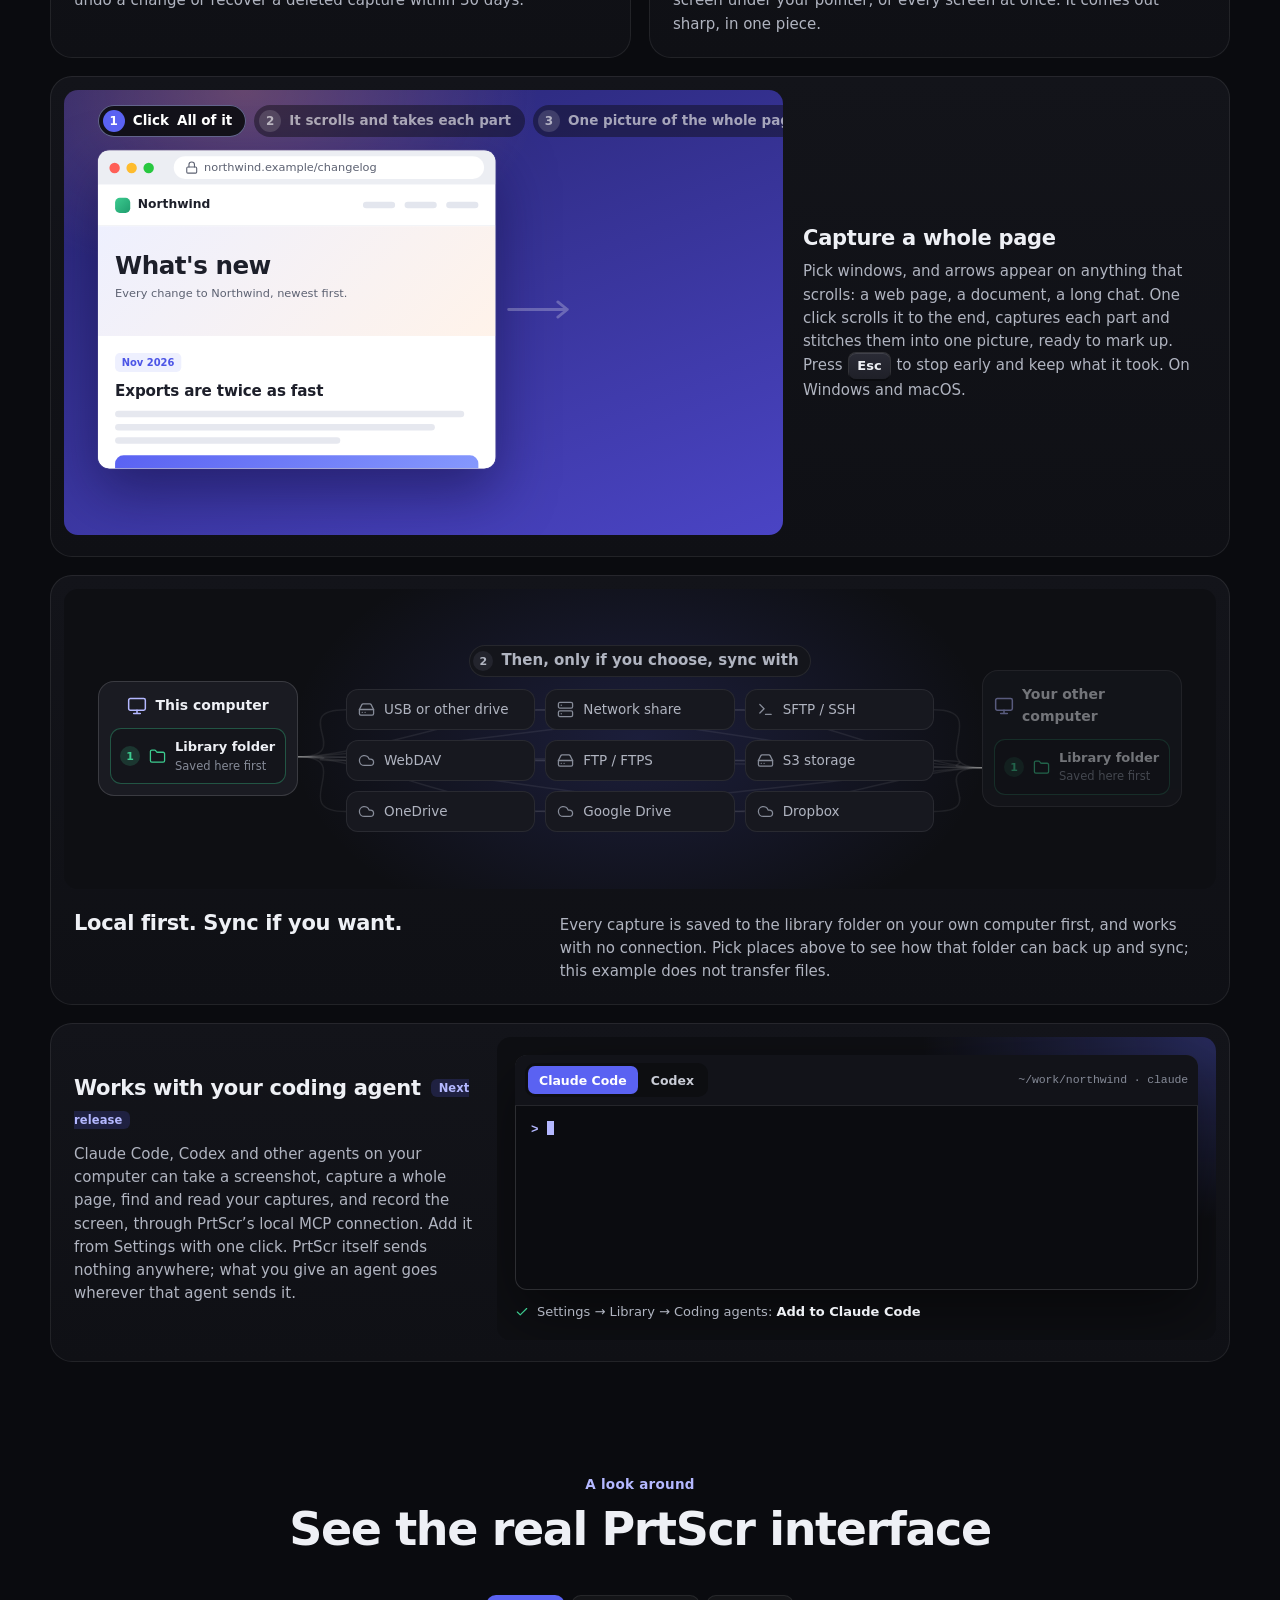
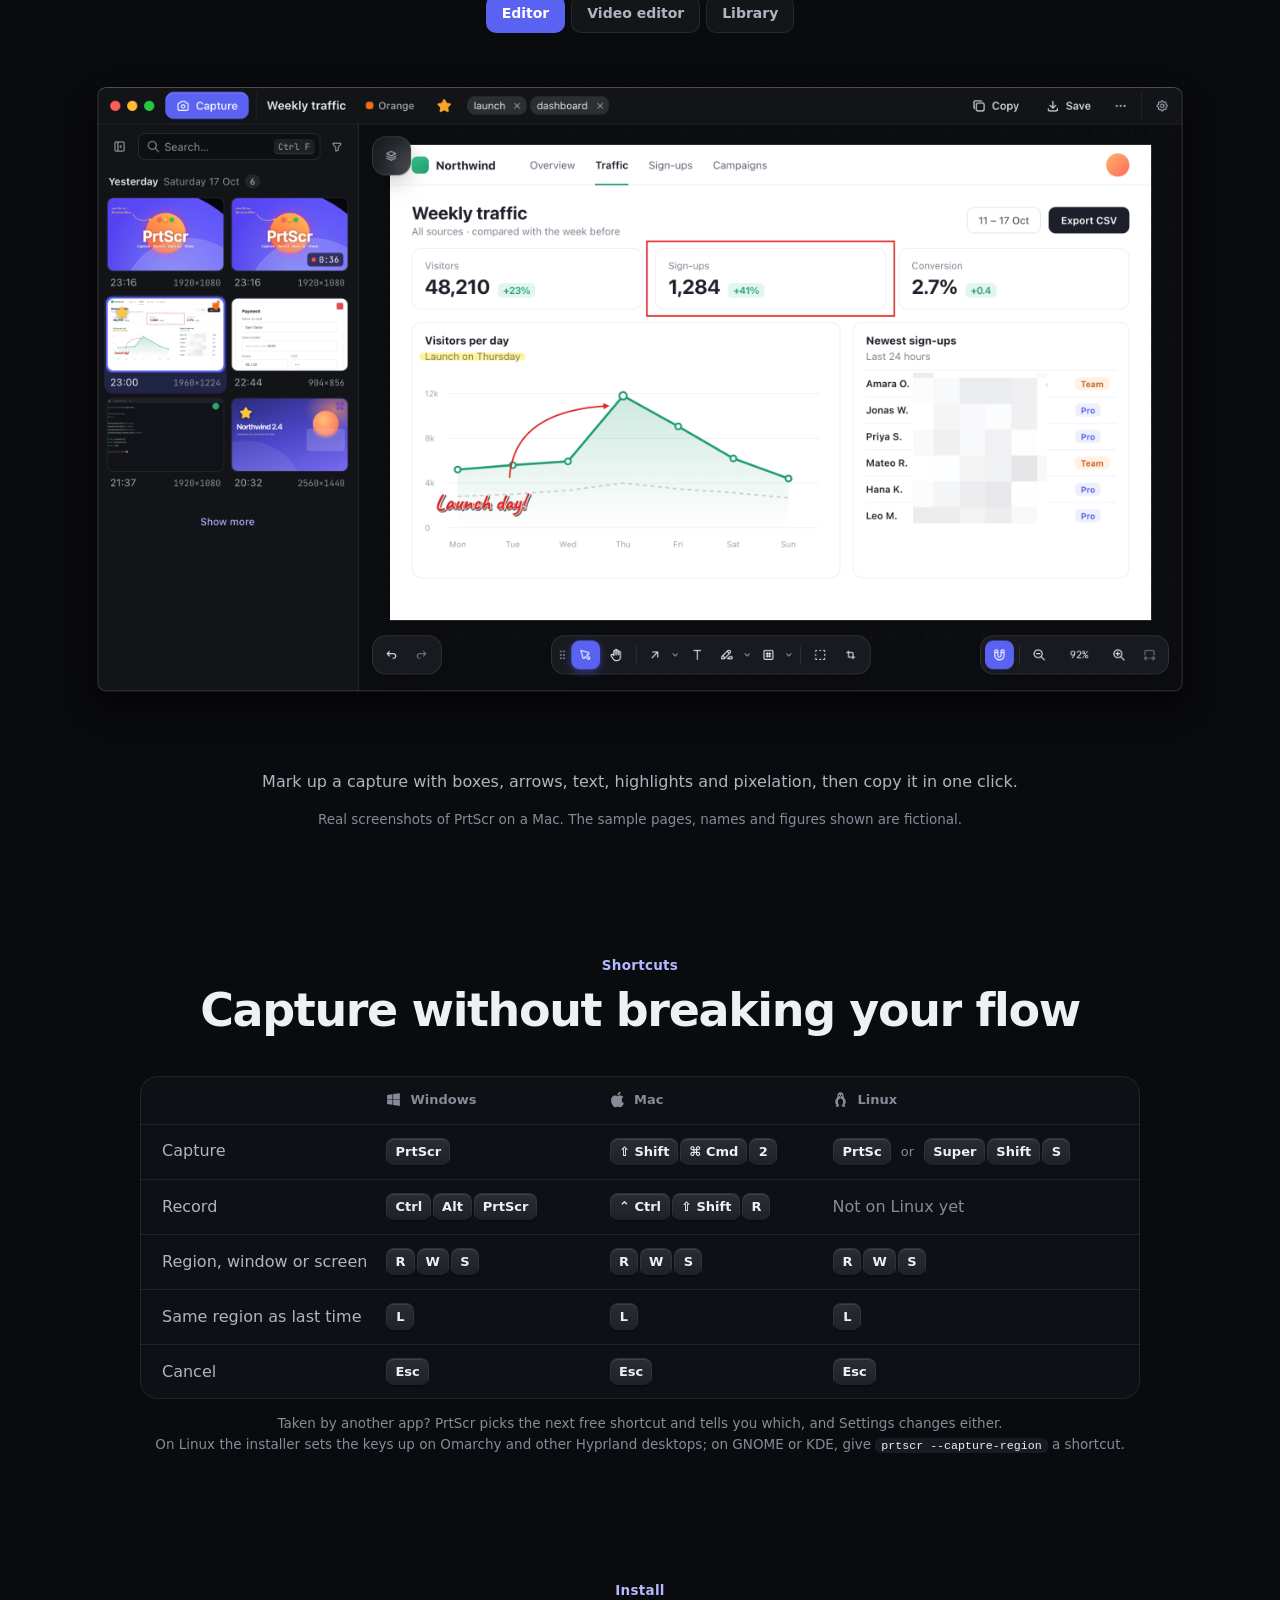
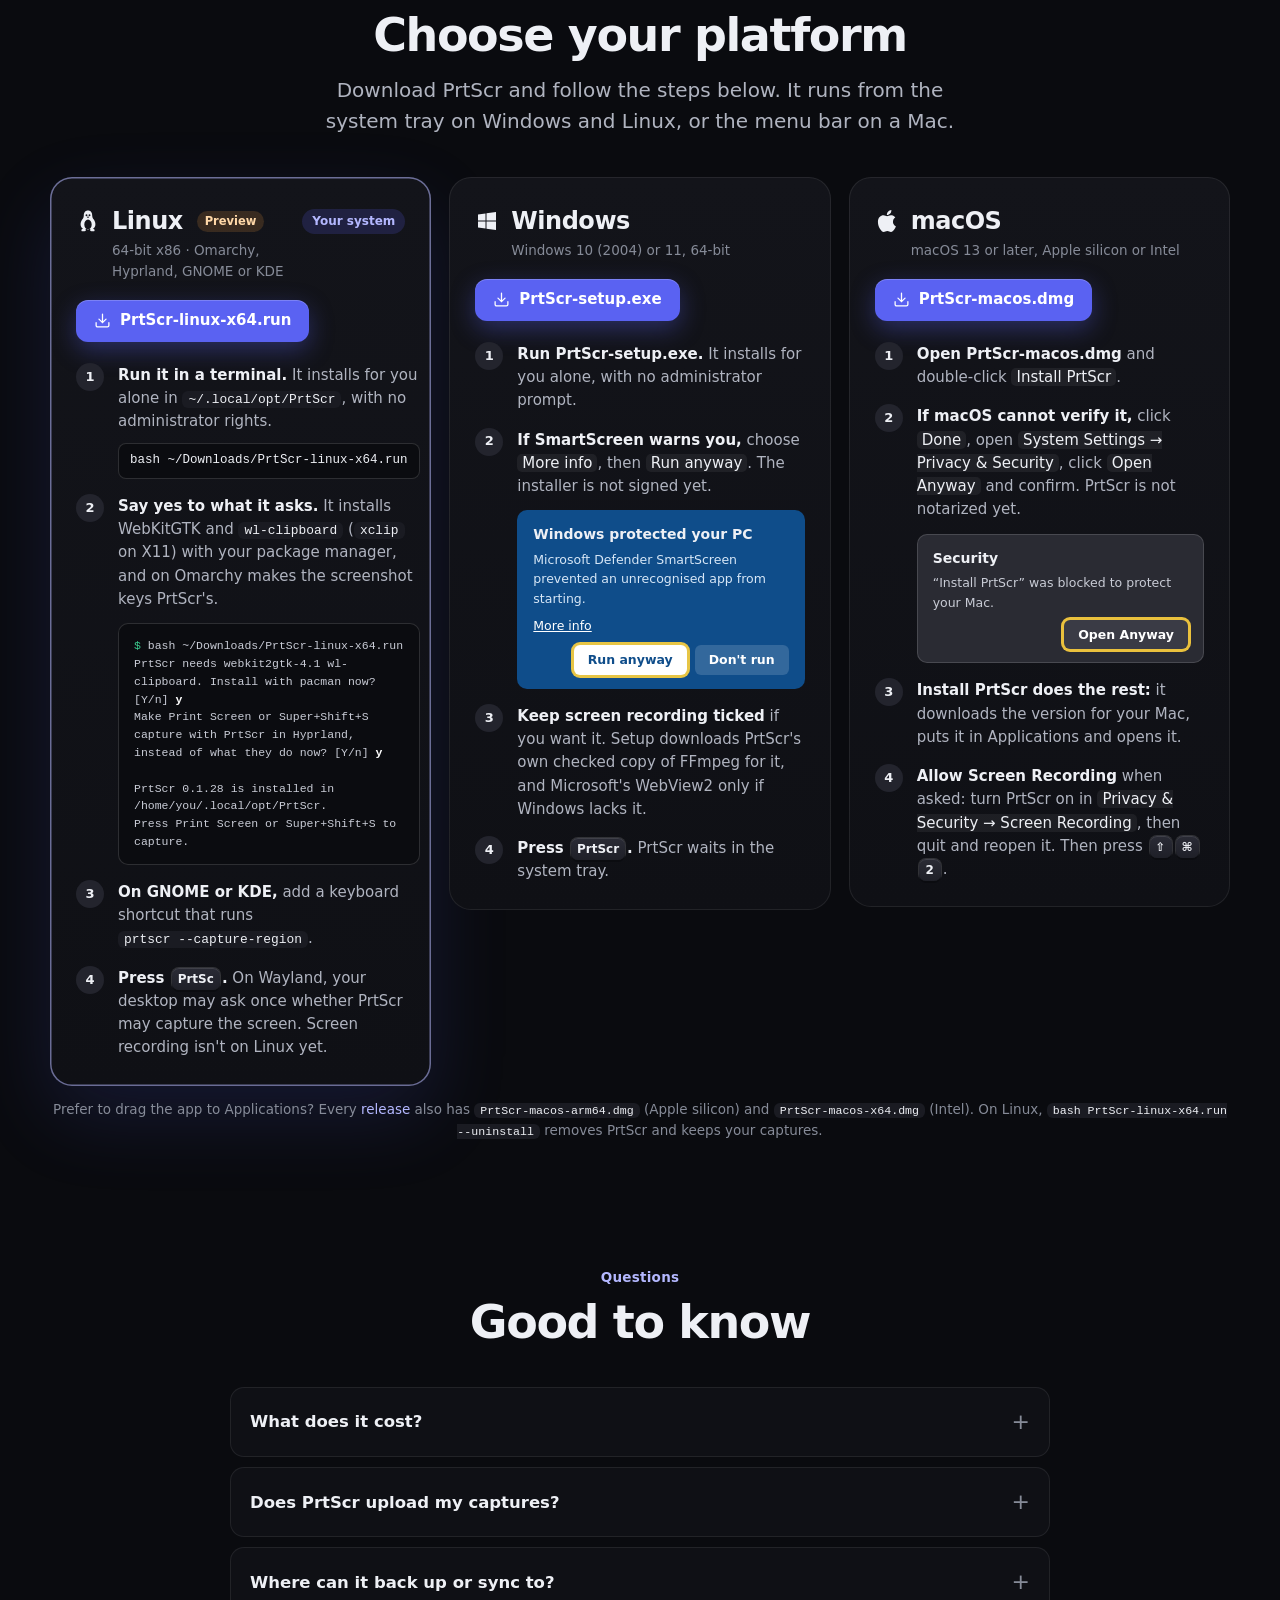
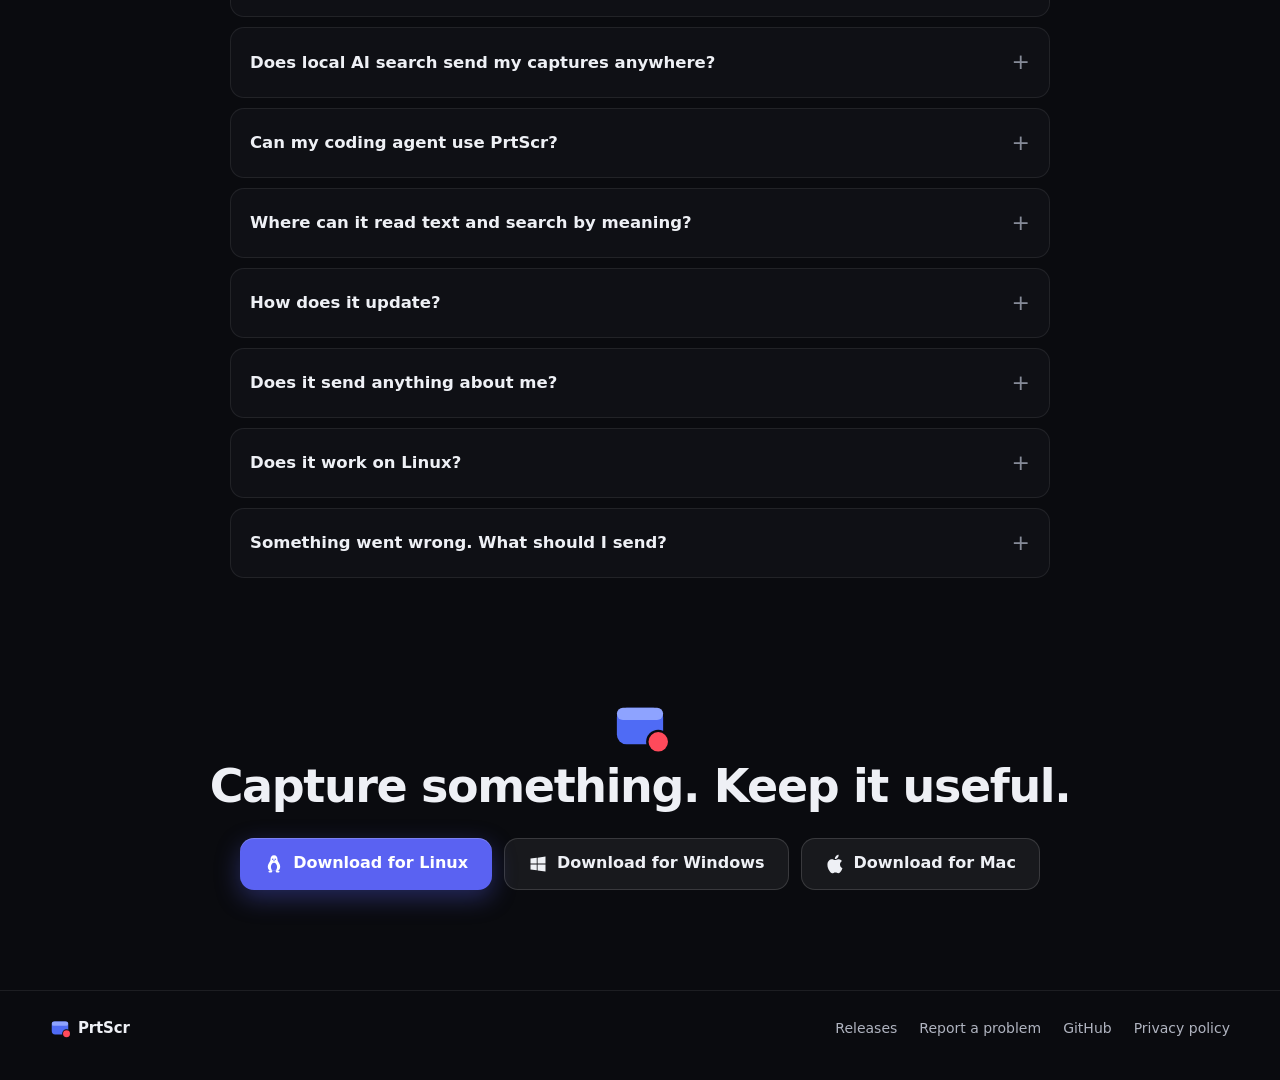
==== commit 2681a1e4: "Explain the full-page capture demo, and load the newest stylesheet and script - The demo says what i" ====
--- a/docs/index.html
+++ b/docs/index.html
@@ -13,7 +13,7 @@
 <meta name="twitter:card" content="summary_large_image">
 <link rel="icon" href="img/icon.svg" type="image/svg+xml">
 <link rel="apple-touch-icon" href="img/icon.png">
-<link rel="stylesheet" href="site.css">
+<link rel="stylesheet" href="site.css?v=20261102.2">
 </head>
 <body>
 <a class="skip" href="#main">Skip to content</a>
@@ -255,6 +255,11 @@
 
       <article class="card wide">
         <div class="demo demo-full" id="demoFull">
+          <ol class="fp-steps" id="fpSteps" aria-hidden="true">
+            <li><span class="n">1</span>Click <b>All of it</b></li>
+            <li><span class="n">2</span>It scrolls and takes each part</li>
+            <li><span class="n">3</span>One picture of the whole page</li>
+          </ol>
           <div class="fp-stage" id="fpStage">
             <div class="fp-win">
               <div class="sc-chrome"><i></i><i></i><i></i><span class="sc-url"><svg class="ico xs"><use href="#i-lock"/></svg>northwind.example/changelog</span></div>
@@ -262,6 +267,8 @@
               <div class="fp-btns" id="fpBtns"><span class="fp-btn" id="fpAll"><svg class="ico xs" style="transform:rotate(-90deg)"><use href="#i-chevronLeft"/></svg>All of it</span><span class="fp-btn">From here down</span></div>
             </div>
             <span class="fp-bar" id="fpBar"><i></i><span id="fpBarText">Taking part 1 of 4</span><kbd>Esc</kbd></span>
+            <svg class="fp-arrow" viewBox="0 0 70 24" aria-hidden="true"><path d="M2 12h62M54 4l10 8-10 8"/></svg>
+            <svg class="fp-cursor" id="fpCursor" viewBox="0 0 24 24" aria-hidden="true"><use href="#i-pointer"/></svg>
             <div class="fp-out" id="fpOut">
               <div class="fp-parts" id="fpParts"></div>
               <span class="fp-size mono" id="fpSize">One picture · 1280 × 3656</span>
@@ -456,8 +463,8 @@
   </div>
 </footer>
 
-<script src="js/icons.js"></script>
-<script src="js/thumbs.js"></script>
-<script src="site.js"></script>
+<script src="js/icons.js?v=20261102.2"></script>
+<script src="js/thumbs.js?v=20261102.2"></script>
+<script src="site.js?v=20261102.2"></script>
 </body>
 </html>
--- a/docs/site.css
+++ b/docs/site.css
@@ -435,9 +435,9 @@
 @keyframes monlabel { 0%, 40% { opacity: 0; } 48%, 85% { opacity: 1; } 95%, 100% { opacity: 0; } }
 
 /* Full-page capture: a fixed stage, scaled to the card like the hero scene. */
-.demo-full { aspect-ratio: 760 / 440; background: radial-gradient(420px 280px at 25% 0%, rgba(255, 150, 90, 0.28), transparent 70%), linear-gradient(160deg, #26246e, #4a44c4); }
-.fp-stage { position: absolute; left: 0; top: 0; width: 760px; height: 440px; transform-origin: 0 0; }
-.fp-win { position: absolute; left: 36px; top: 30px; width: 420px; border-radius: 12px; overflow: hidden; background: #fff; box-shadow: 0 24px 60px rgba(14, 10, 60, 0.5), 0 0 0 1px rgba(255, 255, 255, 0.12); }
+.demo-full { aspect-ratio: 760 / 470; background: radial-gradient(420px 280px at 25% 0%, rgba(255, 150, 90, 0.28), transparent 70%), linear-gradient(160deg, #26246e, #4a44c4); }
+.fp-stage { position: absolute; left: 0; top: 0; width: 760px; height: 470px; transform-origin: 0 0; }
+.fp-win { position: absolute; left: 36px; top: 64px; width: 420px; border-radius: 12px; overflow: hidden; background: #fff; box-shadow: 0 24px 60px rgba(14, 10, 60, 0.5), 0 0 0 1px rgba(255, 255, 255, 0.12); }
 .fp-view { position: relative; height: 300px; overflow: hidden; }
 .fp-view::after { content: ""; position: absolute; inset: 0; box-shadow: inset 0 0 0 3px var(--accent-2); opacity: 0; transition: opacity 0.25s ease; pointer-events: none; }
 .demo-full.picking .fp-view::after, .demo-full.taking .fp-view::after { opacity: 1; }
@@ -446,11 +446,11 @@
 .demo-full.picking .fp-btns { opacity: 1; transform: none; }
 .fp-btn { display: inline-flex; align-items: center; gap: 6px; height: 30px; padding: 0 12px; border-radius: 9px; background: rgba(18, 19, 26, 0.9); color: #fff; font-size: 12.5px; font-weight: 650; box-shadow: 0 6px 18px rgba(0, 0, 0, 0.3), inset 0 0 0 1px rgba(255, 255, 255, 0.14); transition: background 0.15s ease, transform 0.15s ease; }
 .fp-btn.press { background: var(--accent); transform: scale(0.96); }
-.fp-bar { position: absolute; left: 36px; top: 386px; display: inline-flex; align-items: center; gap: 9px; height: 32px; padding: 0 8px 0 12px; border-radius: 10px; background: rgba(12, 13, 16, 0.88); color: #fff; font-size: 12.5px; font-weight: 600; opacity: 0; transition: opacity 0.25s ease; }
+.fp-bar { position: absolute; left: 36px; top: 412px; display: inline-flex; align-items: center; gap: 9px; height: 32px; padding: 0 8px 0 12px; border-radius: 10px; background: rgba(12, 13, 16, 0.88); color: #fff; font-size: 12.5px; font-weight: 600; opacity: 0; transition: opacity 0.25s ease; }
 .fp-bar > i { width: 8px; height: 8px; border-radius: 50%; background: var(--rec); box-shadow: 0 0 0 3px rgba(255, 74, 91, 0.25); }
 .fp-bar kbd { height: 22px; min-width: 0; padding: 0 7px; font-size: 11px; border-radius: 6px; }
 .demo-full.taking .fp-bar { opacity: 1; }
-.fp-out { position: absolute; left: 548px; top: 30px; width: 120px; height: 367px; }
+.fp-out { position: absolute; left: 548px; top: 64px; width: 120px; height: 367px; }
 .fp-part + .fp-part { margin-top: var(--gap, 28px); }
 .fp-parts { position: relative; width: 420px; transform-origin: 0 0; transform: scale(0.2857); }
 .fp-part { position: relative; height: 300px; overflow: hidden; background: #fff; border-radius: 10px; opacity: 0; box-shadow: 0 10px 30px rgba(14, 10, 60, 0.45); }
@@ -461,6 +461,21 @@
 .fp-parts.stitched { filter: drop-shadow(0 10px 24px rgba(14, 10, 60, 0.5)); }
 .fp-size { position: absolute; left: 50%; top: 356px; transform: translateX(-50%); padding: 3px 9px; border-radius: 7px; background: rgba(12, 13, 16, 0.85); color: #fff; font-size: 11.5px; white-space: nowrap; opacity: 0; transition: opacity 0.3s ease; }
 .demo-full.done .fp-size { opacity: 1; }
+/* What is happening, step by step, across the top: outside the stage, so it stays readable. */
+.fp-steps { position: absolute; z-index: 1; left: 4.7%; right: 4.7%; top: 3.4%; display: flex; justify-content: space-between; gap: 8px; margin: 0; padding: 0; list-style: none; }
+.fp-steps li { display: flex; align-items: center; gap: 8px; height: 32px; padding: 0 14px 0 5px; border-radius: 999px; background: rgba(12, 13, 16, 0.45); color: rgba(255, 255, 255, 0.6); font-size: 13.5px; font-weight: 600; white-space: nowrap; transition: background 0.3s ease, color 0.3s ease; }
+.fp-steps .n { width: 22px; height: 22px; border-radius: 50%; display: grid; place-items: center; font-size: 12px; font-weight: 750; background: rgba(255, 255, 255, 0.14); }
+.fp-steps li.on { background: rgba(12, 13, 16, 0.9); color: #fff; box-shadow: inset 0 0 0 1px rgba(180, 184, 255, 0.5); }
+.fp-steps li.on .n { background: var(--accent); }
+@media (max-width: 1100px) and (min-width: 901px), (max-width: 640px) {
+  .fp-steps { justify-content: center; top: 4px; }
+  .fp-steps li { display: none; height: 26px; font-size: 12.5px; }
+  .fp-steps li.on { display: flex; }
+  .fp-steps .n { width: 18px; height: 18px; font-size: 11px; }
+}
+.fp-arrow { position: absolute; left: 468px; top: 220px; width: 70px; height: 24px; fill: none; stroke: #fff; stroke-width: 3; stroke-linecap: round; stroke-linejoin: round; opacity: 0.25; transition: opacity 0.3s ease; }
+.demo-full.taking .fp-arrow, .demo-full.done .fp-arrow { opacity: 0.9; }
+.fp-cursor { position: absolute; left: 0; top: 0; width: 24px; height: 24px; fill: #fff; stroke: #12131a; stroke-width: 1.6; stroke-linejoin: round; filter: drop-shadow(0 2px 4px rgba(0, 0, 0, 0.4)); opacity: 0; pointer-events: none; }
 /* The made-up page that scrolls. */
 .fp-page { position: relative; width: 420px; height: 1200px; color: #1d1f2a; font-size: 12px; background: #fff; }
 .fp-nav { display: flex; align-items: center; gap: 8px; height: 44px; padding: 0 18px; border-bottom: 1px solid #eef0f4; font-weight: 750; font-size: 13px; }
